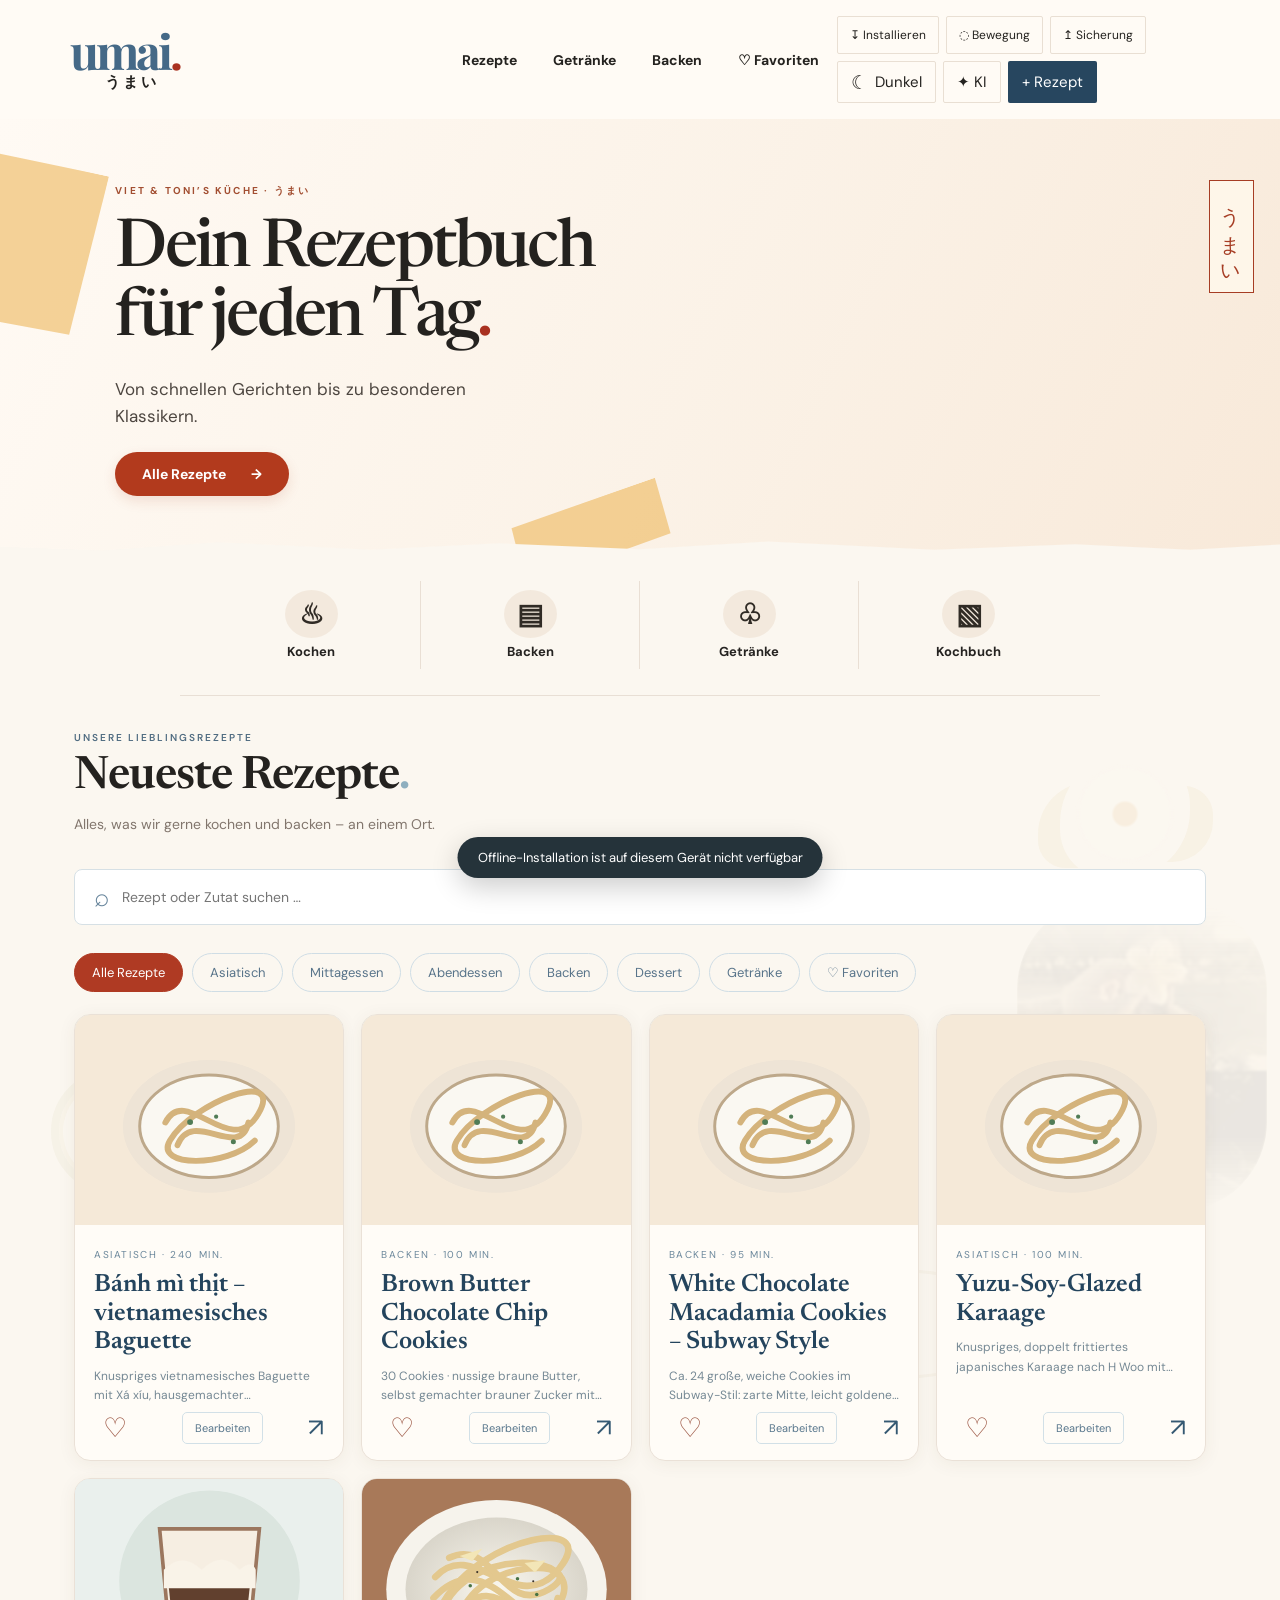
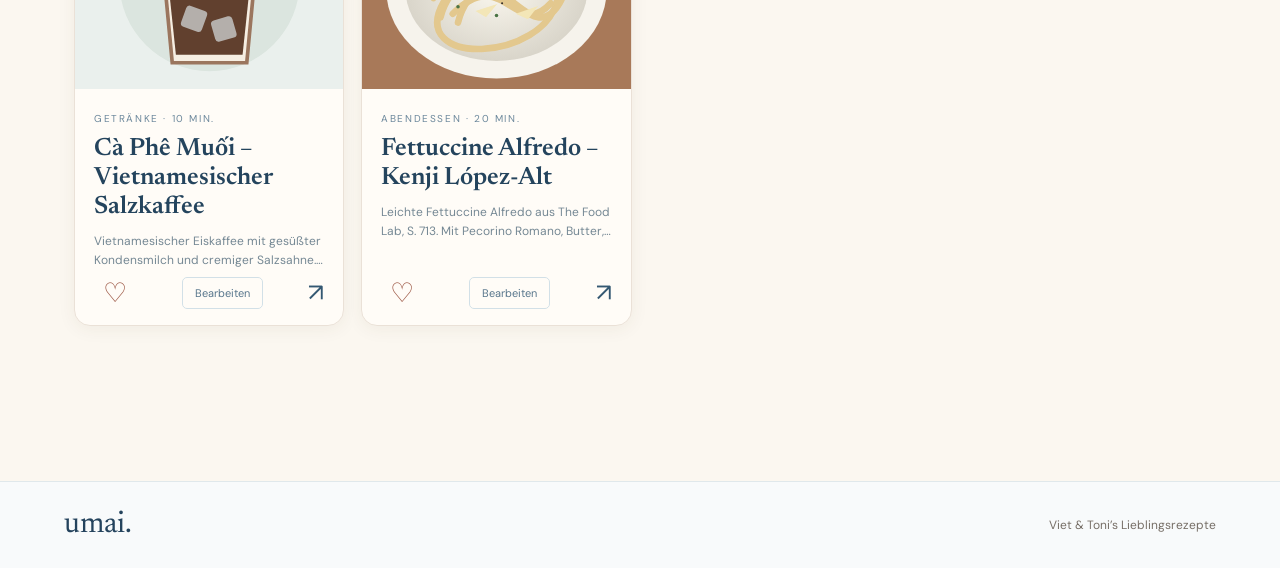
==== index.html @ c225475a "Preserve recipe variants, servings, and step photos when editing; use offline-safe image fallback" ====
<!doctype html><html lang="de"><head><meta charset="utf-8"><meta name="viewport" content="width=device-width,initial-scale=1"><meta name="theme-color" content="#f7f9f9" id="browserThemeColor"><title>umai. - Viet &amp; Toni's Rezepte</title><link rel="icon" type="image/svg+xml" href="assets/umai-icon.svg?v=2"><link rel="apple-touch-icon" sizes="192x192" href="assets/icon-192.png"><link rel="preconnect" href="https://fonts.googleapis.com"><link href="https://fonts.googleapis.com/css2?family=DM+Sans:wght@400;500;600;700&family=Newsreader:opsz,wght@6..72,400;6..72,500&family=Playfair+Display:ital,wght@0,400;0,500;1,400&display=swap" rel="stylesheet"><style>:root{--bg:#f7f3ed;--ink:#34251d;--muted:#89776b;--accent:#93664a;--line:#e6dcd0}*{box-sizing:border-box}body{margin:0;background:var(--bg);color:var(--ink);font:15px 'DM Sans',sans-serif}button,input,textarea,select{font:inherit}button{cursor:pointer}header{display:flex;justify-content:space-between;align-items:center;padding:23px max(5vw,20px);border-bottom:1px solid var(--line);background:#fffcf8}.logo{font:italic 40px 'Playfair Display',serif;letter-spacing:-2px}.logo span{color:var(--accent)}.logo{color:inherit;text-decoration:none;cursor:pointer}.logo:hover{opacity:.78}nav{color:var(--muted);font-size:13px}.primary{background:var(--ink);color:white;border:0;padding:13px 19px;border-radius:30px}.ghost{background:transparent;border:1px solid var(--line);padding:11px 17px;border-radius:30px;color:var(--ink)}main{max-width:1220px;margin:auto;padding:55px 22px 100px}.eyebrow{letter-spacing:3px;text-transform:uppercase;color:var(--accent);font-size:11px;font-weight:700}h1,h2,h3{font-family:'Playfair Display',serif;font-weight:400}h1{font-size:clamp(44px,6vw,77px);line-height:1.12;margin:12px 0 20px;letter-spacing:-2px}.lead{color:var(--muted);line-height:1.8;max-width:580px}.hero{display:grid;grid-template-columns:1fr 1fr;gap:35px;align-items:center;margin-bottom:65px}.hero img{width:100%;height:380px;object-fit:cover;border-radius:180px 180px 12px 12px}.bar{display:flex;flex-wrap:wrap;align-items:center;gap:10px;margin:20px 0 30px}.bar input{background:#fffcf8;border:1px solid var(--line);border-radius:30px;padding:13px 18px;min-width:240px;flex:1;outline-color:var(--accent)}.chip{border:1px solid var(--line);border-radius:25px;padding:10px 15px;background:transparent;color:var(--muted)}.chip.active{background:var(--ink);color:white}#grid{display:grid;grid-template-columns:repeat(3,minmax(0,1fr));gap:26px}.recipe{background:#fffcf8;border:1px solid var(--line);border-radius:9px;overflow:hidden;transition:transform .2s}.recipe:hover{transform:translateY(-4px)}.recipe img{width:100%;height:230px;object-fit:cover;background:#eaded0}.recipe .content{padding:22px}.recipe h3{font-size:27px;margin:10px 0}.meta{font-size:12px;color:var(--accent);letter-spacing:1px;text-transform:uppercase}.recipe p{color:var(--muted);line-height:1.6;font-size:13px}.actions{display:flex;gap:8px;flex-wrap:wrap;margin-top:20px}dialog{border:0;border-radius:14px;background:#fffcf8;color:var(--ink);padding:30px;width:min(640px,calc(100% - 24px));max-height:90vh;overflow:auto;box-shadow:0 30px 90px #2b1e1840}dialog::backdrop{background:#211913a8}dialog h2{font-size:38px;margin:0 0 18px}label{display:block;font-size:12px;font-weight:700;color:var(--muted);margin:15px 0 6px}dialog input,dialog textarea,dialog select{width:100%;padding:12px;border:1px solid var(--line);border-radius:7px;background:white;color:var(--ink)}dialog textarea{min-height:110px;resize:vertical}.close{float:right;border:0;background:transparent;font-size:25px;color:var(--muted)}.detail-img{width:100%;height:250px;object-fit:cover;border-radius:8px}.detail-list{line-height:1.9;padding-left:22px}footer{text-align:center;border-top:1px solid var(--line);padding:30px;color:var(--muted);font-size:12px}@media(max-width:850px){.hero{grid-template-columns:1fr}.hero img{height:290px}#grid{grid-template-columns:repeat(2,minmax(0,1fr))}nav{display:none}}@media(max-width:550px){header{padding:15px 20px}.logo{font-size:34px}main{padding:35px 18px 70px}#grid{grid-template-columns:1fr}.hero img{height:250px}.recipe img{height:240px}h1{font-size:48px}}
/* UMAI detail experience */
:root{--ease:cubic-bezier(.22,1,.36,1)}
html{scroll-behavior:smooth}body{background:#f8f5ef}
button{transition:transform .25s var(--ease),background .25s,color .25s,box-shadow .25s}
button:active{transform:scale(.97)}button:focus-visible,summary:focus-visible{outline:3px solid #ad8064;outline-offset:3px}
.primary:hover{background:#674938;box-shadow:0 8px 24px #34251d22;transform:translateY(-2px)}
.ghost:hover,.chip:hover{background:#eee6dc;transform:translateY(-2px)}
.recipe{border-radius:16px;box-shadow:0 8px 28px #4a30210a;transition:transform .4s var(--ease),box-shadow .4s var(--ease)}
.recipe:hover{transform:translateY(-7px);box-shadow:0 20px 40px #4a302119}
.recipe img{transition:transform .7s var(--ease)}.recipe:hover img{transform:scale(1.035)}
#detail{padding:0;width:min(920px,calc(100% - 22px));max-height:min(94dvh,980px);border-radius:22px;overscroll-behavior:contain;box-shadow:0 40px 120px #21191360}
#detail[open]{animation:detailIn .4s var(--ease)}#detail::backdrop{backdrop-filter:blur(8px);background:#21191388}
@keyframes detailIn{from{opacity:0;transform:translateY(24px) scale(.985)}to{opacity:1;transform:none}}
.detail-shell{position:relative}.detail-hero{height:270px;position:relative;overflow:hidden;background:#e4d9cd}
.detail-hero img{width:100%;height:100%;object-fit:cover}.detail-hero:after{content:"";position:absolute;inset:30% 0 0;background:linear-gradient(transparent,#25170e8c)}
.detail-close{position:absolute;right:20px;top:20px;z-index:2;border:0;background:#fffcf8e8;border-radius:50%;height:43px;width:43px;font-size:24px;display:grid;place-items:center}
.detail-heading{padding:30px 42px 22px}.detail-heading h2{font-size:clamp(37px,5vw,58px);line-height:1.1;margin:10px 0 14px;letter-spacing:-1.5px}.detail-heading .lead{max-width:750px}
.detail-tabs{display:flex;gap:8px;position:sticky;top:0;z-index:3;background:#fffcf8ee;backdrop-filter:blur(12px);padding:12px 42px;border-top:1px solid var(--line);border-bottom:1px solid var(--line)}
.detail-tab{flex:1;border:0;background:transparent;border-radius:10px;padding:13px 8px;color:var(--muted);font-weight:600}.detail-tab[aria-selected=true]{background:var(--ink);color:white}
.detail-body{padding:28px 42px 42px;min-height:300px}.detail-pane[hidden]{display:none!important}.section-intro{color:var(--muted);font-size:13px;margin:0 0 20px}
.group{border:1px solid var(--line);border-radius:14px;background:#fff;margin-bottom:12px;overflow:hidden;transition:border-color .25s,box-shadow .25s}.group[open]{border-color:#d5c1ae;box-shadow:0 8px 25px #422d1810}
.group summary{list-style:none;display:flex;align-items:center;gap:14px;padding:18px 20px;cursor:pointer;user-select:none}.group summary::-webkit-details-marker{display:none}
.group-icon{width:36px;height:36px;display:grid;place-items:center;background:#f3ece3;border-radius:11px;color:#89664d;font-size:17px}
.group-title{font-weight:700;flex:1}.group-count{font-size:12px;color:var(--muted)}.group-chevron{font-size:22px;transition:transform .25s var(--ease);color:var(--accent)}.group[open] .group-chevron{transform:rotate(180deg)}
.group-items{padding:0 20px 14px 70px}.ingredient{display:flex;align-items:start;gap:12px;padding:10px 0;border-top:1px solid #f0e9e1;cursor:pointer;line-height:1.55}
.ingredient input{accent-color:#84654e;width:17px;height:17px;margin-top:3px;flex-shrink:0}.ingredient span{transition:opacity .2s}.ingredient:has(input:checked) span{text-decoration:line-through;opacity:.45}
.step-progress{display:flex;align-items:center;justify-content:space-between;gap:12px;margin-bottom:22px}.progress-track{height:5px;background:#eee5dc;border-radius:5px;overflow:hidden;flex:1}.progress-fill{height:100%;background:#9a7458;transition:width .35s var(--ease)}
.step-card{border:1px solid var(--line);border-radius:16px;background:white;padding:26px;min-height:220px;touch-action:pan-y;transition:transform .2s}
.step-kicker{font-size:12px;letter-spacing:2px;text-transform:uppercase;color:var(--accent);font-weight:700}.step-text{font-family:'Playfair Display',serif;font-size:clamp(23px,3.5vw,31px);line-height:1.5;margin:18px 0}
.step-controls{display:flex;justify-content:space-between;gap:12px;margin-top:18px}.step-controls button{min-width:120px}.detail-footer{display:flex;gap:10px;flex-wrap:wrap;margin-top:24px}
@media(max-width:600px){#detail{max-height:96dvh;border-radius:20px 20px 0 0;margin:auto auto 0}.detail-hero{height:200px}.detail-heading{padding:23px 22px 18px}.detail-tabs{padding:10px 16px}.detail-body{padding:22px 18px 32px}.group summary{padding:15px 13px;gap:10px}.group-items{padding:0 15px 12px 56px}.step-card{padding:21px}.detail-footer .ghost{flex:1}}
@media(prefers-reduced-motion:reduce){*,*:before,*:after{animation-duration:.01ms!important;transition-duration:.01ms!important;scroll-behavior:auto!important}}
#aiDialog{width:min(670px,calc(100% - 24px));border-radius:20px;padding:34px}#aiDialog textarea{min-height:180px}#aiDialog .lead{margin-bottom:20px}#aiStatus{font-size:13px;color:var(--accent);line-height:1.5}#aiGenerate:disabled{opacity:.55;cursor:wait}@media(max-width:550px){header>div:last-child{gap:5px!important}header .ghost,header .primary{padding:10px 12px;font-size:12px}#aiDialog{padding:23px}}.discover{margin:0 0 75px}.discover h2{font-size:clamp(36px,4.5vw,55px);letter-spacing:-1.5px;margin:10px 0}.discover>.lead{margin-bottom:26px}.category-showcase{display:grid;grid-template-columns:1fr 1fr;gap:22px}.category-slide{border:0;padding:0;position:relative;overflow:hidden;border-radius:18px;height:360px;text-align:left;color:#fff;isolation:isolate;background:#6b4c39;box-shadow:0 12px 35px #3b26141a;transition:transform .4s var(--ease),box-shadow .4s var(--ease)}.category-slide img{position:absolute;inset:0;width:100%;height:100%;object-fit:cover;transition:transform .8s var(--ease),filter .5s}.category-slide:hover img,.category-slide:focus-visible img{transform:scale(1.08);filter:saturate(1.12)}.category-slide:hover{transform:translateY(-5px);box-shadow:0 24px 45px #3b26142c}.slide-shade{position:absolute;inset:0;background:linear-gradient(180deg,#22160d05 20%,#22160dd9 100%)}.slide-content{position:absolute;bottom:0;left:0;right:0;padding:32px;display:flex;flex-direction:column;gap:10px}.slide-eyebrow{font-size:11px;letter-spacing:2.5px;text-transform:uppercase;color:#f1d7c2}.slide-content strong{font-family:'Playfair Display',serif;font-weight:400;font-size:clamp(45px,5vw,70px);line-height:1}.slide-sub{font-size:13px;display:flex;justify-content:space-between;gap:10px;align-items:center}.slide-sub span{font-size:24px;transition:transform .3s}.category-slide:hover .slide-sub span{transform:translate(4px,-4px)}.collection-top{display:flex;align-items:center;justify-content:space-between;gap:15px}.kitchen-indicator{font-size:12px;color:var(--accent);font-weight:700}.kitchen-clear{border:1px solid var(--line);border-radius:24px;padding:9px 14px;background:#fff;color:var(--ink)}@media(max-width:650px){.category-showcase{grid-template-columns:1fr;gap:15px}.category-slide{height:270px}.slide-content{padding:25px}.discover{margin-bottom:55px}}.servings-bar{display:flex;align-items:center;justify-content:space-between;gap:12px;padding:15px 24px;border-top:1px solid var(--line);border-bottom:1px solid var(--line);background:#faf6f0;font-size:13px;color:var(--muted)}.servings-actions{display:flex;align-items:center;gap:15px;color:var(--ink)}.servings-actions button{height:35px;width:35px;border-radius:50%;border:1px solid var(--line);background:white;color:var(--ink);font-size:22px}.servings-actions strong{min-width:24px;text-align:center;font-size:17px}/* Sunday Journal editorial redesign */
:root{--bg:#f4ede3;--ink:#30231d;--muted:#79685d;--accent:#94563e;--line:#dacbbd}
body{background:#f4ede3;color:var(--ink)}
header{background:#f6f0e9;border-bottom:1px solid #d7c6b6;padding:14px 4vw;gap:18px}
.logo{font-size:43px;letter-spacing:-2px}
.journal-nav{display:flex;gap:30px;font-size:12px;color:var(--ink)}
.journal-nav a{color:inherit;text-decoration:none;padding:10px 0;border-bottom:1px solid transparent}
.journal-nav a:hover{border-color:var(--accent)}
main{max-width:1440px;padding:0 3.5vw 70px}
h1,h2,h3{font-family:'Playfair Display',Georgia,serif}
.hero{min-height:530px;margin:0 -3.5vw 40px;padding:65px 5vw;gap:35px;background:#f1e7db;grid-template-columns:46% 54%;overflow:hidden}
.hero h1{font-size:clamp(55px,6.6vw,96px);line-height:1.04;letter-spacing:-3px;margin:22px 0 25px}
.hero .lead{max-width:380px;font-size:15px;color:#58483e}
.hero img{height:460px;border-radius:0;object-fit:cover;box-shadow:18px 18px 0 #e3d4c3}
.hero .ghost{background:#94563e;color:#fff;border:0;border-radius:25px;padding:15px 25px;margin-top:14px}
.eyebrow{font-size:10px;letter-spacing:2.7px;color:#76513f}
.discover{margin:0 0 72px}
.discover h2{font-size:clamp(42px,4.8vw,65px);letter-spacing:-2px}
.category-showcase{gap:18px}
.category-slide{height:305px;border-radius:3px;box-shadow:0 4px 20px #30231d12}
.category-slide:hover{transform:translateY(-3px)}
.category-slide .slide-content{padding:33px}
.category-slide strong{font-size:clamp(50px,5.3vw,74px)}
#collection{padding-bottom:65px}
#collection .collection-top h2{font-size:clamp(40px,4.5vw,65px)!important}
#grid{grid-template-columns:repeat(4,minmax(0,1fr));gap:16px}
.recipe{border-radius:3px;background:#fbf7f0;box-shadow:0 3px 14px #30231d0c}
.recipe:hover{transform:translateY(-3px)}
.recipe img{height:205px}
.recipe .content{padding:16px}
.recipe h3{font-size:24px;line-height:1.17}
.recipe .meta{font-size:10px}
.recipe p{font-size:12px}
.chip,.bar input{border-radius:3px}
#detail{border-radius:5px;background:#faf5ed}
.group,.step-card{border-radius:5px}
@media(max-width:1000px){#grid{grid-template-columns:repeat(3,minmax(0,1fr))}}
@media(max-width:750px){header{flex-wrap:wrap}.journal-nav{order:3;width:100%;justify-content:center}.hero{grid-template-columns:1fr;padding:45px 6vw;min-height:0}.hero h1{font-size:clamp(52px,10vw,75px)}.hero img{height:300px;box-shadow:10px 10px 0 #e3d4c3}.category-showcase{grid-template-columns:1fr}.category-slide{height:270px}#grid{grid-template-columns:repeat(2,minmax(0,1fr))}}
@media(max-width:460px){#grid{grid-template-columns:1fr}.recipe img{height:245px}.journal-nav{font-size:11px;gap:18px}.hero{padding:36px 7vw}.hero img{height:260px}.hero h1{letter-spacing:-2px}}
.journal-hand{font:italic 24px 'Playfair Display',serif;color:#7b5b48;transform:rotate(-4deg);margin-top:30px}.journal-ending{display:grid;grid-template-columns:1fr 1fr;background:#efe3d4;min-height:300px;margin:0 -3.5vw -70px}.journal-ending-photo{background:url('https://commons.wikimedia.org/wiki/Special:FilePath/Free-photo-of-a-bowl-of-ramen-with-eggs-and-meat.jpg?width=1400') center/cover}.journal-ending-copy{padding:65px 7vw;display:flex;flex-direction:column;justify-content:center}.journal-ending-copy p{font:400 clamp(24px,3vw,39px)/1.35 'Playfair Display',serif}.journal-ending-copy span{font:italic 25px 'Playfair Display',serif;text-align:right}@media(max-width:750px){.journal-ending{grid-template-columns:1fr}.journal-ending-photo{height:220px}.journal-ending-copy{padding:35px 25px}}/* UMAI — quiet Japanese editorial, blue & white */
:root{--bg:#f7f9f9;--ink:#233e56;--muted:#71818d;--accent:#284d6a;--line:#dce4e7}
body{background:#f7f9f9;color:var(--ink);font-family:'DM Sans',sans-serif}
header{position:relative;z-index:5;background:#f9fbfb;border-bottom:1px solid #e3e9eb;padding:12px clamp(20px,4vw,70px);gap:22px}
.logo{font:400 41px 'Newsreader',Georgia,serif;letter-spacing:-1px}.logo span{color:#456987}
.journal-nav{display:flex;gap:24px;color:#29445a;font-size:12px}.journal-nav a{color:inherit;text-decoration:none;padding:10px 0;border-bottom:1px solid transparent}.journal-nav a:hover{border-color:#284d6a}
header .primary{background:#27465f;border-radius:2px;padding:11px 14px}header .ghost{border-radius:2px;padding:10px 13px}
main{max-width:1600px;margin:auto;padding:0 0 0}
h1,h2,h3{font-family:'Newsreader',Georgia,serif;font-weight:400}
.issue-label{font-size:10px;letter-spacing:2px;font-weight:600;color:#506c81}.tiny-rule{display:inline-block;width:45px;border-top:1px solid #a6b6c1;vertical-align:middle;margin-left:12px}
.editorial-hero{display:grid;grid-template-columns:43% 57%;min-height:580px;background:#f3f6f7}
.hero-writing{padding:clamp(55px,7vw,115px) 5vw 38px clamp(35px,5vw,85px);display:flex;flex-direction:column;align-items:flex-start;position:relative}
.hero-writing h1{font-size:clamp(61px,6.8vw,112px);line-height:.98;letter-spacing:-3px;margin:34px 0 25px;color:#24435d}.hero-writing h1 em{font-style:normal}
.hero-writing>p{max-width:350px;color:#536979;font-size:14px;line-height:1.85;margin:0 0 24px}
.editorial-link{border:1px solid #9bb0bf;background:transparent;color:#27465f;border-radius:0;padding:13px 20px;font-size:12px;display:flex;gap:32px;align-items:center}.editorial-link:hover{background:#27465f;color:white}
.issue-index{margin-top:auto;padding-top:45px;font-size:10px;letter-spacing:2px}.issue-index span{display:inline-block;width:34px;border-top:1px solid #bdcbd3;vertical-align:middle;margin:0 10px}
.hero-art{position:relative;overflow:hidden;min-height:580px}.hero-art img{width:100%;height:100%;object-fit:cover;display:block}.hero-art:before{content:'';position:absolute;inset:0 auto 0 0;width:17%;background:linear-gradient(90deg,#f3f6f7,transparent);z-index:1}
.vertical-type{writing-mode:vertical-rl;font-family:serif;font-size:26px;letter-spacing:8px;color:#27465f}
.hero-art>.vertical-type{position:absolute;top:42px;right:28px;z-index:2;background:#f9fbfbe6;padding:14px 7px}
.hero-stamp{position:absolute;bottom:23px;right:24px;color:#27465f;background:#f8faf9d9;font-size:9px;letter-spacing:2px;line-height:2;padding:12px}
.editorial-chapters{display:grid;grid-template-columns:1fr 1fr;gap:0;background:#eef3f5}
.chapter{min-height:420px;position:relative;display:flex;align-items:center;padding:32px 45px;overflow:hidden}
.chapter-cook{background:#e8f0f3}.chapter-bake{background:#f1f5f6}
.chapter-image{position:absolute;right:12%;top:10%;width:63%;height:80%;overflow:hidden}.chapter-image img{width:100%;height:100%;object-fit:cover;transition:transform .7s}.chapter:hover .chapter-image img{transform:scale(1.035)}
.chapter-paper{position:relative;z-index:1;background:#fafbf9f2;padding:30px 27px;width:45%;min-width:220px;box-shadow:0 10px 25px #24435d0b}
.chapter-paper h2{font-size:clamp(36px,3.4vw,57px);line-height:1.05;margin:22px 0 18px}.chapter-paper p{font-size:12px;line-height:1.8;color:#60717e}
.text-arrow{background:none;border:0;color:#294c68;font-size:12px;padding:12px 0;margin-top:13px;border-bottom:1px solid #b5c6cf}.text-arrow:hover{transform:translateX(4px)}
.chapter-kanji{writing-mode:vertical-rl;position:absolute;right:25px;top:35px;color:#294a64;font:30px serif;letter-spacing:8px}
.editorial-note{display:grid;grid-template-columns:35% 30% 35%;align-items:center;padding:35px 5vw 55px;gap:25px;background:#fafbf9}
.editorial-note img{width:100%;height:280px;object-fit:cover}.editorial-note img:last-child{height:220px;width:75%;justify-self:end}
.editorial-note>div{display:flex;gap:22px;align-items:center;justify-content:center}.editorial-note .vertical-type{font-size:20px;letter-spacing:4px;flex-shrink:0}
.editorial-note p{font-size:12px;line-height:1.85;color:#677986;max-width:190px}.hand-sign{font:italic 24px 'Newsreader',serif;color:#355674}
.editorial-note .hand-sign{display:none}
.editorial-collection{padding:58px clamp(25px,5vw,85px) 75px;background:#f9fbfb}
.editorial-collection .collection-top h2{font:400 clamp(47px,5vw,75px) 'Newsreader',serif!important;margin:14px 0 10px!important;letter-spacing:-1.8px;color:#254660}
.bar{margin:20px 0 25px}.bar input{background:#fff;border:1px solid #d8e2e7;border-radius:2px}.chip{border-radius:2px;color:#4f697b}.chip.active{background:#2c4e69;color:#fff}
#grid{grid-template-columns:repeat(4,minmax(0,1fr));gap:17px}
.recipe{border:1px solid #e0e7e9;background:#fff;border-radius:1px;box-shadow:none;transition:transform .3s,box-shadow .3s}
.recipe:hover{transform:translateY(-3px);box-shadow:0 12px 28px #24435d12}.recipe img{height:210px;object-fit:cover}.recipe .content{padding:15px}.recipe h3{font:400 25px/1.12 'Newsreader',serif;margin:9px 0}.recipe .meta{font-size:10px;letter-spacing:1.3px;color:#54718a}.recipe p{font-size:12px;line-height:1.55;color:#6b7d89}.recipe .actions button{border-radius:2px;padding:9px 11px;font-size:11px}.recipe .primary{background:#284c69}
.editorial-quote{display:grid;grid-template-columns:50% 50%;min-height:350px;background:#edf2f3}.quote-photo{background:url('https://unsplash.com/photos/L39Q2rM9kdo/download?force=true&w=1200') center/cover}.quote-copy{padding:60px clamp(35px,6vw,100px)}.quote-copy h2{font-size:clamp(35px,4vw,57px);line-height:1.1;margin:22px 0}.quote-copy p{font-size:13px;line-height:1.9;max-width:420px;color:#667a88}
footer{background:#f8fafb;border-top:1px solid #e0e8eb;display:flex;justify-content:space-between;gap:20px;align-items:center;text-align:left;padding:28px 5vw}footer strong{font:30px 'Newsreader',serif;color:#24435d}
#detail{background:#fafcfb;border-radius:4px}.detail-heading h2,.step-text{font-family:'Newsreader',serif}.group,.step-card{border-radius:4px}.servings-bar{background:#eff4f6}.detail-tab[aria-selected=true]{background:#284c69}
@media(max-width:1100px){#grid{grid-template-columns:repeat(3,minmax(0,1fr))}.chapter{padding:25px}.chapter-paper{min-width:195px}.editorial-note{grid-template-columns:1fr 1fr}.editorial-note img:last-child{display:none}}
@media(max-width:760px){header{flex-wrap:wrap}.journal-nav{order:3;width:100%;justify-content:center}.editorial-hero{grid-template-columns:1fr}.hero-writing{padding:55px 7vw 30px}.hero-writing h1{font-size:clamp(59px,11vw,88px)}.hero-art{min-height:350px;height:350px}.editorial-chapters{grid-template-columns:1fr}.chapter{min-height:340px}.chapter-paper{width:48%}.editorial-note{padding:25px;gap:15px}.editorial-note img{height:230px}.editorial-collection{padding:50px 22px}#grid{grid-template-columns:repeat(2,minmax(0,1fr))}.editorial-quote{grid-template-columns:1fr}.quote-photo{height:250px}.quote-copy{padding:40px 28px}}
@media(max-width:470px){.journal-nav{gap:12px;font-size:11px}.hero-writing h1{font-size:60px}.chapter{padding:18px;min-height:310px}.chapter-paper{min-width:180px;padding:22px 18px}.chapter-paper h2{font-size:39px}.chapter-kanji{right:8px}.editorial-note{grid-template-columns:1fr}.editorial-note>img{display:none}.editorial-note>div{min-height:130px}#grid{grid-template-columns:1fr}.recipe img{height:245px}footer{flex-direction:column;text-align:center}}

.chapter[role="button"]{cursor:pointer;isolation:isolate;transition:background-color .28s,box-shadow .28s,transform .28s}
.chapter[role="button"]:hover{box-shadow:inset 0 0 0 2px #7c9aaa;z-index:2}
.chapter[role="button"]:active{transform:scale(.992)}
.chapter[role="button"]:focus-visible{outline:3px solid #456d8a;outline-offset:-4px}
.chapter[role="button"] .chapter-image{pointer-events:none}
.chapter[role="button"]:hover .chapter-image img{transform:scale(1.075);filter:saturate(1.04)}
.chapter[role="button"] .chapter-paper{pointer-events:none;transition:transform .3s,box-shadow .3s}
.chapter[role="button"]:hover .chapter-paper{transform:translateY(-4px);box-shadow:0 18px 36px #24435d22}
.chapter[role="button"] .chapter-paper button{pointer-events:auto;cursor:pointer}
@media(prefers-reduced-motion:reduce){.chapter[role="button"],.chapter[role="button"] .chapter-image img,.chapter[role="button"] .chapter-paper{transition:none!important}}
.image-credits{padding:8px 5vw 22px;background:#f8fafb;color:#71818d;font-size:10px}.image-credits a{color:inherit}.chapter-image img{display:block;background:#dce8ed}.chapter-bake .chapter-image img{object-position:center 45%}
/* Magazine-style chapter layout: edge-to-edge photography, translucent paper panels */
.editorial-chapters{gap:12px;padding:12px;background:#f8fafb}
.chapter{min-height:480px;padding:28px;border-radius:4px;overflow:hidden;align-items:center}
.chapter-cook,.chapter-bake{background:#dfe9ec}
.chapter-image{inset:0!important;width:100%!important;height:100%!important;right:auto!important;top:auto!important}
.chapter-image:after{content:"";position:absolute;inset:0;background:linear-gradient(90deg,rgba(242,247,249,.52),transparent 72%)}
.chapter-image img{width:100%;height:100%;object-fit:cover;object-position:center}
.chapter-paper{width:45%;min-width:250px;max-width:345px;min-height:335px;padding:32px 25px;background:rgba(255,255,255,.91);backdrop-filter:blur(7px);box-shadow:none;display:flex;flex-direction:column;justify-content:center}
.chapter-paper h2{font-size:clamp(44px,4vw,69px);line-height:1.02;letter-spacing:-1.4px}
.chapter-paper p{font-size:12px;line-height:1.8}
.chapter-paper .text-arrow{align-self:flex-start;margin-top:auto}
.chapter-kanji{color:#f7fafb;right:22px;top:40px;text-shadow:0 1px 9px #223f56a8;z-index:2}
.chapter[role="button"]:hover .chapter-paper{background:rgba(255,255,255,.97)}
@media(max-width:900px){.chapter{min-height:410px;padding:18px}.chapter-paper{min-width:190px;min-height:300px;padding:23px 19px}.chapter-paper h2{font-size:42px}}
@media(max-width:760px){.editorial-chapters{gap:10px;padding:10px}.chapter{min-height:390px}.chapter-paper{width:54%;min-width:205px}.chapter-paper h2{font-size:46px}}
@media(max-width:420px){.chapter{min-height:350px}.chapter-paper{min-width:185px;min-height:290px}.chapter-paper h2{font-size:40px}}

/* UMAI brand and interactive dual-theme system */
.logo{display:inline-flex;align-items:center;min-width:130px;transition:transform .25s ease,opacity .25s ease}
.logo img{width:150px;height:58px;object-fit:contain;object-position:left center;transition:transform .3s ease}
.logo:hover img{transform:translateY(-2px)}
.header-actions{align-items:center}
.theme-toggle{display:inline-flex;gap:7px;align-items:center;justify-content:center;min-height:40px;white-space:nowrap}
.theme-toggle #themeIcon{font-size:19px;line-height:1}
button,.recipe,.chip,.chapter,.editorial-link,.journal-nav a,.chapter-paper,.chapter-image img{transition-duration:.24s}
button:active{transform:scale(.97)}
button:focus-visible,a:focus-visible,input:focus-visible{outline:2px solid #789ab2;outline-offset:3px}
.recipe:hover{transform:translateY(-5px);box-shadow:0 18px 34px #15354d19}
.recipe img{transition:transform .5s ease,filter .3s ease}
.recipe{overflow:hidden}
.recipe:hover img{filter:saturate(1.08)}
.chip:hover:not(.active),.ghost:hover{background:#e7eef1;border-color:#9eb3c1}
.editorial-link:hover,.text-arrow:hover{letter-spacing:.3px}
html{scroll-behavior:smooth}
html[data-theme="dark"]{color-scheme:dark;--bg:#101d29;--ink:#edf3f6;--muted:#b0c0ca;--accent:#acc8dc;--line:#30475a}
html[data-theme="dark"] body{background:#101d29;color:#edf3f6}
html[data-theme="dark"] header,html[data-theme="dark"] footer,html[data-theme="dark"] .image-credits{background:#132433;border-color:#30475a;color:#dce8ee}
html[data-theme="dark"] .logo img{filter:brightness(0) invert(.9)}
html[data-theme="dark"] .journal-nav,html[data-theme="dark"] .journal-nav a{color:#d8e7f0}
html[data-theme="dark"] .ghost,html[data-theme="dark"] .chip,html[data-theme="dark"] .editorial-link{background:#192e40;border:1px solid #405b6e;color:#e5f0f6}
html[data-theme="dark"] .ghost:hover,html[data-theme="dark"] .chip:hover{background:#29445a}
html[data-theme="dark"] .primary,html[data-theme="dark"] .chip.active{background:#85abc5;color:#0e2333}
html[data-theme="dark"] .editorial-hero,html[data-theme="dark"] .editorial-chapters,html[data-theme="dark"] .chapter-cook,html[data-theme="dark"] .chapter-bake,html[data-theme="dark"] .editorial-quote{background:#192d3d}
html[data-theme="dark"] .hero-writing h1,html[data-theme="dark"] .editorial-collection h2,html[data-theme="dark"] .quote-copy h2{color:#e8f2f6}
html[data-theme="dark"] .hero-writing p,html[data-theme="dark"] .quote-copy p,html[data-theme="dark"] .editorial-note p{color:#bdcbd4}
html[data-theme="dark"] .issue-label{color:#a7c5d8}
html[data-theme="dark"] .hero-art:before{background:linear-gradient(90deg,#192d3d,transparent)}
html[data-theme="dark"] .hero-art>.vertical-type,html[data-theme="dark"] .hero-stamp{background:#172a39d9;color:#edf3f6}
html[data-theme="dark"] .chapter-paper{background:#192d3de8;color:#edf3f6}
html[data-theme="dark"] .chapter-paper p{color:#c1cdd4}
html[data-theme="dark"] .chapter[role="button"]:hover .chapter-paper{background:#233c50f2}
html[data-theme="dark"] .chapter-kanji{color:#f4f6f8}
html[data-theme="dark"] .text-arrow{color:#b8d6e9;border-color:#607e92}
html[data-theme="dark"] .editorial-note,html[data-theme="dark"] .editorial-collection{background:#122231}
html[data-theme="dark"] .recipe,html[data-theme="dark"] .recipe .content{background:#1b3040;color:#f1f5f7;border-color:#344b5b}
html[data-theme="dark"] .recipe h3{color:#f0f5f7}
html[data-theme="dark"] .recipe p,html[data-theme="dark"] .recipe .meta{color:#b7c8d3}
html[data-theme="dark"] .bar input,html[data-theme="dark"] input,html[data-theme="dark"] textarea,html[data-theme="dark"] select{background:#1c3142!important;color:#eef5f9!important;border-color:#405b6e!important}
html[data-theme="dark"] input::placeholder,html[data-theme="dark"] textarea::placeholder{color:#9aafbd}
html[data-theme="dark"] dialog,html[data-theme="dark"] .modal,html[data-theme="dark"] .detail-card,html[data-theme="dark"] .group,html[data-theme="dark"] .step-card,html[data-theme="dark"] .servings-bar{background:#1a2e3e!important;color:#ecf4f8!important;border-color:#3a5366!important}
html[data-theme="dark"] dialog p,html[data-theme="dark"] dialog label,html[data-theme="dark"] dialog h2,html[data-theme="dark"] dialog h3{color:#e1edf4}
html[data-theme="dark"] .hand-sign{color:#b9d5e7}
@media(max-width:650px){.logo img{width:120px;height:48px}.theme-toggle #themeLabel{display:none}.theme-toggle{width:42px;padding:8px!important}}
@media(prefers-reduced-motion:reduce){html{scroll-behavior:auto}*,*:before,*:after{transition:none!important;animation:none!important}}

/* UMAI simple text-first recipe library */
body{background:#f8fafb}
header{position:sticky;top:0;z-index:20;background:#f8fafbf2;backdrop-filter:blur(16px);padding:10px clamp(18px,4vw,65px)}
.journal-nav{margin-left:auto}.journal-nav a{font-size:13px}
.simple-home{max-width:1080px;margin:0 auto;padding:0 22px 110px}
.simple-collection{padding:70px 0 0}
.simple-heading{margin-bottom:32px}.simple-heading h1{font:400 clamp(55px,8vw,94px)/1.06 'Newsreader',Georgia,serif;letter-spacing:-3px;margin:16px 0 10px;color:#203d55}.title-period{color:#8eafbf}
.simple-heading p{color:#738591;font-size:14px;margin:0;line-height:1.7}
.simple-search{display:flex;align-items:center;gap:12px;border:1px solid #d6e0e5;background:#fff;border-radius:8px;padding:0 19px;margin-bottom:28px;transition:border-color .2s,box-shadow .2s}
.simple-search:focus-within{border-color:#7196af;box-shadow:0 0 0 3px #7196af1f}
.simple-search span{font-size:26px;color:#66849b}
.simple-search input{background:transparent!important;border:0!important;outline:0!important;width:100%;padding:18px 0;color:#203d55;font-size:14px}
.simple-recipe-list{display:block!important}
.simple-recipe{display:flex;align-items:center;justify-content:space-between;gap:22px;padding:27px 20px;border-bottom:1px solid #dce5e9;cursor:pointer;transition:background .2s,transform .2s,border-color .2s;border-radius:5px}
.simple-recipe:first-child{border-top:1px solid #dce5e9}
.simple-recipe:hover{background:#edf3f6;transform:translateX(3px);border-color:#bed1dc}
.simple-recipe:active{transform:translateX(3px) scale(.995)}
.simple-recipe:focus-visible{outline:2px solid #789ab2;outline-offset:2px}
.simple-recipe-main{min-width:0}.simple-recipe-category{font-size:10px;letter-spacing:1.6px;text-transform:uppercase;color:#6b879b}
.simple-recipe h2{font:400 clamp(24px,3vw,35px)/1.1 'Newsreader',Georgia,serif;margin:8px 0 6px;color:#24445d}
.simple-recipe p{font-size:12px;color:#758894;line-height:1.6;margin:0;max-width:680px;display:-webkit-box;-webkit-line-clamp:2;-webkit-box-orient:vertical;overflow:hidden}
.simple-recipe-actions{display:flex;align-items:center;gap:20px;flex-shrink:0}
.simple-edit{border:1px solid #d2e0e7;background:transparent;color:#58768c;border-radius:5px;padding:8px 12px;font-size:11px}
.simple-edit:hover{background:#dfeaf0}
.simple-arrow{font-size:25px;color:#345872;transition:transform .2s}
.simple-recipe:hover .simple-arrow{transform:translate(3px,-3px)}
.simple-empty{padding:40px 20px;text-align:center}
.simple-empty h2{font:35px 'Newsreader',serif}
.simple-empty p{color:#758894}
footer{max-width:none}
html[data-theme="dark"] body,html[data-theme="dark"] .simple-home{background:#101d29}
html[data-theme="dark"] header{background:#132433f2}
html[data-theme="dark"] .simple-heading h1,html[data-theme="dark"] .simple-recipe h2{color:#ecf3f7}
html[data-theme="dark"] .simple-heading p,html[data-theme="dark"] .simple-recipe p{color:#b2c1ca}
html[data-theme="dark"] .simple-search{background:#1a3041;border-color:#365064}
html[data-theme="dark"] .simple-search input{color:#edf3f6!important;background:transparent!important}
html[data-theme="dark"] .simple-recipe{border-color:#2d4355}
html[data-theme="dark"] .simple-recipe:hover{background:#1b3243}
html[data-theme="dark"] .simple-recipe-category{color:#9fbdd0}
html[data-theme="dark"] .simple-edit{color:#c5dce9;border-color:#426073}
html[data-theme="dark"] .simple-edit:hover{background:#2b475c}
html[data-theme="dark"] .simple-arrow{color:#b1d1e5}
@media(max-width:680px){header{gap:8px}.journal-nav{display:none}.simple-collection{padding-top:45px}.simple-heading h1{font-size:61px}.simple-recipe{padding:23px 8px}.simple-recipe-actions{gap:9px}.simple-edit{font-size:10px;padding:8px}.simple-recipe p{-webkit-line-clamp:2}.header-actions{gap:5px!important}.header-actions>.ghost:not(.theme-toggle){display:none}}

.simple-recipe{justify-content:flex-start;gap:20px}
.simple-recipe-thumb{width:112px;height:92px;object-fit:cover;border-radius:7px;flex-shrink:0;background:#e1e8eb;transition:transform .25s,filter .25s}
.simple-recipe:hover .simple-recipe-thumb{transform:scale(1.035);filter:saturate(1.07)}
.simple-recipe-main{flex:1}
@media(max-width:680px){.simple-recipe{gap:13px}.simple-recipe-thumb{width:82px;height:82px}.simple-recipe h2{font-size:24px}.simple-recipe-actions{align-self:center}}
@media(max-width:410px){.simple-recipe-thumb{width:68px;height:75px}.simple-recipe{gap:10px}.simple-edit{padding:6px}}
.simple-categories{display:flex;gap:9px;margin:0 0 22px}.simple-category{background:transparent;color:#58748a;border:1px solid #cfdde5;padding:10px 17px;border-radius:30px;font-size:13px;cursor:pointer}.simple-category.active{background:#24445d;color:#fff;border-color:#24445d}.simple-category:hover:not(.active){background:#e9f1f5}.step-photo{display:block;width:100%;max-height:220px;object-fit:cover;border-radius:12px;margin-bottom:18px}.step-photo[hidden]{display:none!important}html[data-theme="dark"] .simple-category{color:#d3e4ee;border-color:#486175}html[data-theme="dark"] .simple-category.active{background:#9abbd0;color:#112434}.variant-panel{padding:20px 25px;border-top:1px solid var(--line);border-bottom:1px solid var(--line)}.variant-heading{font-weight:600;font-size:14px;margin-bottom:13px}.variant-options{display:flex;flex-wrap:wrap;gap:8px}.variant-option{border:1px solid #cad7df;border-radius:25px;background:transparent;color:#4b6c81;padding:9px 14px;font-size:12px}.variant-option.selected{background:#24445d;color:#fff;border-color:#24445d}.variant-description{font-size:12px;color:var(--muted);margin:12px 0 0}html[data-theme="dark"] .variant-option{border-color:#4b667a;color:#e2edf4}html[data-theme="dark"] .variant-option.selected{background:#9abbd0;color:#112434}/* Warm Washi homepage – reference-led, recipe-first */
:root{--bg:#fbf7f0;--ink:#24221f;--muted:#766e66;--accent:#ad351b;--line:#e9e0d5}
body{background:var(--bg);color:var(--ink)}
.washi-header{position:relative;z-index:10;display:grid;grid-template-columns:1fr auto 1fr;align-items:center;gap:18px;padding:16px max(5.5vw,20px);background:#fffbf5;border-bottom:0}
.washi-brand{display:flex;flex-direction:column;align-items:flex-start;gap:0;width:max-content;text-decoration:none!important}
.washi-wordmark{font:700 48px/0.96 'Playfair Display',Georgia,serif;letter-spacing:-3px;color:#171717}
.washi-wordmark span,.washi-period{color:#a93120}
.washi-brand small{font:600 15px/1.3 'DM Sans',sans-serif;letter-spacing:3px;margin-left:35px;color:#24221f}
.washi-nav{display:flex;align-items:center;gap:36px;font-size:14px;font-weight:700;color:#24221f}
.washi-nav a{color:inherit;text-decoration:none;white-space:nowrap}
.washi-nav a:hover{color:#ad351b}
.washi-actions{justify-self:end;align-items:center}
.washi-actions .ghost{border-color:#e9dfd3}
.washi-add{background:#ae351d}
.washi-main{max-width:none!important;margin:0!important;padding:0 0 90px!important}
.washi-hero{position:relative;overflow:hidden;display:grid;grid-template-columns:49% 51%;align-items:center;min-height:420px;background:linear-gradient(115deg,#fffaf4 0%,#fbf2e7 55%,#f8e9d9 100%);isolation:isolate}
.washi-hero:after{content:"";position:absolute;z-index:3;bottom:-2px;left:0;width:100%;height:30px;background:var(--bg);clip-path:polygon(0 45%,8% 58%,17% 30%,29% 55%,39% 34%,50% 54%,60% 28%,73% 55%,84% 37%,93% 55%,100% 38%,100% 100%,0 100%)}
.washi-hero-copy{z-index:4;position:relative;padding:65px 12px 65px max(9vw,32px)}
.washi-kicker{display:block;font-size:10px;font-weight:700;letter-spacing:2.2px;color:#a24e31;margin-bottom:18px}
.washi-hero h1{font:500 clamp(42px,5.2vw,78px)/1.04 'Newsreader','Playfair Display',Georgia,serif;letter-spacing:-2.6px;margin:0 0 22px;max-width:690px}
.washi-hero p{font-size:17px;line-height:1.55;max-width:370px;margin:0 0 23px;color:#4d4640}
.washi-cta{display:inline-flex;gap:25px;align-items:center;padding:13px 27px;border-radius:30px;background:#b23a1d;color:white!important;text-decoration:none;font-weight:700;font-size:14px;box-shadow:0 5px 13px #a33e1c22;transition:transform .2s,box-shadow .2s}
.washi-cta:hover{transform:translateY(-2px);box-shadow:0 8px 20px #a33e1c33}
.washi-hero-photo{height:420px;position:relative;overflow:hidden;clip-path:ellipse(80% 74% at 69% 52%)}
.washi-hero-photo img{width:100%;height:100%;object-fit:cover;object-position:center 54%;filter:saturate(.88) sepia(.08)}
.washi-vertical{position:absolute;right:4%;top:12%;writing-mode:vertical-rl;background:#fff8ecdb;color:#a63d24;border:1px solid #a63d24;padding:12px 8px;font-size:20px;letter-spacing:6px}
.washi-paper{position:absolute;z-index:1;background:#efbc66;opacity:.65;filter:blur(.25px);clip-path:polygon(3% 2%,98% 0,96% 96%,0 100%);transform:rotate(13deg)}
.washi-paper-one{left:-65px;top:38px;width:160px;height:170px}.washi-paper-two{left:40%;bottom:0;width:160px;height:60px;transform:rotate(-19deg)}
.washi-shortcuts{max-width:920px;margin:0 auto;padding:20px 22px 26px;display:grid;grid-template-columns:repeat(4,1fr);border-bottom:1px solid #e8dfd5}
.washi-shortcuts button{border:0;border-right:1px solid #e9dfd4;background:transparent;color:#252321;display:flex;flex-direction:column;align-items:center;gap:5px;font-weight:700;font-size:13px;padding:9px;transition:transform .18s}
.washi-shortcuts button:last-child{border-right:0}.washi-shortcuts button:hover{transform:translateY(-3px)}
.washi-shortcut-icon{display:grid;place-items:center;width:53px;height:48px;background:#f3e9dd;border-radius:50%;font-size:28px;color:#302b25}
.washi-collection{max-width:1180px;margin:0 auto;padding:30px 24px 30px;scroll-margin-top:20px}
.washi-collection .simple-heading h2{font:600 clamp(32px,4vw,46px)/1.15 'Newsreader',Georgia,serif;letter-spacing:-1px;margin:5px 0 9px}
.washi-collection .simple-heading p{margin:0;color:#82766d}
.washi-collection .simple-search{margin-top:24px}
.washi-collection .simple-recipe-list{display:grid!important;grid-template-columns:repeat(3,minmax(0,1fr));gap:24px}
.washi-collection .simple-recipe{display:flex;flex-direction:column;align-items:stretch!important;gap:0!important;padding:0!important;overflow:hidden;background:#fffcf7;border:1px solid #eae1d7;border-radius:16px;box-shadow:0 3px 18px #513e2710;transition:transform .2s,box-shadow .2s}
.washi-collection .simple-recipe:hover{transform:translateY(-4px);box-shadow:0 10px 24px #513e2720}
.washi-collection .simple-recipe-thumb{width:100%!important;height:210px!important;border-radius:0!important;object-fit:cover}
.washi-collection .simple-recipe-main{padding:18px 19px 5px;flex:1}
.washi-collection .simple-recipe h2{font:600 25px/1.15 'Newsreader',Georgia,serif;margin:9px 0}
.washi-collection .simple-recipe-main p{font-size:12px;line-height:1.6}
.washi-collection .simple-recipe-actions{padding:0 19px 15px;align-self:stretch;display:flex;justify-content:space-between;align-items:center}
.washi-collection .simple-category.active{background:#af3a23;border-color:#af3a23;color:white}
html[data-theme=dark] .washi-header,html[data-theme=dark] .washi-hero{background:#192a34}html[data-theme=dark] .washi-wordmark,html[data-theme=dark] .washi-brand small,html[data-theme=dark] .washi-nav,html[data-theme=dark] .washi-hero p,html[data-theme=dark] .washi-shortcuts button{color:#f5e9dc}html[data-theme=dark] .washi-collection .simple-recipe{background:#1d303b;border-color:#3c5260}html[data-theme=dark] .washi-shortcut-icon{background:#354b58;color:#fff}
@media(max-width:900px){.washi-nav{gap:16px}.washi-header{grid-template-columns:auto 1fr}.washi-nav{grid-column:1/-1;grid-row:2;justify-content:center}.washi-hero-copy{padding-left:5vw}.washi-collection .simple-recipe-list{grid-template-columns:repeat(2,minmax(0,1fr))}}
@media(max-width:620px){.washi-header{padding:13px 17px}.washi-wordmark{font-size:39px}.washi-brand small{font-size:12px}.washi-actions{gap:5px!important}.washi-actions .ghost,.washi-actions .primary{font-size:12px;padding:9px 10px}.washi-actions #themeLabel{display:none}.washi-nav{display:flex!important;font-size:12px;gap:22px}.washi-hero{grid-template-columns:1fr;min-height:0}.washi-hero-copy{padding:40px 24px 28px;order:1}.washi-hero h1{font-size:clamp(41px,9vw,57px)}.washi-hero p{font-size:14px}.washi-hero-photo{order:2;height:220px;clip-path:ellipse(75% 100% at 58% 50%)}.washi-vertical{right:9%;font-size:15px}.washi-paper-one{width:100px;height:120px}.washi-shortcuts{padding:16px 8px}.washi-shortcuts button{font-size:11px}.washi-shortcut-icon{width:44px;height:43px;font-size:23px}.washi-collection{padding:25px 17px}.washi-collection .simple-recipe-list{grid-template-columns:repeat(2,minmax(0,1fr));gap:12px}.washi-collection .simple-recipe-thumb{height:132px!important}.washi-collection .simple-recipe-main{padding:12px 11px 2px}.washi-collection .simple-recipe h2{font-size:20px}.washi-collection .simple-recipe-main p{display:none}.washi-collection .simple-recipe-actions{padding:5px 11px 12px}.washi-collection .simple-edit{font-size:11px}}
@media(max-width:370px){.washi-collection .simple-recipe-list{grid-template-columns:1fr}.washi-collection .simple-recipe-thumb{height:190px!important}}
@media(prefers-reduced-motion:reduce){.washi-cta,.washi-shortcuts button,.washi-collection .simple-recipe{transition:none!important}}
</style><link rel="manifest" href="manifest.webmanifest"><link rel="stylesheet" href="assets/umai-enhancements.css"><meta name="apple-mobile-web-app-capable" content="yes"><meta name="apple-mobile-web-app-status-bar-style" content="default"><meta name="mobile-web-app-capable" content="yes"></head><body><header class="washi-header"><a class="logo washi-brand" href="#home" onclick="goHome(event)" aria-label="Zur UMAI Startseite"><span class="washi-wordmark">umai<span>.</span></span><small>うまい</small></a><nav class="washi-nav" aria-label="Hauptnavigation"><a href="#collection" onclick="selectSection('Alle')">Rezepte</a><a href="#collection" onclick="selectSection('Getränke')">Getränke</a><a href="#collection" onclick="selectSection('Backen')">Backen</a></nav><div class="header-actions washi-actions"><button class="theme-toggle ghost" id="themeToggle" type="button" onclick="toggleTheme()" aria-label="Dunkelmodus aktivieren"><span id="themeIcon">☾</span><span id="themeLabel">Dunkel</span></button><button class="ghost washi-ai" onclick="openAi()">✦ KI</button><button class="primary washi-add" onclick="edit()">+ Rezept</button></div></header><main id="home" class="simple-home washi-main"><section class="washi-hero" aria-label="Willkommen bei Umai"><div class="washi-paper washi-paper-one" aria-hidden="true"></div><div class="washi-hero-copy"><span class="washi-kicker">VIET &amp; TONI’S KÜCHE · うまい</span><h1>Dein Rezeptbuch<br>für jeden Tag<span class="washi-period">.</span></h1><p>Von schnellen Gerichten bis zu besonderen Klassikern.</p><a class="washi-cta" href="#collection">Alle Rezepte <span aria-hidden="true">→</span></a></div><div class="washi-hero-photo" aria-hidden="true"><img src="https://images.unsplash.com/photo-1473093295043-cdd812d0e601?w=1200&q=85" alt="" onerror="this.style.opacity=0"><span class="washi-vertical">うまい</span></div><div class="washi-paper washi-paper-two" aria-hidden="true"></div></section><div class="washi-shortcuts" aria-label="Rezeptbereiche"><button type="button" onclick="selectSection('Alle');document.getElementById('collection').scrollIntoView({behavior:'smooth'})"><span class="washi-shortcut-icon">♨</span><span>Kochen</span></button><button type="button" onclick="selectSection('Backen');document.getElementById('collection').scrollIntoView({behavior:'smooth'})"><span class="washi-shortcut-icon">▤</span><span>Backen</span></button><button type="button" onclick="selectSection('Getränke');document.getElementById('collection').scrollIntoView({behavior:'smooth'})"><span class="washi-shortcut-icon">♧</span><span>Getränke</span></button><button type="button" onclick="selectSection('Alle');document.getElementById('collection').scrollIntoView({behavior:'smooth'})"><span class="washi-shortcut-icon">▧</span><span>Kochbuch</span></button></div><section id="collection" class="simple-collection washi-collection"><div class="simple-heading"><div><span class="issue-label">UNSERE LIEBLINGSREZEPTE</span><h2>Neueste Rezepte<span class="title-period">.</span></h2><p>Alles, was wir gerne kochen und backen – an einem Ort.</p></div></div><div class="simple-search"><span aria-hidden="true">⌕</span><input id="search" type="search" placeholder="Rezept oder Zutat suchen …" aria-label="Rezepte durchsuchen" oninput="render()"></div><div class="simple-categories"><button class="simple-category active" data-section="Alle" onclick="selectSection('Alle')">Alle Rezepte</button><button class="simple-category" data-section="Asiatisch" onclick="selectSection('Asiatisch')">Asiatisch</button><button class="simple-category" data-section="Mittagessen" onclick="selectSection('Mittagessen')">Mittagessen</button><button class="simple-category" data-section="Abendessen" onclick="selectSection('Abendessen')">Abendessen</button><button class="simple-category" data-section="Backen" onclick="selectSection('Backen')">Backen</button><button class="simple-category" data-section="Dessert" onclick="selectSection('Dessert')">Dessert</button><button class="simple-category" data-section="Getränke" onclick="selectSection('Getränke')">Getränke</button></div><div id="kitchenState" hidden></div><div id="filters" hidden></div><div id="grid" class="simple-recipe-list"></div></section></main><footer><strong>umai.</strong><span>Viet &amp; Toni’s Lieblingsrezepte</span></footer><dialog id="aiDialog"><button class="close" onclick="aiDialog.close()">×</button><div class="eyebrow">UMAI · Küchenassistent</div><h2>Aus Notizen wird ein Rezept.</h2><p class="lead">Schreib einfach auf, was du gekocht hast. Die KI ergänzt fehlende Angaben und markiert Schätzungen.</p><label for="aiNotes">Deine Zutaten & Schritte</label><textarea id="aiNotes" rows="7" placeholder="Ich habe Hähnchen mit Sojasauce und Honig mariniert, angebraten und mit Reis serviert …"></textarea><label for="aiEndpoint">KI-Serveradresse (einmalig einrichten)</label><input id="aiEndpoint" type="url" placeholder="https://dein-worker.deine-subdomain.workers.dev"><p class="section-intro">Hier nur die öffentliche Worker-URL eintragen, niemals einen API-Schlüssel. Die Adresse bleibt auf diesem Gerät gespeichert.</p><p id="aiStatus" role="status" aria-live="polite"></p><div class="actions"><button class="primary" id="aiGenerate" onclick="generateAiRecipe()">✦ Rezept ausarbeiten</button><button class="ghost" onclick="aiDialog.close()">Abbrechen</button></div></dialog><dialog id="editor"><button class="close" onclick="editor.close()">×</button><h2 id="editorTitle">Neues Rezept</h2><form id="form"><input type="hidden" name="id"><label>Rezeptname</label><input name="title" required placeholder="Zum Beispiel: Bánh mì"><label>Beschreibung</label><textarea name="description" placeholder="Was macht dieses Rezept besonders?"></textarea><label>Kategorie</label><select name="category"><option>Asiatisch</option><option>Frühstück</option><option>Mittagessen</option><option>Abendessen</option><option>Backen</option><option>Dessert</option><option>Sonstiges</option><option>Getränke</option></select><label>Zubereitungszeit (Minuten)</label><input type="number" min="1" name="time" value="30"><label>Bild-URL (optional)</label><input name="image" placeholder="https://…"><label>Zutaten (eine pro Zeile)</label><textarea name="ingredients" required placeholder="2 Karotten&#10;1 Baguette"></textarea><label>Zubereitung (ein Schritt pro Zeile)</label><textarea name="steps" required placeholder="Gemüse vorbereiten&#10;Baguette belegen"></textarea><div class="actions"><button class="primary" type="submit">Rezept speichern</button><button class="ghost" type="button" onclick="editor.close()">Abbrechen</button></div></form></dialog><dialog id="detail"><div id="detailContent"></div></dialog><script>const starter=[{"id":"banh-mi","title":"Bánh mì thịt – vietnamesisches Baguette","description":"Knuspriges vietnamesisches Baguette mit Xá xíu, hausgemachter Leberpastete, Butter, Mayonnaise, süß-sauer eingelegtem Gemüse und frischen Kräutern. Ein ausführliches Grundrezept für 4 Sandwiches.","category":"Asiatisch","time":240,"image":"https://images.unsplash.com/photo-1600454309261-3dc9b7597637?w=1000&q=85","ingredients":["FÜR 4 BÁNH MÌ · BAGUETTE","350 g Weizenmehl (Type 550)","220 ml lauwarmes Wasser","5 g Trockenhefe","8 g Zucker","7 g Salz","15 ml neutrales Öl","LEBERPASTETE","200 g Hähnchenleber, sorgfältig geputzt","1 kleine Zwiebel, fein gehackt","2 Knoblauchzehen","60 g Butter","50 ml Milch oder Sahne","1 TL Fischsauce, Pfeffer","HAUSGEMACHTE BUTTER","100 g weiche Butter","1 kleine Prise Salz","XÁ XÍU (GEWÜRZTES SCHWEINEFLEISCH)","500 g Schweinenacken oder Schweineschulter","2 EL Hoisin-Sauce","1 EL Sojasauce","1 EL Honig","1 EL Fischsauce","1 TL Fünf-Gewürze-Pulver","2 Knoblauchzehen, gepresst","1 TL Sesamöl","MAYONNAISE","1 Eigelb (sehr frisch oder pasteurisiert)","1 TL Senf","150 ml neutrales Öl","1 TL Zitronensaft oder Reisessig","Salz und eine Prise Zucker","ĐỒ CHUA (EINGELEGTES GEMÜSE)","150 g Karotten","150 g weißer Rettich","100 ml Reisessig","100 ml Wasser","50 g Zucker","1 TL Salz","ZUM BELEGEN & SAUCE","½ Salatgurke, in Stiften","1 Bund Koriander","1 frische Chili, nach Geschmack","2 EL Sojasauce","1 TL Honig","1 TL Limettensaft"],"steps":["1 · BAGUETTE – Teig ansetzen: Hefe und Zucker im lauwarmen Wasser verrühren, 5–10 Minuten stehen lassen. Mit Mehl, Salz und Öl zu einem glatten, elastischen Teig kneten (8–10 Minuten).","2 · BAGUETTE – Gehen lassen: Abgedeckt an einem warmen Ort etwa 60–90 Minuten gehen lassen, bis sich das Volumen deutlich vergrößert hat.","3 · BAGUETTE – Formen: Teig in vier Portionen teilen, länglich formen und auf Backpapier legen. Weitere 30–45 Minuten abgedeckt gehen lassen. Backofen auf 230 °C Ober-/Unterhitze vorheizen.","4 · BAGUETTE – Backen: Baguettes schräg einschneiden. Eine hitzefeste Schale mit heißem Wasser für Dampf in den Ofen stellen. Etwa 18–23 Minuten goldbraun backen und auf einem Gitter abkühlen lassen.","5 · ĐỒ CHUA – Gemüse einlegen: Karotten und Rettich in feine Stifte schneiden. Reisessig, Wasser, Zucker und Salz verrühren, bis sich alles löst. Gemüse einlegen und mindestens 30 Minuten, besser 1–2 Stunden ziehen lassen.","6 · XÁ XÍU – Marinieren: Hoisin-Sauce, Sojasauce, Honig, Fischsauce, Fünf-Gewürze-Pulver, Knoblauch und Sesamöl vermischen. Schweinefleisch damit einreiben und mindestens 1 Stunde, besser über Nacht, im Kühlschrank marinieren.","7 · XÁ XÍU – Garen: Fleisch bei 190 °C Ober-/Unterhitze etwa 35–50 Minuten braten, je nach Dicke. Zwischendurch mit Marinade bestreichen. Schweinefleisch vollständig durchgaren (Kerntemperatur mindestens 70 °C) und 10 Minuten ruhen lassen; anschließend dünn aufschneiden.","8 · LEBERPASTETE – Vorbereiten: Leber gründlich putzen. Zwiebel und Knoblauch in 20 g Butter glasig dünsten. Leber dazugeben und vollständig durchgaren, sodass sie innen nicht mehr roh ist.","9 · LEBERPASTETE – Mixen: Gegarte Leber mit restlicher Butter, Milch oder Sahne und Fischsauce fein pürieren. Mit Pfeffer abschmecken, in eine Schale füllen und bis zur Verwendung kalt stellen.","10 · BUTTER – Aufschlagen: Weiche Butter mit einer Prise Salz 2–3 Minuten luftig aufschlagen. Bis zum Belegen kühl aufbewahren.","11 · MAYONNAISE – Emulgieren: Eigelb mit Senf verrühren. Öl zunächst tropfenweise, dann in dünnem Strahl unter ständigem Rühren einarbeiten. Mit Zitronensaft, Salz und Zucker abschmecken. Durchgehend gekühlt halten und zeitnah verzehren.","12 · SAUCE – Verrühren: Sojasauce, Honig und Limettensaft mischen. Nach Geschmack mit etwas Wasser verdünnen.","13 · VORBEREITEN – Frische Zutaten: Gurke in Stifte schneiden, Koriander waschen und trocken tupfen. Chili in dünne Ringe schneiden. Eingelegtes Gemüse abtropfen lassen.","14 · BÁNH MÌ – Zusammenbauen: Baguettes längs aufschneiden und bei Bedarf kurz aufbacken. Innen mit aufgeschlagener Butter, Leberpastete und Mayonnaise bestreichen. Mit Xá xíu, Đồ chua, Gurke, Koriander und Chili belegen.","15 · SERVIEREN – Fertigstellen: Etwas Sauce darüberträufeln, Sandwich leicht zusammendrücken und sofort servieren. Tipp: Marinade und Pastete kannst du am Vortag vorbereiten."]}];const featuredPasta=[{"id":"kenji-lighter-fettuccine-alfredo","title":"Fettuccine Alfredo – Kenji López-Alt","description":"Leichte Fettuccine Alfredo aus The Food Lab, S. 713. Mit Pecorino Romano, Butter, Sahne und etwas Speisestärke. 4 Portionen. Zwei optionale Varianten auswählbar.","category":"Abendessen","servings":4,"time":20,"image":"assets/fettuccine-alfredo.svg","ingredients":["GRUNDREZEPT · 4 PORTIONEN","57 g Pecorino Romano, frisch gerieben (plus etwas zum Servieren)","1,3 g Maisstärke (½ TL)","57 g ungesalzene Butter, in Stücke geschnitten","½ TL frisch gemahlener schwarzer Pfeffer, zusätzlich nach Geschmack","120 ml Sahne (½ Cup Heavy Cream)","454 g frische Fettuccine","6 g Schnittlauch oder ca. 8 g Petersilie, frisch gehackt","Salz nach Geschmack","ca. 475 ml aufgefangenes Pastawasser (zunächst 240 ml verwenden)"],"steps":["1 · VORBEREITEN – Pecorino und Maisstärke in einer kleinen Schüssel gründlich vermengen. Butter, ½ TL Pfeffer und Sahne hinzufügen. Einen großen Topf Salzwasser aufkochen.","2 · PASTA KOCHEN – Frische Fettuccine im kochenden Wasser etwa 1½ Minuten bis al dente garen. Vor dem Abgießen etwa 475 ml Kochwasser auffangen.","3 · SAUCE BINDEN – Pasta zurück in den Topf geben. Käsemischung und zunächst 240 ml Pastawasser hinzufügen. Bei mittlerer Hitze unter ständigem Rühren ca. 2 Minuten erhitzen, bis die Sauce eindickt und die Nudeln überzieht. Mit weiterem Pastawasser nach Bedarf verdünnen.","4 · SERVIEREN – Schnittlauch oder Petersilie einrühren, mit Salz und schwarzem Pfeffer abschmecken und sofort mit zusätzlichem Pecorino servieren."],"variants":[{"id":"original","name":"Original","description":"Die leichte Alfredo-Sauce aus dem Kochbuch.","ingredients":[],"stepNote":""},{"id":"prosciutto","name":"Prosciutto, Erbsen & Rucola","description":"Cremige Pasta mit Erbsen, Schinken und Rucola.","ingredients":["ca. 150–160 g aufgetaute TK-Erbsen (1 Cup)","85 g Prosciutto, in feinen Streifen","ca. 60 g Rucola, locker eingefüllt (3 Cups)"],"removeIngredients":["6 g Schnittlauch oder ca. 8 g Petersilie, frisch gehackt"],"stepNote":"VARIANTE – Schnittlauch bzw. Petersilie weglassen. Nach der Zugabe der ersten 240 ml Pastawasser Erbsen, Prosciutto und Rucola einrühren und anschließend wie beschrieben fertigstellen."},{"id":"lemon","name":"Zitrone & Rosmarin","description":"Frische Zitronenschale und aromatischer Rosmarin.","ingredients":["ca. 2 g fein abgeriebene Zitronenschale (1 TL)","ca. 2–3 g frisch gehackter Rosmarin (1 EL)"],"removeIngredients":["6 g Schnittlauch oder ca. 8 g Petersilie, frisch gehackt"],"stepNote":"VARIANTE – Schnittlauch bzw. Petersilie weglassen. Zitronenschale und Rosmarin zusammen mit Butter und Sahne zur Käsemischung geben; anschließend wie im Grundrezept fortfahren."}]}];const featuredDrinks=[{"id":"ca-phe-muoi","title":"Cà Phê Muối – Vietnamesischer Salzkaffee","description":"Vietnamesischer Eiskaffee mit gesüßter Kondensmilch und cremiger Salzsahne. Für 1 Glas. Salzempfehlung: 0,3 g.","category":"Getränke","servings":1,"time":10,"image":"assets/coffee-finish.svg","stepImages":["assets/coffee-mix.svg","assets/coffee-cream.svg","assets/coffee-finish.svg"],"ingredients":["KAFFEE","20 ml gesüßte Kondensmilch","60 ml schwarzer, purer Kaffee","Eiswürfel nach Bedarf","SALZCREME","30 ml Rich's Non-Dairy Cream (pflanzliche Schlagcreme)","30 ml Whipping Cream (Schlagsahne)","0,3 g feines Salz (Empfehlung; Original: eine kleine Prise)"],"steps":["1 · KAFFEE MISCHEN – Kondensmilch und schwarzen Kaffee in einem Glas gründlich verrühren.","2 · SALZCREME AUFSCHLAGEN – Non-Dairy Cream, Schlagsahne und etwa 0,3 g Salz mit einem Handmixer cremig aufschlagen. Die Creme soll leicht dickflüssig und gießfähig sein.","3 · SERVIEREN – Eiswürfel zum Kaffee geben, Salzcreme vorsichtig darüber gießen und sofort genießen."]}];const featuredCooking=[{"id":"yuzu-soy-glazed-karaage","title":"Yuzu-Soy-Glazed Karaage","description":"Knuspriges, doppelt frittiertes japanisches Karaage nach H Woo mit Yuzu-Soy-Glaze. Marinade und Panade nach der geteilten Vorlage; Glaze-Mengen sind geschätzt. 2–3 Portionen.","category":"Asiatisch","servings":3,"time":100,"image":"https://unsplash.com/photos/ydH1nhQks4Q/download?force=true&w=1200","ingredients":["HÄHNCHEN & MARINADE","680 g ausgelöste Hähnchenoberkeulen","Salz und weißer Pfeffer nach Geschmack","2,5 cm Ingwer, gerieben","2 Knoblauchzehen, fein gehackt","1 EL Yondū","1 EL Sesamöl","1 EL Sojasauce","1 EL Austernsauce","1 EL Sake","1 EL Mirin","PANADE","160 g Kartoffelstärke, aufgeteilt","1 Eigelb","1 EL Rapsöl","800 ml Erdnussöl zum Frittieren (je nach Topf; Verbrauch nicht proportional)","YUZU-SOY-GLAZE (GESCHÄTZTE MENGEN)","80 ml Wasser","55 g Zucker","60 ml weiße Sojasauce (Shiro Shoyu)","30 ml Mirin","Yuzu Kosho (Menge in der Vorlage nicht gesichert)","OPTIONAL & GARNITUR","1 TL Speisestärke (bei Bedarf zum Andicken)","1 Frühlingszwiebel, fein geschnitten","1 TL gerösteter Sesam"],"steps":["1 · MARINIEREN – Oberkeulen in gleich große Stücke schneiden (ca. 4 Stücke je Keule), leicht salzen und pfeffern. Ingwer, Knoblauch, Yondū, Sesamöl, Sojasauce, Austernsauce, Sake und Mirin zugeben. Mindestens 30 Minuten, am besten über Nacht, abgedeckt im Kühlschrank marinieren.","2 · PANADE – Fleisch mit Eigelb, ca. der Hälfte der Kartoffelstärke und Rapsöl vermischen. Anschließend jedes Stück in der restlichen Kartoffelstärke wälzen, sodass eine unregelmäßige knusprige Kruste entsteht.","3 · ERSTES FRITTIEREN – Öl auf 163 °C erhitzen. In kleinen Portionen ca. 90 Sekunden frittieren und auf einem Gitter mindestens 10 Minuten ruhen lassen. Zeiten aus H Woos Vorlage sind Richtwerte.","4 · ZWEITES FRITTIEREN – Öl auf 191 °C erhitzen und die Stücke ca. 45 Sekunden erneut frittieren, bis sie knusprig und goldbraun sind. Die Kerntemperatur des Hähnchens muss mindestens 74 °C erreichen; bei Bedarf Garzeit verlängern.","5 · GLAZE KOCHEN – Wasser und Zucker erhitzen, bis der Zucker gelöst ist. Weiße Sojasauce und Mirin zugeben und 3–5 Minuten sanft köcheln lassen. Yuzu Kosho einrühren. Falls nötig, mit in etwas kaltem Wasser angerührter Speisestärke leicht andicken. Nur dünn sirupartig einkochen, nicht dick wie BBQ-Sauce.","6 · LEICHT GLASIEREN – Das frisch frittierte Karaage in einer großen Schüssel mit zunächst 2–3 EL Glaze ganz kurz schwenken. Nicht darin einweichen: Die Kruste soll möglichst knusprig bleiben. Restliche Glaze separat reichen.","7 · SERVIEREN – Mit fein geschnittener Frühlingszwiebel und geröstetem Sesam bestreuen. Sofort servieren. Hinweis: Die Glaze-Zutaten sind aus den geteilten Videobildern erkennbar, die Mengen jedoch eine eigene Schätzung; es wird echter Yuzu Kosho statt einer Ersatzmischung verwendet."]}];const featuredBakes=[{"id":"brown-butter-chocolate-chip-cookies","title":"Brown Butter Chocolate Chip Cookies","description":"30 Cookies · nussige braune Butter, selbst gemachter brauner Zucker mit Melasse und echte Vanille. Originalrezept aus Viet & Tonis PDF. Ca. 44 g Teig pro Cookie; 12–14 Min. Backzeit pro Blech.","category":"Backen","time":100,"image":"https://unsplash.com/photos/4Mh3AjljekQ/download?force=true&w=1200","ingredients":["TEIG","366 g Mehl (Type 405/550)","187,5 g weißer Zucker (für selbst gemachten braunen Zucker)","37,5 g Melasse","125 g weißer Zucker (zusätzlich)","283 g gesalzene Butter","74 g verquirltes Ei (aus 2 Eiern + 1 Eigelb; Rest nicht verwenden)","19 g Milch","1 Vanilleschote (Mark)","7,5 g Salz","1,3 g Backpulver","5,6 g Natron","213 g Schokolade (Chips oder grob gehackt)"],"steps":["1 · BUTTER BRÄUNEN – Gesalzene Butter im hellen Topf bei mittlerer Hitze ca. 5–8 Min. bräunen, bis sie nussig duftet und braune Flöckchen sichtbar sind. Durch ein feines Sieb gießen. Leere Vanilleschote 5–10 Min. in der warmen Butter ziehen lassen, entfernen und Butter vollständig auf Raumtemperatur abkühlen lassen.","2 · BRAUNEN ZUCKER HERSTELLEN – 187,5 g weißen Zucker mit 37,5 g Melasse in der Rührschüssel mit Schneebesen-Aufsatz zu ca. 225 g leicht feuchtem braunem Zucker verrühren.","3 · ZUCKER & BUTTER – Abgekühlte braune Butter, selbst gemachten braunen Zucker und weitere 125 g weißen Zucker mit dem Paddel-/K-Aufsatz vermengen.","4 · VANILLE – Mark der Vanilleschote kurz unterrühren.","5 · EIER – 2 Eier und 1 Eigelb verquirlen, davon exakt 74 g abwiegen und in den Teig rühren, bis er homogen ist.","6 · MILCH – 19 g Milch unterrühren.","7 · TROCKENE ZUTATEN – Mehl, Backpulver, Salz und Natron mischen. Auf niedriger Stufe nur einrühren, bis kein Mehl mehr sichtbar ist; nicht überrühren.","8 · SCHOKOLADE – Schokolade grob hacken und von Hand unterheben.","9 · KÜHLEN – Teig abdecken und ca. 30 Min. kaltstellen, damit die Cookies beim Backen nicht zu stark zerlaufen.","10 · PORTIONIEREN – 30 Teigkugeln zu je ca. 44 g formen. Mit viel Abstand auf Bleche setzen (ca. 6 pro Standardblech).","11 · BACKEN – Ofen auf 175 °C Ober-/Unterhitze oder 155–160 °C Umluft vorheizen. Jeweils ein Blech mittig 12–14 Min. backen, bis die Ränder goldbraun und die Mitten noch weich/glänzend sind.","12 · RUHEN – 5–10 Min. auf dem heißen Blech ruhen lassen, dann auf ein Kuchengitter setzen."]},{"id":"white-chocolate-macadamia-subway-style","title":"White Chocolate Macadamia Cookies – Subway Style","description":"Ca. 24 große, weiche Cookies im Subway-Stil: zarte Mitte, leicht goldene Ränder, weiße Schokoladenstücke und Macadamianüsse. Eigenständige, an Subway angelehnte Rezeptvariante – kein offizielles Subway-Rezept.","category":"Backen","time":95,"image":"https://commons.wikimedia.org/wiki/Special:FilePath/White_chocolate_and_macadamia_cookies.jpg?width=1200","ingredients":["TEIG","280 g Weizenmehl (Type 405)","170 g weiche Butter (ungesalzen)","150 g brauner Zucker","90 g weißer Zucker","1 Ei (Größe L)","1 Eigelb","2 TL Vanilleextrakt","1 TL Speisestärke","1/2 TL Natron","1/2 TL Backpulver","1/2 TL feines Salz","EINLAGE","200 g weiße Schokolade, grob gehackt","140 g Macadamianüsse, grob gehackt"],"steps":["1 · VORBEREITEN – Weiße Schokolade und Macadamianüsse grob hacken. Butter rechtzeitig auf Raumtemperatur bringen.","2 · BUTTER & ZUCKER – Weiche Butter mit braunem und weißem Zucker 2–3 Min. cremig rühren, aber nicht übermäßig luftig aufschlagen.","3 · EIER & VANILLE – Ei, Eigelb und Vanilleextrakt einrühren, bis die Masse glatt ist.","4 · TROCKENE ZUTATEN – Mehl, Speisestärke, Natron, Backpulver und Salz mischen. Kurz unter die Buttermasse rühren, bis gerade ein Teig entsteht.","5 · EINLAGE – Weiße Schokolade und Macadamianüsse unterheben. Ein paar Stücke für die Oberfläche aufbewahren.","6 · KÜHLEN – Teig mindestens 45 Min. im Kühlschrank ruhen lassen. So bleiben die Cookies dick und weich.","7 · FORMEN – Ca. 24 Kugeln zu je ungefähr 45 g formen, leicht flachdrücken und übrige Schokolade/Nüsse obenauf setzen.","8 · BACKEN – Ofen auf 175 °C Ober-/Unterhitze vorheizen. Mit reichlich Abstand auf Backpapier setzen und ca. 10–12 Min. backen. Die Ränder sollen gerade goldfarben, die Mitten noch hell und weich sein.","9 · AUSKÜHLEN – Cookies 8–10 Min. auf dem Blech fest werden lassen. Erst dann umsetzen. Für besonders weiche Cookies nicht zu lange backen."]}];let recipes;try{recipes=JSON.parse(localStorage.getItem('umai-recipes'))||starter}catch(e){recipes=starter}// Upgrade only the original short demo recipe, preserving user-edited versions.
const original=recipes.find(x=>x.id==='banh-mi');
if(original && Array.isArray(original.steps) && original.steps.length===6 && original.ingredients?.length===7 && original.title==='Bánh mì thịt'){
  recipes=recipes.map(x=>x.id==='banh-mi'?starter[0]:x);
  persist();
}
// Migrate only the earlier Yuzu-Kosho substitution, including saved browser recipes.
for(const recipe of recipes){if(recipe.id!=='yuzu-soy-glazed-karaage')continue;
 if(/Yuzu-Kosho-Ersatz|Zitrus-Sambal/i.test(recipe.description||''))recipe.description=featuredCooking[0].description;
 if(Array.isArray(recipe.ingredients)&&recipe.ingredients.includes('YUZU-KOSHO-ERSATZ'))recipe.ingredients=featuredCooking[0].ingredients.slice();
 if(Array.isArray(recipe.steps)&&recipe.steps.some(s=>/YUZU-KOSHO-ERSATZ|Zitrus-Sambal/.test(s)))recipe.steps=featuredCooking[0].steps.slice();
}
// Add new curated recipes without replacing recipes already saved on this device.
for(const recipe of [...featuredBakes,...featuredCooking,...featuredDrinks,...featuredPasta]){if(!recipes.some(r=>r.id===recipe.id))recipes.push(recipe)}
// Update old locally stored photo, not just the default recipe.
const macadamia=recipes.find(r=>r.id==='white-chocolate-macadamia-subway-style'||/white chocolate macadamia/i.test(r.title||''));
if(macadamia && (!macadamia.image || /commons.wikimedia.org|photo-1499636136210/.test(macadamia.image)))macadamia.image='https://unsplash.com/photos/4Mh3AjljekQ/download?force=true&w=1200';
const karaage=recipes.find(r=>r.id==='yuzu-soy-glazed-karaage');if(karaage){karaage.title='Yuzu-Soy-Glazed Karaage';if(!karaage.image || /commons.wikimedia.org|photo-1547592180/.test(karaage.image))karaage.image='https://unsplash.com/photos/ydH1nhQks4Q/download?force=true&w=1200';}
// Replace older generic placeholder images only; retain custom recipe photography.
const imageUpdates={
 'yuzu-soy-glazed-karaage':{old:/commons.wikimedia.org|photo-1547592180/,url:'https://unsplash.com/photos/ydH1nhQks4Q/download?force=true&w=1200'},
 'white-chocolate-macadamia-subway-style':{old:/commons.wikimedia.org|photo-1499636136210/,url:'https://unsplash.com/photos/4Mh3AjljekQ/download?force=true&w=1200'},
 'brown-butter-chocolate-chip-cookies':{old:/commons.wikimedia.org|photo-1499636136210/,url:'https://unsplash.com/photos/OfdDiqx8Cz8/download?force=true&w=1200'}
};
for(const recipe of recipes){const update=imageUpdates[recipe.id];if(update&&update.old.test(recipe.image||''))recipe.image=update.url}
localStorage.setItem('umai-recipes',JSON.stringify(recipes));
let category='Alle', kitchen='Alle';const persist=()=>localStorage.setItem('umai-recipes',JSON.stringify(recipes));const esc=s=>String(s||'').replace(/[&<>"']/g,c=>({'&':'&amp;','<':'&lt;','>':'&gt;','"':'&quot;',"'":'&#39;'}[c]));const fallback='assets/recipe-placeholder.svg';function isBaking(r){const cat=String(r.category||'').toLocaleLowerCase();return /backen|dessert|kuchen|gebäck|brot|torte|keks|muffin/.test(cat)}function selectKitchen(value){kitchen=value;category='Alle';render();document.getElementById('collection').scrollIntoView({behavior:'smooth',block:'start'})}let activeSection='Alle';function selectSection(section){activeSection=section;render()}function render(){document.querySelectorAll('.simple-category').forEach(b=>{const active=b.dataset.section===activeSection;b.classList.toggle('active',active);b.setAttribute('aria-pressed',String(active))});const q=document.getElementById('search').value.trim().toLocaleLowerCase();const filtered=recipes.filter(r=>(activeSection==='Alle'||activeSection==='Favoriten'||r.category===activeSection)&&[r.title,r.description,r.category,...(r.ingredients||[])].join(' ').toLocaleLowerCase().includes(q));document.getElementById('grid').innerHTML=filtered.length?filtered.map(r=>'<article class="simple-recipe" role="button" tabindex="0" onclick="showRecipe('+JSON.stringify(r.id).replace(/"/g,'&quot;')+')" onkeydown="if(event.key===\'Enter\'||event.key===\' \'){event.preventDefault();showRecipe('+JSON.stringify(r.id).replace(/"/g,'&quot;')+')}"><img class="simple-recipe-thumb" loading="lazy" src="'+esc(r.image||fallback)+'" alt="'+esc(r.title)+'" onerror="this.onerror=null;this.src=\''+fallback+'\'"><div class="simple-recipe-main"><span class="simple-recipe-category">'+esc(r.category)+' · '+esc(r.time)+' Min.</span><h2>'+esc(r.title)+'</h2><p>'+esc(r.description)+'</p></div><div class="simple-recipe-actions"><button class="simple-edit" type="button" onclick="event.stopPropagation();edit('+JSON.stringify(r.id).replace(/"/g,'&quot;')+')" aria-label="'+esc(r.title)+' bearbeiten">Bearbeiten</button><span class="simple-arrow" aria-hidden="true">↗</span></div></article>').join(''):'<div class="simple-empty"><h2>Keine Rezepte gefunden.</h2><p>Versuche einen anderen Suchbegriff oder füge ein Rezept hinzu.</p><button class="primary" onclick="edit()">+ Rezept hinzufügen</button></div>'}
function edit(id){const r=recipes.find(x=>x.id===id);document.getElementById('editorTitle').textContent=r?'Rezept bearbeiten':'Neues Rezept';form.reset();for(const k of ['id','title','description','category','time','image'])form.elements[k].value=r?.[k]??(k==='time'?30:'');form.elements.ingredients.value=r?.ingredients.join('\n')||'';form.elements.steps.value=r?.steps.join('\n')||'';editor.showModal()}form.addEventListener('submit',e=>{e.preventDefault();const f=new FormData(form);const id=f.get('id')||String(Date.now());const prior=recipes.find(x=>x.id===id);const r={...(prior||{}),id,title:f.get('title').trim(),description:f.get('description').trim(),category:f.get('category'),time:Number(f.get('time')),image:f.get('image').trim(),ingredients:f.get('ingredients').split('\n').map(x=>x.trim()).filter(Boolean),steps:f.get('steps').split('\n').map(x=>x.trim()).filter(Boolean)};recipes=recipes.filter(x=>x.id!==id);recipes.unshift(r);persist();editor.close();category='Alle';activeSection='Alle';render()});
let activeRecipe=null,stepIndex=0,detailTab='ingredients',currentServings=1;
const ingredientHeadings=/^(HÄHNCHEN|PANADE|YUZU-SOY-GLAZE|YUZU-KOSHO-ERSATZ|OPTIONAL|FÜR \d+ BÁNH MÌ|BAGUETTE|LEBERPASTETE|HAUSGEMACHTE BUTTER|XÁ XÍU|MAYONNAISE|ĐỒ CHUA|ZUM BELEGEN|SAUCE|TEIG|FÜLLUNG|MARINADE|DRESSING|TOPPING|GARNITUR)/i;
function ingredientGroups(items){
  const groups=[];let current=null;
  for(const raw of items||[]){
    const value=String(raw).trim();if(!value)continue;
    const heading=ingredientHeadings.test(value)&&value===value.toUpperCase();
    if(heading){current={title:value.replace(/^FÜR \d+ BÁNH MÌ · /i,''),items:[]};groups.push(current);continue}
    if(current){current.items.push(value);continue}
    let title='Weitere Zutaten';
    if(/karotte|rettich|gurke|zwiebel|knoblauch|tomate|paprika|salat|koriander|petersilie|basilikum|chili|gemüse/i.test(value))title='Gemüse & Kräuter';
    else if(/salz|pfeffer|gewürz|paprika|zimt|kümmel|zucker|honig|sauce|essig|senf|öl|limette|zitrone/i.test(value))title='Gewürze, Saucen & Würze';
    else if(/butter|milch|sahne|käse|joghurt|quark|ei(gelb)?/i.test(value))title='Milchprodukte & Eier';
    else if(/mehl|hefe|reis|nudel|brot|baguette|stärke/i.test(value))title='Backen & Trockenware';
    else if(/fleisch|schwein|hähnchen|rind|leber|fisch|garnelen/i.test(value))title='Fleisch & Fisch';
    let g=groups.find(x=>x.title===title);if(!g){g={title,items:[]};groups.push(g)}g.items.push(value);
  }
  return groups.filter(g=>g.items.length);
}
function groupIcon(title){return /gemüse|kräuter/i.test(title)?'❀':/gewürz|sauce|würze|marinade/i.test(title)?'✦':/back|trocken|baguette|teig/i.test(title)?'◈':/fleisch|fisch|xá xíu/i.test(title)?'◇':'◌'}
function baseServings(r){if(Number(r.servings)>0)return Number(r.servings);const m=String(r.description||'').match(/(?:für\s+)?(\d+)\s*(?:Portionen|Personen|Cookies|Stück|Sandwiches)/i);return m?Number(m[1]):1}
function formatAmount(n){if(!Number.isFinite(n))return '';const rounded=Math.round(n*100)/100;return Number.isInteger(rounded)?String(rounded):rounded.toLocaleString('de-DE',{maximumFractionDigits:2})}
function scaleIngredient(line,factor){if(factor===1)return line;const m=line.match(/^(\s*)(\d+(?:[.,]\d+)?|[¼½¾⅓⅔⅛⅜⅝⅞]|\d+\s*[¼½¾⅓⅔⅛⅜⅝⅞]|\d+\s*\/\s*\d+)(\s*(?:[–-]\s*(?:\d+(?:[.,]\d+)?|[¼½¾⅓⅔⅛⅜⅝⅞]))?)(.*)$/u);if(!m)return line;const fractions={'¼':.25,'½':.5,'¾':.75,'⅓':1/3,'⅔':2/3,'⅛':.125,'⅜':.375,'⅝':.625,'⅞':.875};const parse=s=>{s=s.trim();if(fractions[s]!=null)return fractions[s];const mixed=s.match(/^(\d+)\s*([¼½¾⅓⅔⅛⅜⅝⅞])$/);if(mixed)return Number(mixed[1])+fractions[mixed[2]];if(s.includes('/')){const p=s.split('/');return Number(p[0])/Number(p[1])}return Number(s.replace(',','.'))};const low=parse(m[2]);const range=m[3].match(/[–-]\s*(\d+(?:[.,]\d+)?|[¼½¾⅓⅔⅛⅜⅝⅞])/u);const scaled=formatAmount(low*factor)+(range?'–'+formatAmount(parse(range[1])*factor):'');return m[1]+scaled+m[4]}
function changeServings(delta){if(!activeRecipe)return;currentServings=Math.max(1,Math.min(30,currentServings+delta));document.getElementById('servingCount').textContent=currentServings;const pane=document.getElementById('pane-ingredients');const checked=[...pane.querySelectorAll('input[data-ingredient]:checked')].map(x=>x.dataset.ingredient);const open=[...pane.querySelectorAll('details.group')].map(x=>x.open);pane.innerHTML=ingredientMarkup(activeRecipe);pane.querySelectorAll('input[data-ingredient]').forEach(x=>{x.checked=checked.includes(x.dataset.ingredient)});pane.querySelectorAll('details.group').forEach((x,i)=>{if(open[i]!==undefined)x.open=open[i]})}
function ingredientMarkup(r){
  return '<p class="section-intro">Tippe auf eine Gruppe, um sie auf- oder zuzuklappen. Erledigte Zutaten kannst du abhaken.</p>'+ingredientGroups(r.ingredients).map((g,i)=>
  '<details class="group" '+(i===0?'open':'')+'><summary><span class="group-icon">'+groupIcon(g.title)+'</span><span class="group-title">'+esc(g.title)+'</span><span class="group-count">'+g.items.length+' Zutaten</span><span class="group-chevron">⌄</span></summary><div class="group-items">'+g.items.map((x,j)=>'<label class="ingredient"><input type="checkbox" data-ingredient="'+i+'-'+j+'"><span>'+esc(x)+'</span></label>').join('')+'</div></details>').join('');
}
function goHome(e){if(e)e.preventDefault();for(const id of ['detail','editor','aiDialog']){const el=document.getElementById(id);if(el&&el.open)el.close()}window.scrollTo({top:0,behavior:'smooth'});}
function showRecipe(id){
 const r=recipes.find(x=>x.id===id);if(!r)return;
 activeRecipe=r;activeVariant='original';stepIndex=0;detailTab='ingredients';currentServings=baseServings(r);
 document.getElementById('detailContent').innerHTML='<div class="detail-shell"><button class="detail-close" aria-label="Schließen" onclick="detail.close()">×</button><div class="detail-hero"><img src="'+esc(r.image||fallback)+'" alt="'+esc(r.title)+'" onerror="this.src=\''+fallback+'\'"></div><div class="detail-heading"><div class="meta">'+esc(r.category)+' · '+esc(r.time)+' Minuten</div><h2>'+esc(r.title)+'</h2><p class="lead">'+esc(r.description)+'</p></div><div id="variantChooser"></div><div class="detail-tabs" role="tablist" aria-label="Rezeptansicht"><button class="detail-tab" role="tab" id="tab-ingredients" aria-selected="true" onclick="setDetailTab(\'ingredients\')">Zutaten</button><button class="detail-tab" role="tab" id="tab-steps" aria-selected="false" onclick="setDetailTab(\'steps\')">Zubereitung · '+(r.steps||[]).length+'</button></div><div class="detail-body"><section class="detail-pane" id="pane-ingredients" role="tabpanel">'+ingredientMarkup(r)+'</section><section class="detail-pane" id="pane-steps" role="tabpanel" hidden><div class="step-progress"><span id="stepCounter"></span><div class="progress-track"><div class="progress-fill" id="stepProgress"></div></div></div><div class="step-card" id="stepCard"><img id="stepPhoto" class="step-photo" alt="Zubereitungsschritt" hidden><div class="step-kicker" id="stepKicker"></div><p class="step-text" id="stepText"></p></div><div class="step-controls"><button class="ghost" id="prevStep" onclick="changeStep(-1)">← Zurück</button><button class="primary" id="nextStep" onclick="changeStep(1)">Weiter →</button></div><p class="section-intro" style="margin-top:15px">Auf dem Smartphone nach links oder rechts wischen, um die Schritte zu wechseln.</p></section><div class="detail-footer"><button class="ghost" onclick="detail.close();edit(activeRecipe.id)">Rezept bearbeiten</button><button class="ghost" onclick="removeRecipe(activeRecipe.id)">Rezept löschen</button></div></div></div>';
 detail.showModal();renderVariantChooser();renderStep();
 const card=document.getElementById('stepCard');let x=0,y=0;
 card.addEventListener('touchstart',e=>{x=e.changedTouches[0].screenX;y=e.changedTouches[0].screenY},{passive:true});
 card.addEventListener('touchend',e=>{const dx=e.changedTouches[0].screenX-x,dy=e.changedTouches[0].screenY-y;if(Math.abs(dx)>55&&Math.abs(dx)>Math.abs(dy)*1.3)changeStep(dx<0?1:-1)},{passive:true});
}

let activeVariant='original';
function selectedVariant(){return activeRecipe?.variants?.find(v=>v.id===activeVariant)||activeRecipe?.variants?.[0]}
function variantRecipe(){if(!activeRecipe)return null;const v=selectedVariant();if(!v||v.id==='original')return activeRecipe;return {...activeRecipe,ingredients:[...activeRecipe.ingredients.filter(x=>!(v.removeIngredients||[]).includes(x)),...v.ingredients],steps:v.stepNote?[...activeRecipe.steps,v.stepNote]:activeRecipe.steps}}
function renderVariantChooser(){const el=document.getElementById('variantChooser');if(!el)return;const vars=activeRecipe?.variants;if(!vars?.length){el.innerHTML='';return}el.innerHTML='<div class="variant-panel"><div class="variant-heading">Welche Variante möchtest du kochen?</div><div class="variant-options">'+vars.map(v=>'<button type="button" class="variant-option '+(activeVariant===v.id?'selected':'')+'" aria-pressed="'+(activeVariant===v.id)+'" onclick="chooseVariant('+JSON.stringify(v.id).replace(/"/g,'&quot;')+')">'+esc(v.name)+'</button>').join('')+'</div><p class="variant-description">'+esc(selectedVariant().description)+'</p></div>'}
function chooseVariant(id){activeVariant=id;stepIndex=0;renderVariantChooser();document.getElementById('pane-ingredients').innerHTML=ingredientMarkup(variantRecipe());document.getElementById('tab-steps').textContent='Zubereitung · '+variantRecipe().steps.length;renderStep()}
function setDetailTab(tab){detailTab=tab;for(const name of ['ingredients','steps']){document.getElementById('pane-'+name).hidden=name!==tab;document.getElementById('tab-'+name).setAttribute('aria-selected',String(name===tab))}}
function changeStep(d){if(!activeRecipe)return;stepIndex=Math.max(0,Math.min((variantRecipe().steps||[]).length-1,stepIndex+d));renderStep()}
function renderStep(){if(!activeRecipe)return;const steps=variantRecipe().steps||[],n=steps.length;document.getElementById('stepCounter').textContent=n?'Schritt '+(stepIndex+1)+' von '+n:'Keine Schritte';document.getElementById('stepProgress').style.width=(n?(stepIndex+1)/n*100:0)+'%';const photo=document.getElementById('stepPhoto'),src=activeRecipe.stepImages?.[stepIndex];photo.hidden=!src;if(src){photo.src=src;photo.alt='Illustration für Schritt '+(stepIndex+1)}document.getElementById('stepKicker').textContent='Zubereitung';document.getElementById('stepText').textContent=steps[stepIndex]||'Noch keine Schritte hinterlegt.';document.getElementById('prevStep').disabled=stepIndex===0;document.getElementById('nextStep').disabled=stepIndex>=n-1;document.getElementById('nextStep').textContent=stepIndex===n-1?'Fertig ✓':'Weiter →'}
function removeRecipe(id){if(!confirm('Dieses Rezept wirklich löschen?'))return;recipes=recipes.filter(r=>r.id!==id);persist();detail.close();render()}function openAi(){document.getElementById('aiEndpoint').value=localStorage.getItem('umai-ai-endpoint')||'';document.getElementById('aiStatus').textContent='';aiDialog.showModal()}
async function generateAiRecipe(){
 const notes=document.getElementById('aiNotes').value.trim(),endpoint=document.getElementById('aiEndpoint').value.trim(),status=document.getElementById('aiStatus'),button=document.getElementById('aiGenerate');
 if(notes.length<15){status.textContent='Bitte beschreibe dein Rezept mit mindestens 15 Zeichen.';return}
 if(!/^https:\/\//i.test(endpoint)){status.textContent='Bitte zuerst die HTTPS-Adresse deines KI-Workers eintragen.';return}
 localStorage.setItem('umai-ai-endpoint',endpoint);
 button.disabled=true;button.textContent='Rezept wird ausgearbeitet …';status.textContent='Die KI ordnet Zutaten, schätzt Mengen und ergänzt die Zubereitung.';
 try{
  const response=await fetch(endpoint,{method:'POST',headers:{'Content-Type':'application/json'},body:JSON.stringify({notes})});
  const data=await response.json();if(!response.ok)throw Error(data.error||'KI-Anfrage fehlgeschlagen');
  const r=data.recipe;if(!r||!Array.isArray(r.ingredients)||!Array.isArray(r.steps))throw Error('Ungültige Rezeptdaten');
  aiDialog.close();edit();
  form.elements.title.value=String(r.title||'Neues Rezept');
  form.elements.description.value=[r.description,r.servings?'Portionen: '+r.servings:'',r.activeTime?'Aktive Zeit: '+r.activeTime+' Min.':'',r.difficulty?'Schwierigkeit: '+r.difficulty:'',...(r.notes||[])].filter(Boolean).join(' · ');
  form.elements.time.value=Number(r.time)||30;
  form.elements.ingredients.value=r.ingredients.map(String).join('\n');
  form.elements.steps.value=r.steps.map(String).join('\n');
  const options=Array.from(form.elements.category.options);if(options.some(o=>o.value===r.category))form.elements.category.value=r.category;
 }catch(e){status.textContent='Fehler: '+e.message+'. Bitte prüfe die Worker-Adresse und versuche es erneut.'}
 finally{button.disabled=false;button.textContent='✦ Rezept ausarbeiten'}
}

(function initTheme(){let saved;try{saved=localStorage.getItem('umai-theme')}catch(e){}const theme=saved==='dark'||saved==='light'?saved:(window.matchMedia&&window.matchMedia('(prefers-color-scheme: dark)').matches?'dark':'light');applyTheme(theme,false)})();
function applyTheme(theme,save=true){const dark=theme==='dark';document.documentElement.dataset.theme=theme;const toggle=document.getElementById('themeToggle');if(toggle){toggle.setAttribute('aria-label',dark?'Hellmodus aktivieren':'Dunkelmodus aktivieren');toggle.setAttribute('aria-pressed',String(dark));document.getElementById('themeIcon').textContent=dark?'☀':'☾';document.getElementById('themeLabel').textContent=dark?'Hell':'Dunkel'}const meta=document.getElementById('browserThemeColor');if(meta)meta.content=dark?'#132433':'#f7f9f9';if(save)try{localStorage.setItem('umai-theme',theme)}catch(e){}}
function toggleTheme(){applyTheme(document.documentElement.dataset.theme==='dark'?'light':'dark')}
render();</script><script src="assets/umai-enhancements.js" defer></script></body></html>
---- assets/umai-enhancements.css ----
/* UMAI PWA and quiet interactive story */
.washi-actions{display:flex!important;flex-wrap:wrap;gap:7px;align-items:center}.washi-utility{font-size:12px!important;padding:10px 12px!important}.washi-data-actions{background:#fff8eb;border:1px solid #e8d9c6;border-radius:14px;padding:16px 19px;margin:0 0 20px}.washi-data-actions p{font-size:13px;line-height:1.55;margin:0 0 10px}.washi-data-actions button{border-radius:23px;border:1px solid #a83420;background:transparent;color:#a83420;padding:9px 13px;margin:4px;cursor:pointer}.washi-data-actions[hidden]{display:none!important}
.umai-favorite{border:0;background:transparent;font-size:27px;color:#9c5744;line-height:1;padding:4px 9px;border-radius:30px}.umai-favorite.selected{color:#b23828}.umai-servings{display:flex;align-items:center;gap:10px;margin:20px 0 12px;font-size:14px}.umai-servings button{border-radius:50%;width:33px;height:33px;background:var(--bg);border:1px solid var(--line);font-size:21px;color:var(--ink)}.umai-servings output{min-width:25px;text-align:center;font-weight:700}
.washi-main{isolation:isolate;position:relative}.washi-main>.washi-hero,.washi-main>.washi-shortcuts,.washi-main>.washi-collection{position:relative;z-index:2}
#umai-story{pointer-events:none;z-index:1;position:absolute;inset:0 0 auto;height:1400px;overflow:hidden;will-change:transform;transition:opacity .4s ease}
.story-element{position:absolute;filter:blur(.25px);opacity:.15;transform:translate3d(var(--x,0),var(--y,0),0);transition:opacity .7s}
.story-flower{right:7%;top:630px;width:130px;height:130px;border-radius:60% 45% 55% 40%;background:radial-gradient(circle at center,#e9be7e 0 12%,#fffaf2 15% 48%,transparent 55%);box-shadow:50px 10px 0 -27px #ead3a5,-44px 11px 0 -22px #e9d5a7}
.story-lime{left:4%;top:950px;width:125px;height:125px;border:8px solid #d9d4b0;border-radius:50%;opacity:.14;box-shadow:0 0 0 4px #eee2bd inset}
.story-plate{right:20%;top:1150px;width:260px;height:110px;border:3px solid #decdb2;border-radius:50%;opacity:.12}
.story-authors{position:absolute;right:1%;top:780px;width:min(24vw,250px);border-radius:90px;opacity:.065;filter:sepia(.8) blur(1px);-webkit-mask-image:linear-gradient(to bottom,transparent,black 25%,black 75%,transparent);mask-image:linear-gradient(to bottom,transparent,black 25%,black 75%,transparent)}
#umai-toast{position:fixed;z-index:2000;bottom:22px;left:50%;transform:translate(-50%,30px);background:#25333a;color:white;border-radius:24px;padding:12px 20px;box-shadow:0 9px 28px #0003;opacity:0;pointer-events:none;transition:opacity .2s,transform .2s;font-size:13px;text-align:center}#umai-toast.shown{opacity:1;transform:translate(-50%,0)}
#umai-network{position:fixed;z-index:2000;bottom:0;right:0;background:#a94420;color:#fff;padding:7px 15px;font-size:12px;border-radius:10px 0 0 0}#umai-network[hidden]{display:none!important}.washi-empty{padding:24px;font-size:15px;color:var(--muted)}
button:active,.washi-cta:active,.simple-recipe:active{transform:scale(.985)!important}button:focus-visible,a:focus-visible,.simple-recipe:focus-visible{outline:3px solid #b34b2a;outline-offset:3px}
html[data-low-motion=true] #umai-story,html[data-low-motion=true] .washi-hero-photo,html[data-low-motion=true] .simple-recipe{transform:none!important;transition:none!important}
@media(prefers-reduced-motion:reduce){#umai-story,.story-element,.simple-recipe{transition:none!important;transform:none!important}}
@media(max-width:1100px){.washi-utility{font-size:11px!important;padding:8px!important}.washi-actions{gap:4px!important}}
@media(max-width:660px){.washi-utility{font-size:0!important;min-width:30px}.washi-utility.install-app{font-size:0!important}.washi-utility.install-app:before{content:'↧';font-size:17px}.washi-actions .washi-utility:nth-child(2):before{content:'◌';font-size:18px}.washi-actions .washi-utility:nth-child(3):before{content:'↥';font-size:18px}.washi-ai{display:none}.washi-actions{gap:3px!important}.washi-hero{overflow:hidden}#umai-story{opacity:.65}.story-authors{width:110px;top:760px}.story-flower{right:0;top:590px}}
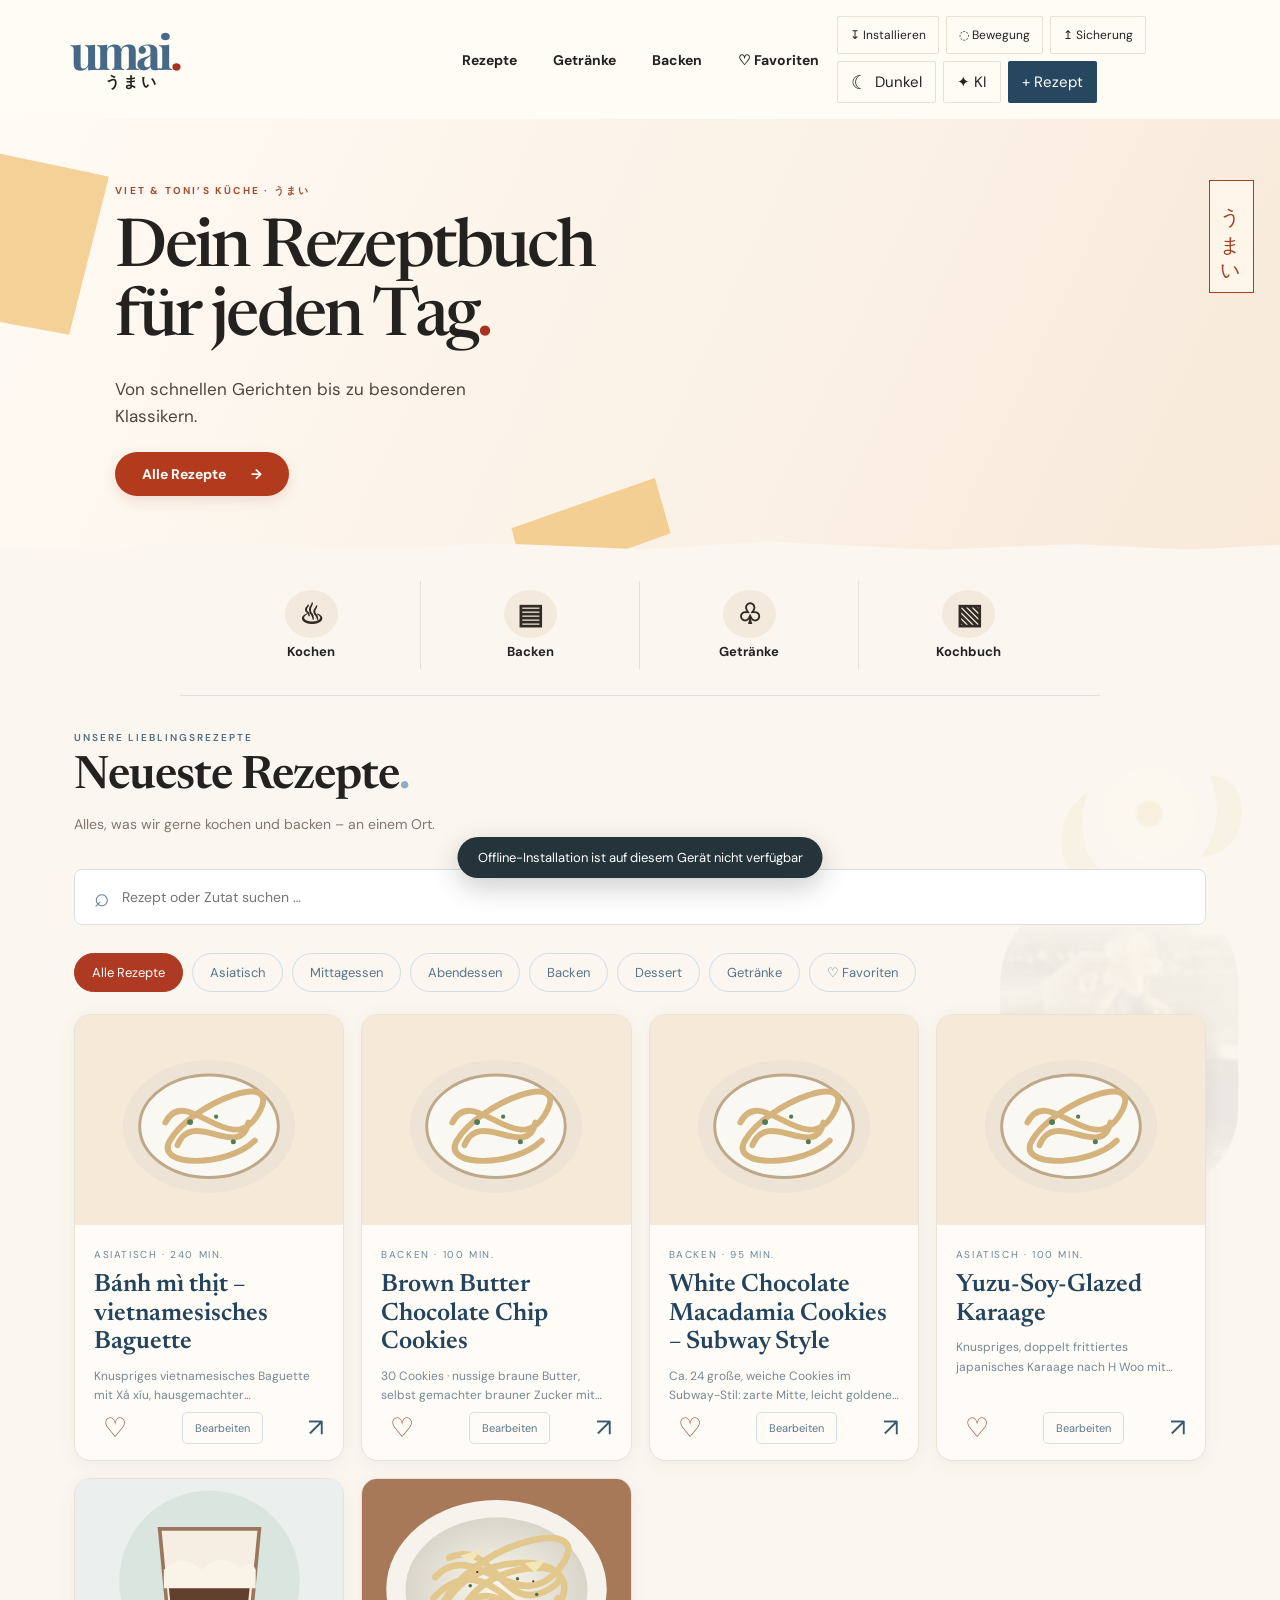
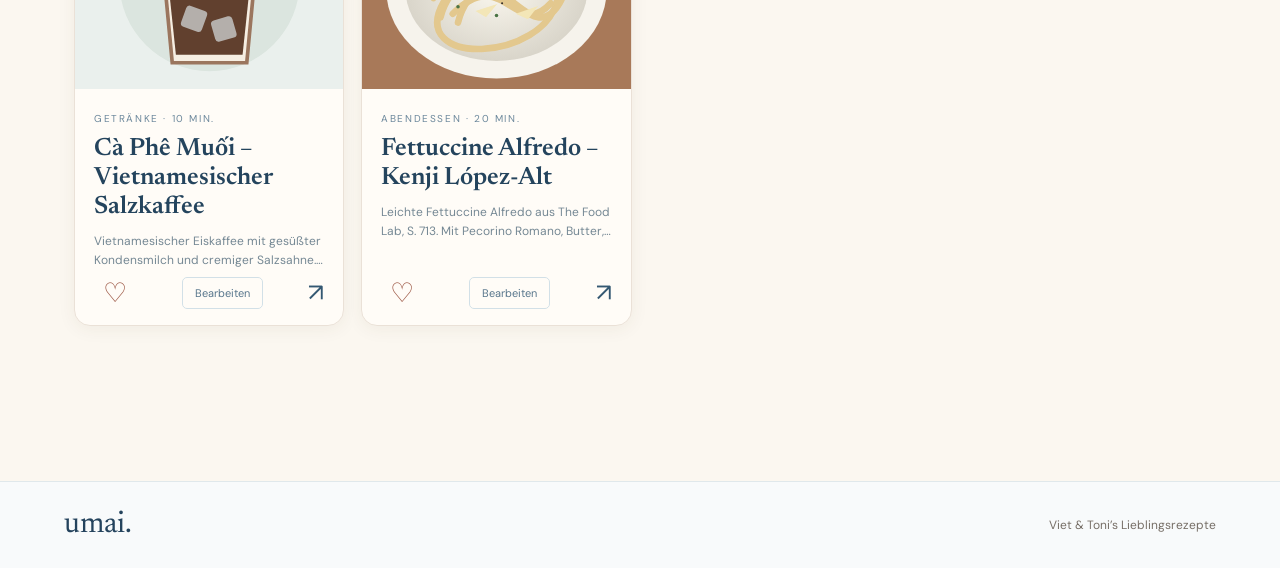
==== commit 7e977489: "Add direct recipe image upload, preview, replace and remove in editor" ====
--- a/index.html
+++ b/index.html
@@ -292,7 +292,10 @@
 @media(max-width:620px){.washi-header{padding:13px 17px}.washi-wordmark{font-size:39px}.washi-brand small{font-size:12px}.washi-actions{gap:5px!important}.washi-actions .ghost,.washi-actions .primary{font-size:12px;padding:9px 10px}.washi-actions #themeLabel{display:none}.washi-nav{display:flex!important;font-size:12px;gap:22px}.washi-hero{grid-template-columns:1fr;min-height:0}.washi-hero-copy{padding:40px 24px 28px;order:1}.washi-hero h1{font-size:clamp(41px,9vw,57px)}.washi-hero p{font-size:14px}.washi-hero-photo{order:2;height:220px;clip-path:ellipse(75% 100% at 58% 50%)}.washi-vertical{right:9%;font-size:15px}.washi-paper-one{width:100px;height:120px}.washi-shortcuts{padding:16px 8px}.washi-shortcuts button{font-size:11px}.washi-shortcut-icon{width:44px;height:43px;font-size:23px}.washi-collection{padding:25px 17px}.washi-collection .simple-recipe-list{grid-template-columns:repeat(2,minmax(0,1fr));gap:12px}.washi-collection .simple-recipe-thumb{height:132px!important}.washi-collection .simple-recipe-main{padding:12px 11px 2px}.washi-collection .simple-recipe h2{font-size:20px}.washi-collection .simple-recipe-main p{display:none}.washi-collection .simple-recipe-actions{padding:5px 11px 12px}.washi-collection .simple-edit{font-size:11px}}
 @media(max-width:370px){.washi-collection .simple-recipe-list{grid-template-columns:1fr}.washi-collection .simple-recipe-thumb{height:190px!important}}
 @media(prefers-reduced-motion:reduce){.washi-cta,.washi-shortcuts button,.washi-collection .simple-recipe{transition:none!important}}
-</style><link rel="manifest" href="manifest.webmanifest"><link rel="stylesheet" href="assets/umai-enhancements.css"><meta name="apple-mobile-web-app-capable" content="yes"><meta name="apple-mobile-web-app-status-bar-style" content="default"><meta name="mobile-web-app-capable" content="yes"></head><body><header class="washi-header"><a class="logo washi-brand" href="#home" onclick="goHome(event)" aria-label="Zur UMAI Startseite"><span class="washi-wordmark">umai<span>.</span></span><small>うまい</small></a><nav class="washi-nav" aria-label="Hauptnavigation"><a href="#collection" onclick="selectSection('Alle')">Rezepte</a><a href="#collection" onclick="selectSection('Getränke')">Getränke</a><a href="#collection" onclick="selectSection('Backen')">Backen</a></nav><div class="header-actions washi-actions"><button class="theme-toggle ghost" id="themeToggle" type="button" onclick="toggleTheme()" aria-label="Dunkelmodus aktivieren"><span id="themeIcon">☾</span><span id="themeLabel">Dunkel</span></button><button class="ghost washi-ai" onclick="openAi()">✦ KI</button><button class="primary washi-add" onclick="edit()">+ Rezept</button></div></header><main id="home" class="simple-home washi-main"><section class="washi-hero" aria-label="Willkommen bei Umai"><div class="washi-paper washi-paper-one" aria-hidden="true"></div><div class="washi-hero-copy"><span class="washi-kicker">VIET &amp; TONI’S KÜCHE · うまい</span><h1>Dein Rezeptbuch<br>für jeden Tag<span class="washi-period">.</span></h1><p>Von schnellen Gerichten bis zu besonderen Klassikern.</p><a class="washi-cta" href="#collection">Alle Rezepte <span aria-hidden="true">→</span></a></div><div class="washi-hero-photo" aria-hidden="true"><img src="https://images.unsplash.com/photo-1473093295043-cdd812d0e601?w=1200&q=85" alt="" onerror="this.style.opacity=0"><span class="washi-vertical">うまい</span></div><div class="washi-paper washi-paper-two" aria-hidden="true"></div></section><div class="washi-shortcuts" aria-label="Rezeptbereiche"><button type="button" onclick="selectSection('Alle');document.getElementById('collection').scrollIntoView({behavior:'smooth'})"><span class="washi-shortcut-icon">♨</span><span>Kochen</span></button><button type="button" onclick="selectSection('Backen');document.getElementById('collection').scrollIntoView({behavior:'smooth'})"><span class="washi-shortcut-icon">▤</span><span>Backen</span></button><button type="button" onclick="selectSection('Getränke');document.getElementById('collection').scrollIntoView({behavior:'smooth'})"><span class="washi-shortcut-icon">♧</span><span>Getränke</span></button><button type="button" onclick="selectSection('Alle');document.getElementById('collection').scrollIntoView({behavior:'smooth'})"><span class="washi-shortcut-icon">▧</span><span>Kochbuch</span></button></div><section id="collection" class="simple-collection washi-collection"><div class="simple-heading"><div><span class="issue-label">UNSERE LIEBLINGSREZEPTE</span><h2>Neueste Rezepte<span class="title-period">.</span></h2><p>Alles, was wir gerne kochen und backen – an einem Ort.</p></div></div><div class="simple-search"><span aria-hidden="true">⌕</span><input id="search" type="search" placeholder="Rezept oder Zutat suchen …" aria-label="Rezepte durchsuchen" oninput="render()"></div><div class="simple-categories"><button class="simple-category active" data-section="Alle" onclick="selectSection('Alle')">Alle Rezepte</button><button class="simple-category" data-section="Asiatisch" onclick="selectSection('Asiatisch')">Asiatisch</button><button class="simple-category" data-section="Mittagessen" onclick="selectSection('Mittagessen')">Mittagessen</button><button class="simple-category" data-section="Abendessen" onclick="selectSection('Abendessen')">Abendessen</button><button class="simple-category" data-section="Backen" onclick="selectSection('Backen')">Backen</button><button class="simple-category" data-section="Dessert" onclick="selectSection('Dessert')">Dessert</button><button class="simple-category" data-section="Getränke" onclick="selectSection('Getränke')">Getränke</button></div><div id="kitchenState" hidden></div><div id="filters" hidden></div><div id="grid" class="simple-recipe-list"></div></section></main><footer><strong>umai.</strong><span>Viet &amp; Toni’s Lieblingsrezepte</span></footer><dialog id="aiDialog"><button class="close" onclick="aiDialog.close()">×</button><div class="eyebrow">UMAI · Küchenassistent</div><h2>Aus Notizen wird ein Rezept.</h2><p class="lead">Schreib einfach auf, was du gekocht hast. Die KI ergänzt fehlende Angaben und markiert Schätzungen.</p><label for="aiNotes">Deine Zutaten & Schritte</label><textarea id="aiNotes" rows="7" placeholder="Ich habe Hähnchen mit Sojasauce und Honig mariniert, angebraten und mit Reis serviert …"></textarea><label for="aiEndpoint">KI-Serveradresse (einmalig einrichten)</label><input id="aiEndpoint" type="url" placeholder="https://dein-worker.deine-subdomain.workers.dev"><p class="section-intro">Hier nur die öffentliche Worker-URL eintragen, niemals einen API-Schlüssel. Die Adresse bleibt auf diesem Gerät gespeichert.</p><p id="aiStatus" role="status" aria-live="polite"></p><div class="actions"><button class="primary" id="aiGenerate" onclick="generateAiRecipe()">✦ Rezept ausarbeiten</button><button class="ghost" onclick="aiDialog.close()">Abbrechen</button></div></dialog><dialog id="editor"><button class="close" onclick="editor.close()">×</button><h2 id="editorTitle">Neues Rezept</h2><form id="form"><input type="hidden" name="id"><label>Rezeptname</label><input name="title" required placeholder="Zum Beispiel: Bánh mì"><label>Beschreibung</label><textarea name="description" placeholder="Was macht dieses Rezept besonders?"></textarea><label>Kategorie</label><select name="category"><option>Asiatisch</option><option>Frühstück</option><option>Mittagessen</option><option>Abendessen</option><option>Backen</option><option>Dessert</option><option>Sonstiges</option><option>Getränke</option></select><label>Zubereitungszeit (Minuten)</label><input type="number" min="1" name="time" value="30"><label>Bild-URL (optional)</label><input name="image" placeholder="https://…"><label>Zutaten (eine pro Zeile)</label><textarea name="ingredients" required placeholder="2 Karotten&#10;1 Baguette"></textarea><label>Zubereitung (ein Schritt pro Zeile)</label><textarea name="steps" required placeholder="Gemüse vorbereiten&#10;Baguette belegen"></textarea><div class="actions"><button class="primary" type="submit">Rezept speichern</button><button class="ghost" type="button" onclick="editor.close()">Abbrechen</button></div></form></dialog><dialog id="detail"><div id="detailContent"></div></dialog><script>const starter=[{"id":"banh-mi","title":"Bánh mì thịt – vietnamesisches Baguette","description":"Knuspriges vietnamesisches Baguette mit Xá xíu, hausgemachter Leberpastete, Butter, Mayonnaise, süß-sauer eingelegtem Gemüse und frischen Kräutern. Ein ausführliches Grundrezept für 4 Sandwiches.","category":"Asiatisch","time":240,"image":"https://images.unsplash.com/photo-1600454309261-3dc9b7597637?w=1000&q=85","ingredients":["FÜR 4 BÁNH MÌ · BAGUETTE","350 g Weizenmehl (Type 550)","220 ml lauwarmes Wasser","5 g Trockenhefe","8 g Zucker","7 g Salz","15 ml neutrales Öl","LEBERPASTETE","200 g Hähnchenleber, sorgfältig geputzt","1 kleine Zwiebel, fein gehackt","2 Knoblauchzehen","60 g Butter","50 ml Milch oder Sahne","1 TL Fischsauce, Pfeffer","HAUSGEMACHTE BUTTER","100 g weiche Butter","1 kleine Prise Salz","XÁ XÍU (GEWÜRZTES SCHWEINEFLEISCH)","500 g Schweinenacken oder Schweineschulter","2 EL Hoisin-Sauce","1 EL Sojasauce","1 EL Honig","1 EL Fischsauce","1 TL Fünf-Gewürze-Pulver","2 Knoblauchzehen, gepresst","1 TL Sesamöl","MAYONNAISE","1 Eigelb (sehr frisch oder pasteurisiert)","1 TL Senf","150 ml neutrales Öl","1 TL Zitronensaft oder Reisessig","Salz und eine Prise Zucker","ĐỒ CHUA (EINGELEGTES GEMÜSE)","150 g Karotten","150 g weißer Rettich","100 ml Reisessig","100 ml Wasser","50 g Zucker","1 TL Salz","ZUM BELEGEN & SAUCE","½ Salatgurke, in Stiften","1 Bund Koriander","1 frische Chili, nach Geschmack","2 EL Sojasauce","1 TL Honig","1 TL Limettensaft"],"steps":["1 · BAGUETTE – Teig ansetzen: Hefe und Zucker im lauwarmen Wasser verrühren, 5–10 Minuten stehen lassen. Mit Mehl, Salz und Öl zu einem glatten, elastischen Teig kneten (8–10 Minuten).","2 · BAGUETTE – Gehen lassen: Abgedeckt an einem warmen Ort etwa 60–90 Minuten gehen lassen, bis sich das Volumen deutlich vergrößert hat.","3 · BAGUETTE – Formen: Teig in vier Portionen teilen, länglich formen und auf Backpapier legen. Weitere 30–45 Minuten abgedeckt gehen lassen. Backofen auf 230 °C Ober-/Unterhitze vorheizen.","4 · BAGUETTE – Backen: Baguettes schräg einschneiden. Eine hitzefeste Schale mit heißem Wasser für Dampf in den Ofen stellen. Etwa 18–23 Minuten goldbraun backen und auf einem Gitter abkühlen lassen.","5 · ĐỒ CHUA – Gemüse einlegen: Karotten und Rettich in feine Stifte schneiden. Reisessig, Wasser, Zucker und Salz verrühren, bis sich alles löst. Gemüse einlegen und mindestens 30 Minuten, besser 1–2 Stunden ziehen lassen.","6 · XÁ XÍU – Marinieren: Hoisin-Sauce, Sojasauce, Honig, Fischsauce, Fünf-Gewürze-Pulver, Knoblauch und Sesamöl vermischen. Schweinefleisch damit einreiben und mindestens 1 Stunde, besser über Nacht, im Kühlschrank marinieren.","7 · XÁ XÍU – Garen: Fleisch bei 190 °C Ober-/Unterhitze etwa 35–50 Minuten braten, je nach Dicke. Zwischendurch mit Marinade bestreichen. Schweinefleisch vollständig durchgaren (Kerntemperatur mindestens 70 °C) und 10 Minuten ruhen lassen; anschließend dünn aufschneiden.","8 · LEBERPASTETE – Vorbereiten: Leber gründlich putzen. Zwiebel und Knoblauch in 20 g Butter glasig dünsten. Leber dazugeben und vollständig durchgaren, sodass sie innen nicht mehr roh ist.","9 · LEBERPASTETE – Mixen: Gegarte Leber mit restlicher Butter, Milch oder Sahne und Fischsauce fein pürieren. Mit Pfeffer abschmecken, in eine Schale füllen und bis zur Verwendung kalt stellen.","10 · BUTTER – Aufschlagen: Weiche Butter mit einer Prise Salz 2–3 Minuten luftig aufschlagen. Bis zum Belegen kühl aufbewahren.","11 · MAYONNAISE – Emulgieren: Eigelb mit Senf verrühren. Öl zunächst tropfenweise, dann in dünnem Strahl unter ständigem Rühren einarbeiten. Mit Zitronensaft, Salz und Zucker abschmecken. Durchgehend gekühlt halten und zeitnah verzehren.","12 · SAUCE – Verrühren: Sojasauce, Honig und Limettensaft mischen. Nach Geschmack mit etwas Wasser verdünnen.","13 · VORBEREITEN – Frische Zutaten: Gurke in Stifte schneiden, Koriander waschen und trocken tupfen. Chili in dünne Ringe schneiden. Eingelegtes Gemüse abtropfen lassen.","14 · BÁNH MÌ – Zusammenbauen: Baguettes längs aufschneiden und bei Bedarf kurz aufbacken. Innen mit aufgeschlagener Butter, Leberpastete und Mayonnaise bestreichen. Mit Xá xíu, Đồ chua, Gurke, Koriander und Chili belegen.","15 · SERVIEREN – Fertigstellen: Etwas Sauce darüberträufeln, Sandwich leicht zusammendrücken und sofort servieren. Tipp: Marinade und Pastete kannst du am Vortag vorbereiten."]}];const featuredPasta=[{"id":"kenji-lighter-fettuccine-alfredo","title":"Fettuccine Alfredo – Kenji López-Alt","description":"Leichte Fettuccine Alfredo aus The Food Lab, S. 713. Mit Pecorino Romano, Butter, Sahne und etwas Speisestärke. 4 Portionen. Zwei optionale Varianten auswählbar.","category":"Abendessen","servings":4,"time":20,"image":"assets/fettuccine-alfredo.svg","ingredients":["GRUNDREZEPT · 4 PORTIONEN","57 g Pecorino Romano, frisch gerieben (plus etwas zum Servieren)","1,3 g Maisstärke (½ TL)","57 g ungesalzene Butter, in Stücke geschnitten","½ TL frisch gemahlener schwarzer Pfeffer, zusätzlich nach Geschmack","120 ml Sahne (½ Cup Heavy Cream)","454 g frische Fettuccine","6 g Schnittlauch oder ca. 8 g Petersilie, frisch gehackt","Salz nach Geschmack","ca. 475 ml aufgefangenes Pastawasser (zunächst 240 ml verwenden)"],"steps":["1 · VORBEREITEN – Pecorino und Maisstärke in einer kleinen Schüssel gründlich vermengen. Butter, ½ TL Pfeffer und Sahne hinzufügen. Einen großen Topf Salzwasser aufkochen.","2 · PASTA KOCHEN – Frische Fettuccine im kochenden Wasser etwa 1½ Minuten bis al dente garen. Vor dem Abgießen etwa 475 ml Kochwasser auffangen.","3 · SAUCE BINDEN – Pasta zurück in den Topf geben. Käsemischung und zunächst 240 ml Pastawasser hinzufügen. Bei mittlerer Hitze unter ständigem Rühren ca. 2 Minuten erhitzen, bis die Sauce eindickt und die Nudeln überzieht. Mit weiterem Pastawasser nach Bedarf verdünnen.","4 · SERVIEREN – Schnittlauch oder Petersilie einrühren, mit Salz und schwarzem Pfeffer abschmecken und sofort mit zusätzlichem Pecorino servieren."],"variants":[{"id":"original","name":"Original","description":"Die leichte Alfredo-Sauce aus dem Kochbuch.","ingredients":[],"stepNote":""},{"id":"prosciutto","name":"Prosciutto, Erbsen & Rucola","description":"Cremige Pasta mit Erbsen, Schinken und Rucola.","ingredients":["ca. 150–160 g aufgetaute TK-Erbsen (1 Cup)","85 g Prosciutto, in feinen Streifen","ca. 60 g Rucola, locker eingefüllt (3 Cups)"],"removeIngredients":["6 g Schnittlauch oder ca. 8 g Petersilie, frisch gehackt"],"stepNote":"VARIANTE – Schnittlauch bzw. Petersilie weglassen. Nach der Zugabe der ersten 240 ml Pastawasser Erbsen, Prosciutto und Rucola einrühren und anschließend wie beschrieben fertigstellen."},{"id":"lemon","name":"Zitrone & Rosmarin","description":"Frische Zitronenschale und aromatischer Rosmarin.","ingredients":["ca. 2 g fein abgeriebene Zitronenschale (1 TL)","ca. 2–3 g frisch gehackter Rosmarin (1 EL)"],"removeIngredients":["6 g Schnittlauch oder ca. 8 g Petersilie, frisch gehackt"],"stepNote":"VARIANTE – Schnittlauch bzw. Petersilie weglassen. Zitronenschale und Rosmarin zusammen mit Butter und Sahne zur Käsemischung geben; anschließend wie im Grundrezept fortfahren."}]}];const featuredDrinks=[{"id":"ca-phe-muoi","title":"Cà Phê Muối – Vietnamesischer Salzkaffee","description":"Vietnamesischer Eiskaffee mit gesüßter Kondensmilch und cremiger Salzsahne. Für 1 Glas. Salzempfehlung: 0,3 g.","category":"Getränke","servings":1,"time":10,"image":"assets/coffee-finish.svg","stepImages":["assets/coffee-mix.svg","assets/coffee-cream.svg","assets/coffee-finish.svg"],"ingredients":["KAFFEE","20 ml gesüßte Kondensmilch","60 ml schwarzer, purer Kaffee","Eiswürfel nach Bedarf","SALZCREME","30 ml Rich's Non-Dairy Cream (pflanzliche Schlagcreme)","30 ml Whipping Cream (Schlagsahne)","0,3 g feines Salz (Empfehlung; Original: eine kleine Prise)"],"steps":["1 · KAFFEE MISCHEN – Kondensmilch und schwarzen Kaffee in einem Glas gründlich verrühren.","2 · SALZCREME AUFSCHLAGEN – Non-Dairy Cream, Schlagsahne und etwa 0,3 g Salz mit einem Handmixer cremig aufschlagen. Die Creme soll leicht dickflüssig und gießfähig sein.","3 · SERVIEREN – Eiswürfel zum Kaffee geben, Salzcreme vorsichtig darüber gießen und sofort genießen."]}];const featuredCooking=[{"id":"yuzu-soy-glazed-karaage","title":"Yuzu-Soy-Glazed Karaage","description":"Knuspriges, doppelt frittiertes japanisches Karaage nach H Woo mit Yuzu-Soy-Glaze. Marinade und Panade nach der geteilten Vorlage; Glaze-Mengen sind geschätzt. 2–3 Portionen.","category":"Asiatisch","servings":3,"time":100,"image":"https://unsplash.com/photos/ydH1nhQks4Q/download?force=true&w=1200","ingredients":["HÄHNCHEN & MARINADE","680 g ausgelöste Hähnchenoberkeulen","Salz und weißer Pfeffer nach Geschmack","2,5 cm Ingwer, gerieben","2 Knoblauchzehen, fein gehackt","1 EL Yondū","1 EL Sesamöl","1 EL Sojasauce","1 EL Austernsauce","1 EL Sake","1 EL Mirin","PANADE","160 g Kartoffelstärke, aufgeteilt","1 Eigelb","1 EL Rapsöl","800 ml Erdnussöl zum Frittieren (je nach Topf; Verbrauch nicht proportional)","YUZU-SOY-GLAZE (GESCHÄTZTE MENGEN)","80 ml Wasser","55 g Zucker","60 ml weiße Sojasauce (Shiro Shoyu)","30 ml Mirin","Yuzu Kosho (Menge in der Vorlage nicht gesichert)","OPTIONAL & GARNITUR","1 TL Speisestärke (bei Bedarf zum Andicken)","1 Frühlingszwiebel, fein geschnitten","1 TL gerösteter Sesam"],"steps":["1 · MARINIEREN – Oberkeulen in gleich große Stücke schneiden (ca. 4 Stücke je Keule), leicht salzen und pfeffern. Ingwer, Knoblauch, Yondū, Sesamöl, Sojasauce, Austernsauce, Sake und Mirin zugeben. Mindestens 30 Minuten, am besten über Nacht, abgedeckt im Kühlschrank marinieren.","2 · PANADE – Fleisch mit Eigelb, ca. der Hälfte der Kartoffelstärke und Rapsöl vermischen. Anschließend jedes Stück in der restlichen Kartoffelstärke wälzen, sodass eine unregelmäßige knusprige Kruste entsteht.","3 · ERSTES FRITTIEREN – Öl auf 163 °C erhitzen. In kleinen Portionen ca. 90 Sekunden frittieren und auf einem Gitter mindestens 10 Minuten ruhen lassen. Zeiten aus H Woos Vorlage sind Richtwerte.","4 · ZWEITES FRITTIEREN – Öl auf 191 °C erhitzen und die Stücke ca. 45 Sekunden erneut frittieren, bis sie knusprig und goldbraun sind. Die Kerntemperatur des Hähnchens muss mindestens 74 °C erreichen; bei Bedarf Garzeit verlängern.","5 · GLAZE KOCHEN – Wasser und Zucker erhitzen, bis der Zucker gelöst ist. Weiße Sojasauce und Mirin zugeben und 3–5 Minuten sanft köcheln lassen. Yuzu Kosho einrühren. Falls nötig, mit in etwas kaltem Wasser angerührter Speisestärke leicht andicken. Nur dünn sirupartig einkochen, nicht dick wie BBQ-Sauce.","6 · LEICHT GLASIEREN – Das frisch frittierte Karaage in einer großen Schüssel mit zunächst 2–3 EL Glaze ganz kurz schwenken. Nicht darin einweichen: Die Kruste soll möglichst knusprig bleiben. Restliche Glaze separat reichen.","7 · SERVIEREN – Mit fein geschnittener Frühlingszwiebel und geröstetem Sesam bestreuen. Sofort servieren. Hinweis: Die Glaze-Zutaten sind aus den geteilten Videobildern erkennbar, die Mengen jedoch eine eigene Schätzung; es wird echter Yuzu Kosho statt einer Ersatzmischung verwendet."]}];const featuredBakes=[{"id":"brown-butter-chocolate-chip-cookies","title":"Brown Butter Chocolate Chip Cookies","description":"30 Cookies · nussige braune Butter, selbst gemachter brauner Zucker mit Melasse und echte Vanille. Originalrezept aus Viet & Tonis PDF. Ca. 44 g Teig pro Cookie; 12–14 Min. Backzeit pro Blech.","category":"Backen","time":100,"image":"https://unsplash.com/photos/4Mh3AjljekQ/download?force=true&w=1200","ingredients":["TEIG","366 g Mehl (Type 405/550)","187,5 g weißer Zucker (für selbst gemachten braunen Zucker)","37,5 g Melasse","125 g weißer Zucker (zusätzlich)","283 g gesalzene Butter","74 g verquirltes Ei (aus 2 Eiern + 1 Eigelb; Rest nicht verwenden)","19 g Milch","1 Vanilleschote (Mark)","7,5 g Salz","1,3 g Backpulver","5,6 g Natron","213 g Schokolade (Chips oder grob gehackt)"],"steps":["1 · BUTTER BRÄUNEN – Gesalzene Butter im hellen Topf bei mittlerer Hitze ca. 5–8 Min. bräunen, bis sie nussig duftet und braune Flöckchen sichtbar sind. Durch ein feines Sieb gießen. Leere Vanilleschote 5–10 Min. in der warmen Butter ziehen lassen, entfernen und Butter vollständig auf Raumtemperatur abkühlen lassen.","2 · BRAUNEN ZUCKER HERSTELLEN – 187,5 g weißen Zucker mit 37,5 g Melasse in der Rührschüssel mit Schneebesen-Aufsatz zu ca. 225 g leicht feuchtem braunem Zucker verrühren.","3 · ZUCKER & BUTTER – Abgekühlte braune Butter, selbst gemachten braunen Zucker und weitere 125 g weißen Zucker mit dem Paddel-/K-Aufsatz vermengen.","4 · VANILLE – Mark der Vanilleschote kurz unterrühren.","5 · EIER – 2 Eier und 1 Eigelb verquirlen, davon exakt 74 g abwiegen und in den Teig rühren, bis er homogen ist.","6 · MILCH – 19 g Milch unterrühren.","7 · TROCKENE ZUTATEN – Mehl, Backpulver, Salz und Natron mischen. Auf niedriger Stufe nur einrühren, bis kein Mehl mehr sichtbar ist; nicht überrühren.","8 · SCHOKOLADE – Schokolade grob hacken und von Hand unterheben.","9 · KÜHLEN – Teig abdecken und ca. 30 Min. kaltstellen, damit die Cookies beim Backen nicht zu stark zerlaufen.","10 · PORTIONIEREN – 30 Teigkugeln zu je ca. 44 g formen. Mit viel Abstand auf Bleche setzen (ca. 6 pro Standardblech).","11 · BACKEN – Ofen auf 175 °C Ober-/Unterhitze oder 155–160 °C Umluft vorheizen. Jeweils ein Blech mittig 12–14 Min. backen, bis die Ränder goldbraun und die Mitten noch weich/glänzend sind.","12 · RUHEN – 5–10 Min. auf dem heißen Blech ruhen lassen, dann auf ein Kuchengitter setzen."]},{"id":"white-chocolate-macadamia-subway-style","title":"White Chocolate Macadamia Cookies – Subway Style","description":"Ca. 24 große, weiche Cookies im Subway-Stil: zarte Mitte, leicht goldene Ränder, weiße Schokoladenstücke und Macadamianüsse. Eigenständige, an Subway angelehnte Rezeptvariante – kein offizielles Subway-Rezept.","category":"Backen","time":95,"image":"https://commons.wikimedia.org/wiki/Special:FilePath/White_chocolate_and_macadamia_cookies.jpg?width=1200","ingredients":["TEIG","280 g Weizenmehl (Type 405)","170 g weiche Butter (ungesalzen)","150 g brauner Zucker","90 g weißer Zucker","1 Ei (Größe L)","1 Eigelb","2 TL Vanilleextrakt","1 TL Speisestärke","1/2 TL Natron","1/2 TL Backpulver","1/2 TL feines Salz","EINLAGE","200 g weiße Schokolade, grob gehackt","140 g Macadamianüsse, grob gehackt"],"steps":["1 · VORBEREITEN – Weiße Schokolade und Macadamianüsse grob hacken. Butter rechtzeitig auf Raumtemperatur bringen.","2 · BUTTER & ZUCKER – Weiche Butter mit braunem und weißem Zucker 2–3 Min. cremig rühren, aber nicht übermäßig luftig aufschlagen.","3 · EIER & VANILLE – Ei, Eigelb und Vanilleextrakt einrühren, bis die Masse glatt ist.","4 · TROCKENE ZUTATEN – Mehl, Speisestärke, Natron, Backpulver und Salz mischen. Kurz unter die Buttermasse rühren, bis gerade ein Teig entsteht.","5 · EINLAGE – Weiße Schokolade und Macadamianüsse unterheben. Ein paar Stücke für die Oberfläche aufbewahren.","6 · KÜHLEN – Teig mindestens 45 Min. im Kühlschrank ruhen lassen. So bleiben die Cookies dick und weich.","7 · FORMEN – Ca. 24 Kugeln zu je ungefähr 45 g formen, leicht flachdrücken und übrige Schokolade/Nüsse obenauf setzen.","8 · BACKEN – Ofen auf 175 °C Ober-/Unterhitze vorheizen. Mit reichlich Abstand auf Backpapier setzen und ca. 10–12 Min. backen. Die Ränder sollen gerade goldfarben, die Mitten noch hell und weich sein.","9 · AUSKÜHLEN – Cookies 8–10 Min. auf dem Blech fest werden lassen. Erst dann umsetzen. Für besonders weiche Cookies nicht zu lange backen."]}];let recipes;try{recipes=JSON.parse(localStorage.getItem('umai-recipes'))||starter}catch(e){recipes=starter}// Upgrade only the original short demo recipe, preserving user-edited versions.
+
+/* Direct recipe photo editing */
+.umai-photo-editor{display:flex;align-items:center;gap:18px;padding:15px;border:1px solid var(--line);border-radius:14px;background:rgba(150,120,80,.045);margin:9px 0 13px}.umai-photo-editor>img{width:122px;height:105px;object-fit:cover;border-radius:10px;background:#eee2d5;flex-shrink:0}.umai-photo-controls{display:flex;flex-direction:column;align-items:flex-start;gap:9px;min-width:0}.umai-upload-btn{display:inline-flex!important;align-items:center;justify-content:center;background:#9d3d25;color:white!important;border-radius:999px;padding:10px 15px!important;cursor:pointer;font-weight:700;font-size:13px}.umai-upload-btn:hover{filter:brightness(1.08)}.umai-photo-controls input[type=file]{position:absolute;width:1px;height:1px;opacity:0;pointer-events:none}.umai-photo-controls input[type=file]:focus-visible+.ghost{outline:2px solid currentColor}.umai-photo-controls small{font-size:12px;line-height:1.45;color:var(--muted)}@media(max-width:520px){.umai-photo-editor{align-items:flex-start;gap:11px}.umai-photo-editor>img{width:86px;height:86px}.umai-upload-btn{padding:9px 11px!important}}
+</style><link rel="manifest" href="manifest.webmanifest"><link rel="stylesheet" href="assets/umai-enhancements.css"><meta name="apple-mobile-web-app-capable" content="yes"><meta name="apple-mobile-web-app-status-bar-style" content="default"><meta name="mobile-web-app-capable" content="yes"></head><body><header class="washi-header"><a class="logo washi-brand" href="#home" onclick="goHome(event)" aria-label="Zur UMAI Startseite"><span class="washi-wordmark">umai<span>.</span></span><small>うまい</small></a><nav class="washi-nav" aria-label="Hauptnavigation"><a href="#collection" onclick="selectSection('Alle')">Rezepte</a><a href="#collection" onclick="selectSection('Getränke')">Getränke</a><a href="#collection" onclick="selectSection('Backen')">Backen</a></nav><div class="header-actions washi-actions"><button class="theme-toggle ghost" id="themeToggle" type="button" onclick="toggleTheme()" aria-label="Dunkelmodus aktivieren"><span id="themeIcon">☾</span><span id="themeLabel">Dunkel</span></button><button class="ghost washi-ai" onclick="openAi()">✦ KI</button><button class="primary washi-add" onclick="edit()">+ Rezept</button></div></header><main id="home" class="simple-home washi-main"><section class="washi-hero" aria-label="Willkommen bei Umai"><div class="washi-paper washi-paper-one" aria-hidden="true"></div><div class="washi-hero-copy"><span class="washi-kicker">VIET &amp; TONI’S KÜCHE · うまい</span><h1>Dein Rezeptbuch<br>für jeden Tag<span class="washi-period">.</span></h1><p>Von schnellen Gerichten bis zu besonderen Klassikern.</p><a class="washi-cta" href="#collection">Alle Rezepte <span aria-hidden="true">→</span></a></div><div class="washi-hero-photo" aria-hidden="true"><img src="https://images.unsplash.com/photo-1473093295043-cdd812d0e601?w=1200&q=85" alt="" onerror="this.style.opacity=0"><span class="washi-vertical">うまい</span></div><div class="washi-paper washi-paper-two" aria-hidden="true"></div></section><div class="washi-shortcuts" aria-label="Rezeptbereiche"><button type="button" onclick="selectSection('Alle');document.getElementById('collection').scrollIntoView({behavior:'smooth'})"><span class="washi-shortcut-icon">♨</span><span>Kochen</span></button><button type="button" onclick="selectSection('Backen');document.getElementById('collection').scrollIntoView({behavior:'smooth'})"><span class="washi-shortcut-icon">▤</span><span>Backen</span></button><button type="button" onclick="selectSection('Getränke');document.getElementById('collection').scrollIntoView({behavior:'smooth'})"><span class="washi-shortcut-icon">♧</span><span>Getränke</span></button><button type="button" onclick="selectSection('Alle');document.getElementById('collection').scrollIntoView({behavior:'smooth'})"><span class="washi-shortcut-icon">▧</span><span>Kochbuch</span></button></div><section id="collection" class="simple-collection washi-collection"><div class="simple-heading"><div><span class="issue-label">UNSERE LIEBLINGSREZEPTE</span><h2>Neueste Rezepte<span class="title-period">.</span></h2><p>Alles, was wir gerne kochen und backen – an einem Ort.</p></div></div><div class="simple-search"><span aria-hidden="true">⌕</span><input id="search" type="search" placeholder="Rezept oder Zutat suchen …" aria-label="Rezepte durchsuchen" oninput="render()"></div><div class="simple-categories"><button class="simple-category active" data-section="Alle" onclick="selectSection('Alle')">Alle Rezepte</button><button class="simple-category" data-section="Asiatisch" onclick="selectSection('Asiatisch')">Asiatisch</button><button class="simple-category" data-section="Mittagessen" onclick="selectSection('Mittagessen')">Mittagessen</button><button class="simple-category" data-section="Abendessen" onclick="selectSection('Abendessen')">Abendessen</button><button class="simple-category" data-section="Backen" onclick="selectSection('Backen')">Backen</button><button class="simple-category" data-section="Dessert" onclick="selectSection('Dessert')">Dessert</button><button class="simple-category" data-section="Getränke" onclick="selectSection('Getränke')">Getränke</button></div><div id="kitchenState" hidden></div><div id="filters" hidden></div><div id="grid" class="simple-recipe-list"></div></section></main><footer><strong>umai.</strong><span>Viet &amp; Toni’s Lieblingsrezepte</span></footer><dialog id="aiDialog"><button class="close" onclick="aiDialog.close()">×</button><div class="eyebrow">UMAI · Küchenassistent</div><h2>Aus Notizen wird ein Rezept.</h2><p class="lead">Schreib einfach auf, was du gekocht hast. Die KI ergänzt fehlende Angaben und markiert Schätzungen.</p><label for="aiNotes">Deine Zutaten & Schritte</label><textarea id="aiNotes" rows="7" placeholder="Ich habe Hähnchen mit Sojasauce und Honig mariniert, angebraten und mit Reis serviert …"></textarea><label for="aiEndpoint">KI-Serveradresse (einmalig einrichten)</label><input id="aiEndpoint" type="url" placeholder="https://dein-worker.deine-subdomain.workers.dev"><p class="section-intro">Hier nur die öffentliche Worker-URL eintragen, niemals einen API-Schlüssel. Die Adresse bleibt auf diesem Gerät gespeichert.</p><p id="aiStatus" role="status" aria-live="polite"></p><div class="actions"><button class="primary" id="aiGenerate" onclick="generateAiRecipe()">✦ Rezept ausarbeiten</button><button class="ghost" onclick="aiDialog.close()">Abbrechen</button></div></dialog><dialog id="editor"><button class="close" onclick="editor.close()">×</button><h2 id="editorTitle">Neues Rezept</h2><form id="form"><input type="hidden" name="id"><label>Rezeptname</label><input name="title" required placeholder="Zum Beispiel: Bánh mì"><label>Beschreibung</label><textarea name="description" placeholder="Was macht dieses Rezept besonders?"></textarea><label>Kategorie</label><select name="category"><option>Asiatisch</option><option>Frühstück</option><option>Mittagessen</option><option>Abendessen</option><option>Backen</option><option>Dessert</option><option>Sonstiges</option><option>Getränke</option></select><label>Zubereitungszeit (Minuten)</label><input type="number" min="1" name="time" value="30"><label>Rezeptbild</label><div class="umai-photo-editor"><img id="umaiPhotoPreview" src="assets/recipe-placeholder.svg" alt="Vorschau des Rezeptbildes"><div class="umai-photo-controls"><label class="umai-upload-btn" for="umaiPhotoFile">Foto vom Gerät auswählen</label><input id="umaiPhotoFile" type="file" accept="image/jpeg,image/png,image/webp,image/avif,image/heic,image/heif" aria-label="Rezeptbild hochladen"><button id="umaiPhotoRemove" type="button" class="ghost">Bild entfernen</button><small id="umaiPhotoStatus" aria-live="polite">Bilder werden auf diesem Gerät gespeichert. Für andere Geräte: Datensicherung exportieren und importieren.</small></div></div><label for="umaiPhotoUrl">Oder Bild-URL einfügen</label><input id="umaiPhotoUrl" name="image" placeholder="https://…"><label>Zutaten (eine pro Zeile)</label><textarea name="ingredients" required placeholder="2 Karotten&#10;1 Baguette"></textarea><label>Zubereitung (ein Schritt pro Zeile)</label><textarea name="steps" required placeholder="Gemüse vorbereiten&#10;Baguette belegen"></textarea><div class="actions"><button class="primary" type="submit">Rezept speichern</button><button class="ghost" type="button" onclick="editor.close()">Abbrechen</button></div></form></dialog><dialog id="detail"><div id="detailContent"></div></dialog><script>const starter=[{"id":"banh-mi","title":"Bánh mì thịt – vietnamesisches Baguette","description":"Knuspriges vietnamesisches Baguette mit Xá xíu, hausgemachter Leberpastete, Butter, Mayonnaise, süß-sauer eingelegtem Gemüse und frischen Kräutern. Ein ausführliches Grundrezept für 4 Sandwiches.","category":"Asiatisch","time":240,"image":"https://images.unsplash.com/photo-1600454309261-3dc9b7597637?w=1000&q=85","ingredients":["FÜR 4 BÁNH MÌ · BAGUETTE","350 g Weizenmehl (Type 550)","220 ml lauwarmes Wasser","5 g Trockenhefe","8 g Zucker","7 g Salz","15 ml neutrales Öl","LEBERPASTETE","200 g Hähnchenleber, sorgfältig geputzt","1 kleine Zwiebel, fein gehackt","2 Knoblauchzehen","60 g Butter","50 ml Milch oder Sahne","1 TL Fischsauce, Pfeffer","HAUSGEMACHTE BUTTER","100 g weiche Butter","1 kleine Prise Salz","XÁ XÍU (GEWÜRZTES SCHWEINEFLEISCH)","500 g Schweinenacken oder Schweineschulter","2 EL Hoisin-Sauce","1 EL Sojasauce","1 EL Honig","1 EL Fischsauce","1 TL Fünf-Gewürze-Pulver","2 Knoblauchzehen, gepresst","1 TL Sesamöl","MAYONNAISE","1 Eigelb (sehr frisch oder pasteurisiert)","1 TL Senf","150 ml neutrales Öl","1 TL Zitronensaft oder Reisessig","Salz und eine Prise Zucker","ĐỒ CHUA (EINGELEGTES GEMÜSE)","150 g Karotten","150 g weißer Rettich","100 ml Reisessig","100 ml Wasser","50 g Zucker","1 TL Salz","ZUM BELEGEN & SAUCE","½ Salatgurke, in Stiften","1 Bund Koriander","1 frische Chili, nach Geschmack","2 EL Sojasauce","1 TL Honig","1 TL Limettensaft"],"steps":["1 · BAGUETTE – Teig ansetzen: Hefe und Zucker im lauwarmen Wasser verrühren, 5–10 Minuten stehen lassen. Mit Mehl, Salz und Öl zu einem glatten, elastischen Teig kneten (8–10 Minuten).","2 · BAGUETTE – Gehen lassen: Abgedeckt an einem warmen Ort etwa 60–90 Minuten gehen lassen, bis sich das Volumen deutlich vergrößert hat.","3 · BAGUETTE – Formen: Teig in vier Portionen teilen, länglich formen und auf Backpapier legen. Weitere 30–45 Minuten abgedeckt gehen lassen. Backofen auf 230 °C Ober-/Unterhitze vorheizen.","4 · BAGUETTE – Backen: Baguettes schräg einschneiden. Eine hitzefeste Schale mit heißem Wasser für Dampf in den Ofen stellen. Etwa 18–23 Minuten goldbraun backen und auf einem Gitter abkühlen lassen.","5 · ĐỒ CHUA – Gemüse einlegen: Karotten und Rettich in feine Stifte schneiden. Reisessig, Wasser, Zucker und Salz verrühren, bis sich alles löst. Gemüse einlegen und mindestens 30 Minuten, besser 1–2 Stunden ziehen lassen.","6 · XÁ XÍU – Marinieren: Hoisin-Sauce, Sojasauce, Honig, Fischsauce, Fünf-Gewürze-Pulver, Knoblauch und Sesamöl vermischen. Schweinefleisch damit einreiben und mindestens 1 Stunde, besser über Nacht, im Kühlschrank marinieren.","7 · XÁ XÍU – Garen: Fleisch bei 190 °C Ober-/Unterhitze etwa 35–50 Minuten braten, je nach Dicke. Zwischendurch mit Marinade bestreichen. Schweinefleisch vollständig durchgaren (Kerntemperatur mindestens 70 °C) und 10 Minuten ruhen lassen; anschließend dünn aufschneiden.","8 · LEBERPASTETE – Vorbereiten: Leber gründlich putzen. Zwiebel und Knoblauch in 20 g Butter glasig dünsten. Leber dazugeben und vollständig durchgaren, sodass sie innen nicht mehr roh ist.","9 · LEBERPASTETE – Mixen: Gegarte Leber mit restlicher Butter, Milch oder Sahne und Fischsauce fein pürieren. Mit Pfeffer abschmecken, in eine Schale füllen und bis zur Verwendung kalt stellen.","10 · BUTTER – Aufschlagen: Weiche Butter mit einer Prise Salz 2–3 Minuten luftig aufschlagen. Bis zum Belegen kühl aufbewahren.","11 · MAYONNAISE – Emulgieren: Eigelb mit Senf verrühren. Öl zunächst tropfenweise, dann in dünnem Strahl unter ständigem Rühren einarbeiten. Mit Zitronensaft, Salz und Zucker abschmecken. Durchgehend gekühlt halten und zeitnah verzehren.","12 · SAUCE – Verrühren: Sojasauce, Honig und Limettensaft mischen. Nach Geschmack mit etwas Wasser verdünnen.","13 · VORBEREITEN – Frische Zutaten: Gurke in Stifte schneiden, Koriander waschen und trocken tupfen. Chili in dünne Ringe schneiden. Eingelegtes Gemüse abtropfen lassen.","14 · BÁNH MÌ – Zusammenbauen: Baguettes längs aufschneiden und bei Bedarf kurz aufbacken. Innen mit aufgeschlagener Butter, Leberpastete und Mayonnaise bestreichen. Mit Xá xíu, Đồ chua, Gurke, Koriander und Chili belegen.","15 · SERVIEREN – Fertigstellen: Etwas Sauce darüberträufeln, Sandwich leicht zusammendrücken und sofort servieren. Tipp: Marinade und Pastete kannst du am Vortag vorbereiten."]}];const featuredPasta=[{"id":"kenji-lighter-fettuccine-alfredo","title":"Fettuccine Alfredo – Kenji López-Alt","description":"Leichte Fettuccine Alfredo aus The Food Lab, S. 713. Mit Pecorino Romano, Butter, Sahne und etwas Speisestärke. 4 Portionen. Zwei optionale Varianten auswählbar.","category":"Abendessen","servings":4,"time":20,"image":"assets/fettuccine-alfredo.svg","ingredients":["GRUNDREZEPT · 4 PORTIONEN","57 g Pecorino Romano, frisch gerieben (plus etwas zum Servieren)","1,3 g Maisstärke (½ TL)","57 g ungesalzene Butter, in Stücke geschnitten","½ TL frisch gemahlener schwarzer Pfeffer, zusätzlich nach Geschmack","120 ml Sahne (½ Cup Heavy Cream)","454 g frische Fettuccine","6 g Schnittlauch oder ca. 8 g Petersilie, frisch gehackt","Salz nach Geschmack","ca. 475 ml aufgefangenes Pastawasser (zunächst 240 ml verwenden)"],"steps":["1 · VORBEREITEN – Pecorino und Maisstärke in einer kleinen Schüssel gründlich vermengen. Butter, ½ TL Pfeffer und Sahne hinzufügen. Einen großen Topf Salzwasser aufkochen.","2 · PASTA KOCHEN – Frische Fettuccine im kochenden Wasser etwa 1½ Minuten bis al dente garen. Vor dem Abgießen etwa 475 ml Kochwasser auffangen.","3 · SAUCE BINDEN – Pasta zurück in den Topf geben. Käsemischung und zunächst 240 ml Pastawasser hinzufügen. Bei mittlerer Hitze unter ständigem Rühren ca. 2 Minuten erhitzen, bis die Sauce eindickt und die Nudeln überzieht. Mit weiterem Pastawasser nach Bedarf verdünnen.","4 · SERVIEREN – Schnittlauch oder Petersilie einrühren, mit Salz und schwarzem Pfeffer abschmecken und sofort mit zusätzlichem Pecorino servieren."],"variants":[{"id":"original","name":"Original","description":"Die leichte Alfredo-Sauce aus dem Kochbuch.","ingredients":[],"stepNote":""},{"id":"prosciutto","name":"Prosciutto, Erbsen & Rucola","description":"Cremige Pasta mit Erbsen, Schinken und Rucola.","ingredients":["ca. 150–160 g aufgetaute TK-Erbsen (1 Cup)","85 g Prosciutto, in feinen Streifen","ca. 60 g Rucola, locker eingefüllt (3 Cups)"],"removeIngredients":["6 g Schnittlauch oder ca. 8 g Petersilie, frisch gehackt"],"stepNote":"VARIANTE – Schnittlauch bzw. Petersilie weglassen. Nach der Zugabe der ersten 240 ml Pastawasser Erbsen, Prosciutto und Rucola einrühren und anschließend wie beschrieben fertigstellen."},{"id":"lemon","name":"Zitrone & Rosmarin","description":"Frische Zitronenschale und aromatischer Rosmarin.","ingredients":["ca. 2 g fein abgeriebene Zitronenschale (1 TL)","ca. 2–3 g frisch gehackter Rosmarin (1 EL)"],"removeIngredients":["6 g Schnittlauch oder ca. 8 g Petersilie, frisch gehackt"],"stepNote":"VARIANTE – Schnittlauch bzw. Petersilie weglassen. Zitronenschale und Rosmarin zusammen mit Butter und Sahne zur Käsemischung geben; anschließend wie im Grundrezept fortfahren."}]}];const featuredDrinks=[{"id":"ca-phe-muoi","title":"Cà Phê Muối – Vietnamesischer Salzkaffee","description":"Vietnamesischer Eiskaffee mit gesüßter Kondensmilch und cremiger Salzsahne. Für 1 Glas. Salzempfehlung: 0,3 g.","category":"Getränke","servings":1,"time":10,"image":"assets/coffee-finish.svg","stepImages":["assets/coffee-mix.svg","assets/coffee-cream.svg","assets/coffee-finish.svg"],"ingredients":["KAFFEE","20 ml gesüßte Kondensmilch","60 ml schwarzer, purer Kaffee","Eiswürfel nach Bedarf","SALZCREME","30 ml Rich's Non-Dairy Cream (pflanzliche Schlagcreme)","30 ml Whipping Cream (Schlagsahne)","0,3 g feines Salz (Empfehlung; Original: eine kleine Prise)"],"steps":["1 · KAFFEE MISCHEN – Kondensmilch und schwarzen Kaffee in einem Glas gründlich verrühren.","2 · SALZCREME AUFSCHLAGEN – Non-Dairy Cream, Schlagsahne und etwa 0,3 g Salz mit einem Handmixer cremig aufschlagen. Die Creme soll leicht dickflüssig und gießfähig sein.","3 · SERVIEREN – Eiswürfel zum Kaffee geben, Salzcreme vorsichtig darüber gießen und sofort genießen."]}];const featuredCooking=[{"id":"yuzu-soy-glazed-karaage","title":"Yuzu-Soy-Glazed Karaage","description":"Knuspriges, doppelt frittiertes japanisches Karaage nach H Woo mit Yuzu-Soy-Glaze. Marinade und Panade nach der geteilten Vorlage; Glaze-Mengen sind geschätzt. 2–3 Portionen.","category":"Asiatisch","servings":3,"time":100,"image":"https://unsplash.com/photos/ydH1nhQks4Q/download?force=true&w=1200","ingredients":["HÄHNCHEN & MARINADE","680 g ausgelöste Hähnchenoberkeulen","Salz und weißer Pfeffer nach Geschmack","2,5 cm Ingwer, gerieben","2 Knoblauchzehen, fein gehackt","1 EL Yondū","1 EL Sesamöl","1 EL Sojasauce","1 EL Austernsauce","1 EL Sake","1 EL Mirin","PANADE","160 g Kartoffelstärke, aufgeteilt","1 Eigelb","1 EL Rapsöl","800 ml Erdnussöl zum Frittieren (je nach Topf; Verbrauch nicht proportional)","YUZU-SOY-GLAZE (GESCHÄTZTE MENGEN)","80 ml Wasser","55 g Zucker","60 ml weiße Sojasauce (Shiro Shoyu)","30 ml Mirin","Yuzu Kosho (Menge in der Vorlage nicht gesichert)","OPTIONAL & GARNITUR","1 TL Speisestärke (bei Bedarf zum Andicken)","1 Frühlingszwiebel, fein geschnitten","1 TL gerösteter Sesam"],"steps":["1 · MARINIEREN – Oberkeulen in gleich große Stücke schneiden (ca. 4 Stücke je Keule), leicht salzen und pfeffern. Ingwer, Knoblauch, Yondū, Sesamöl, Sojasauce, Austernsauce, Sake und Mirin zugeben. Mindestens 30 Minuten, am besten über Nacht, abgedeckt im Kühlschrank marinieren.","2 · PANADE – Fleisch mit Eigelb, ca. der Hälfte der Kartoffelstärke und Rapsöl vermischen. Anschließend jedes Stück in der restlichen Kartoffelstärke wälzen, sodass eine unregelmäßige knusprige Kruste entsteht.","3 · ERSTES FRITTIEREN – Öl auf 163 °C erhitzen. In kleinen Portionen ca. 90 Sekunden frittieren und auf einem Gitter mindestens 10 Minuten ruhen lassen. Zeiten aus H Woos Vorlage sind Richtwerte.","4 · ZWEITES FRITTIEREN – Öl auf 191 °C erhitzen und die Stücke ca. 45 Sekunden erneut frittieren, bis sie knusprig und goldbraun sind. Die Kerntemperatur des Hähnchens muss mindestens 74 °C erreichen; bei Bedarf Garzeit verlängern.","5 · GLAZE KOCHEN – Wasser und Zucker erhitzen, bis der Zucker gelöst ist. Weiße Sojasauce und Mirin zugeben und 3–5 Minuten sanft köcheln lassen. Yuzu Kosho einrühren. Falls nötig, mit in etwas kaltem Wasser angerührter Speisestärke leicht andicken. Nur dünn sirupartig einkochen, nicht dick wie BBQ-Sauce.","6 · LEICHT GLASIEREN – Das frisch frittierte Karaage in einer großen Schüssel mit zunächst 2–3 EL Glaze ganz kurz schwenken. Nicht darin einweichen: Die Kruste soll möglichst knusprig bleiben. Restliche Glaze separat reichen.","7 · SERVIEREN – Mit fein geschnittener Frühlingszwiebel und geröstetem Sesam bestreuen. Sofort servieren. Hinweis: Die Glaze-Zutaten sind aus den geteilten Videobildern erkennbar, die Mengen jedoch eine eigene Schätzung; es wird echter Yuzu Kosho statt einer Ersatzmischung verwendet."]}];const featuredBakes=[{"id":"brown-butter-chocolate-chip-cookies","title":"Brown Butter Chocolate Chip Cookies","description":"30 Cookies · nussige braune Butter, selbst gemachter brauner Zucker mit Melasse und echte Vanille. Originalrezept aus Viet & Tonis PDF. Ca. 44 g Teig pro Cookie; 12–14 Min. Backzeit pro Blech.","category":"Backen","time":100,"image":"https://unsplash.com/photos/4Mh3AjljekQ/download?force=true&w=1200","ingredients":["TEIG","366 g Mehl (Type 405/550)","187,5 g weißer Zucker (für selbst gemachten braunen Zucker)","37,5 g Melasse","125 g weißer Zucker (zusätzlich)","283 g gesalzene Butter","74 g verquirltes Ei (aus 2 Eiern + 1 Eigelb; Rest nicht verwenden)","19 g Milch","1 Vanilleschote (Mark)","7,5 g Salz","1,3 g Backpulver","5,6 g Natron","213 g Schokolade (Chips oder grob gehackt)"],"steps":["1 · BUTTER BRÄUNEN – Gesalzene Butter im hellen Topf bei mittlerer Hitze ca. 5–8 Min. bräunen, bis sie nussig duftet und braune Flöckchen sichtbar sind. Durch ein feines Sieb gießen. Leere Vanilleschote 5–10 Min. in der warmen Butter ziehen lassen, entfernen und Butter vollständig auf Raumtemperatur abkühlen lassen.","2 · BRAUNEN ZUCKER HERSTELLEN – 187,5 g weißen Zucker mit 37,5 g Melasse in der Rührschüssel mit Schneebesen-Aufsatz zu ca. 225 g leicht feuchtem braunem Zucker verrühren.","3 · ZUCKER & BUTTER – Abgekühlte braune Butter, selbst gemachten braunen Zucker und weitere 125 g weißen Zucker mit dem Paddel-/K-Aufsatz vermengen.","4 · VANILLE – Mark der Vanilleschote kurz unterrühren.","5 · EIER – 2 Eier und 1 Eigelb verquirlen, davon exakt 74 g abwiegen und in den Teig rühren, bis er homogen ist.","6 · MILCH – 19 g Milch unterrühren.","7 · TROCKENE ZUTATEN – Mehl, Backpulver, Salz und Natron mischen. Auf niedriger Stufe nur einrühren, bis kein Mehl mehr sichtbar ist; nicht überrühren.","8 · SCHOKOLADE – Schokolade grob hacken und von Hand unterheben.","9 · KÜHLEN – Teig abdecken und ca. 30 Min. kaltstellen, damit die Cookies beim Backen nicht zu stark zerlaufen.","10 · PORTIONIEREN – 30 Teigkugeln zu je ca. 44 g formen. Mit viel Abstand auf Bleche setzen (ca. 6 pro Standardblech).","11 · BACKEN – Ofen auf 175 °C Ober-/Unterhitze oder 155–160 °C Umluft vorheizen. Jeweils ein Blech mittig 12–14 Min. backen, bis die Ränder goldbraun und die Mitten noch weich/glänzend sind.","12 · RUHEN – 5–10 Min. auf dem heißen Blech ruhen lassen, dann auf ein Kuchengitter setzen."]},{"id":"white-chocolate-macadamia-subway-style","title":"White Chocolate Macadamia Cookies – Subway Style","description":"Ca. 24 große, weiche Cookies im Subway-Stil: zarte Mitte, leicht goldene Ränder, weiße Schokoladenstücke und Macadamianüsse. Eigenständige, an Subway angelehnte Rezeptvariante – kein offizielles Subway-Rezept.","category":"Backen","time":95,"image":"https://commons.wikimedia.org/wiki/Special:FilePath/White_chocolate_and_macadamia_cookies.jpg?width=1200","ingredients":["TEIG","280 g Weizenmehl (Type 405)","170 g weiche Butter (ungesalzen)","150 g brauner Zucker","90 g weißer Zucker","1 Ei (Größe L)","1 Eigelb","2 TL Vanilleextrakt","1 TL Speisestärke","1/2 TL Natron","1/2 TL Backpulver","1/2 TL feines Salz","EINLAGE","200 g weiße Schokolade, grob gehackt","140 g Macadamianüsse, grob gehackt"],"steps":["1 · VORBEREITEN – Weiße Schokolade und Macadamianüsse grob hacken. Butter rechtzeitig auf Raumtemperatur bringen.","2 · BUTTER & ZUCKER – Weiche Butter mit braunem und weißem Zucker 2–3 Min. cremig rühren, aber nicht übermäßig luftig aufschlagen.","3 · EIER & VANILLE – Ei, Eigelb und Vanilleextrakt einrühren, bis die Masse glatt ist.","4 · TROCKENE ZUTATEN – Mehl, Speisestärke, Natron, Backpulver und Salz mischen. Kurz unter die Buttermasse rühren, bis gerade ein Teig entsteht.","5 · EINLAGE – Weiße Schokolade und Macadamianüsse unterheben. Ein paar Stücke für die Oberfläche aufbewahren.","6 · KÜHLEN – Teig mindestens 45 Min. im Kühlschrank ruhen lassen. So bleiben die Cookies dick und weich.","7 · FORMEN – Ca. 24 Kugeln zu je ungefähr 45 g formen, leicht flachdrücken und übrige Schokolade/Nüsse obenauf setzen.","8 · BACKEN – Ofen auf 175 °C Ober-/Unterhitze vorheizen. Mit reichlich Abstand auf Backpapier setzen und ca. 10–12 Min. backen. Die Ränder sollen gerade goldfarben, die Mitten noch hell und weich sein.","9 · AUSKÜHLEN – Cookies 8–10 Min. auf dem Blech fest werden lassen. Erst dann umsetzen. Für besonders weiche Cookies nicht zu lange backen."]}];let recipes;try{recipes=JSON.parse(localStorage.getItem('umai-recipes'))||starter}catch(e){recipes=starter}// Upgrade only the original short demo recipe, preserving user-edited versions.
 const original=recipes.find(x=>x.id==='banh-mi');
 if(original && Array.isArray(original.steps) && original.steps.length===6 && original.ingredients?.length===7 && original.title==='Bánh mì thịt'){
   recipes=recipes.map(x=>x.id==='banh-mi'?starter[0]:x);
@@ -392,4 +395,47 @@
 (function initTheme(){let saved;try{saved=localStorage.getItem('umai-theme')}catch(e){}const theme=saved==='dark'||saved==='light'?saved:(window.matchMedia&&window.matchMedia('(prefers-color-scheme: dark)').matches?'dark':'light');applyTheme(theme,false)})();
 function applyTheme(theme,save=true){const dark=theme==='dark';document.documentElement.dataset.theme=theme;const toggle=document.getElementById('themeToggle');if(toggle){toggle.setAttribute('aria-label',dark?'Hellmodus aktivieren':'Dunkelmodus aktivieren');toggle.setAttribute('aria-pressed',String(dark));document.getElementById('themeIcon').textContent=dark?'☀':'☾';document.getElementById('themeLabel').textContent=dark?'Hell':'Dunkel'}const meta=document.getElementById('browserThemeColor');if(meta)meta.content=dark?'#132433':'#f7f9f9';if(save)try{localStorage.setItem('umai-theme',theme)}catch(e){}}
 function toggleTheme(){applyTheme(document.documentElement.dataset.theme==='dark'?'light':'dark')}
+
+/* Local, offline-friendly photo replacement for each recipe. */
+(function setupRecipePhotoUpload(){
+ const picker=document.getElementById('umaiPhotoFile'),url=form.elements.image,preview=document.getElementById('umaiPhotoPreview'),status=document.getElementById('umaiPhotoStatus'),remove=document.getElementById('umaiPhotoRemove');
+ const fallbackPhoto='assets/recipe-placeholder.svg';
+ const updatePreview=()=>{preview.onerror=()=>{preview.onerror=null;preview.src=fallbackPhoto};preview.src=url.value.trim()||fallbackPhoto};
+ const originalEdit=edit;
+ edit=function(id){originalEdit(id);picker.value='';status.textContent='Bild auswählen oder eine URL einfügen. Eigene Fotos bleiben auf diesem Gerät gespeichert.';updatePreview()};
+ url.addEventListener('input',updatePreview);
+ remove.addEventListener('click',()=>{picker.value='';url.value='';status.textContent='Bild entfernt. Zum Übernehmen Rezept speichern.';updatePreview()});
+ picker.addEventListener('change',async()=>{
+  const file=picker.files&&picker.files[0];if(!file)return;
+  if(!file.type.startsWith('image/')){status.textContent='Bitte eine Bilddatei auswählen.';return}
+  status.textContent='Bild wird für UMAI verkleinert …';
+  try{
+   const image=await createImageBitmap(file);
+   const scale=Math.min(1,1100/image.width,850/image.height);
+   const canvas=document.createElement('canvas');canvas.width=Math.max(1,Math.round(image.width*scale));canvas.height=Math.max(1,Math.round(image.height*scale));
+   canvas.getContext('2d').drawImage(image,0,0,canvas.width,canvas.height);image.close&&image.close();
+   let data=canvas.toDataURL('image/webp',.72);
+   if(!data.startsWith('data:image/webp'))data=canvas.toDataURL('image/jpeg',.7);
+   if(data.length>190000){const factor=Math.sqrt(190000/data.length);const reduced=document.createElement('canvas');reduced.width=Math.max(1,Math.round(canvas.width*factor));reduced.height=Math.max(1,Math.round(canvas.height*factor));reduced.getContext('2d').drawImage(canvas,0,0,reduced.width,reduced.height);data=reduced.toDataURL('image/jpeg',.62)}
+   if(data.length>250000)throw Error('Das Bild ist zu groß. Bitte ein kleineres Foto verwenden.');
+   url.value=data;updatePreview();
+   status.textContent='Foto bereit ('+Math.round(data.length*0.75/1024)+' KB). Mit „Rezept speichern“ übernehmen. Nur auf diesem Gerät gespeichert.';
+  }catch(err){status.textContent='Das Foto konnte nicht verarbeitet werden. Bitte JPG, PNG oder WebP versuchen.'}
+  picker.value='';
+ });
+ // Show a useful warning if browser storage is exhausted rather than closing the editor.
+ form.addEventListener('submit',function(e){
+  const data=form.elements.image.value;
+  if(!data.startsWith('data:image/'))return;
+  try{
+   const id=form.elements.id.value||'new';
+   const copy=recipes.filter(r=>r.id!==id);
+   copy.unshift({id,image:data,title:form.elements.title.value,description:form.elements.description.value,category:form.elements.category.value,time:Number(form.elements.time.value),ingredients:form.elements.ingredients.value.split('\\n'),steps:form.elements.steps.value.split('\\n')});
+   const serialized=JSON.stringify(copy);
+   const probe='umai-photo-storage-check';
+   localStorage.setItem(probe,serialized);localStorage.removeItem(probe);
+  }catch(err){e.preventDefault();e.stopImmediatePropagation();status.textContent='Nicht genug Speicherplatz auf diesem Gerät. Bitte ein kleineres Foto wählen oder ältere Bilder entfernen.'}
+ },true);
+})();
+
 render();</script><script src="assets/umai-enhancements.js" defer></script></body></html>
--- a/assets/umai-enhancements.css
+++ b/assets/umai-enhancements.css
@@ -15,3 +15,12 @@
 @media(prefers-reduced-motion:reduce){#umai-story,.story-element,.simple-recipe{transition:none!important;transform:none!important}}
 @media(max-width:1100px){.washi-utility{font-size:11px!important;padding:8px!important}.washi-actions{gap:4px!important}}
 @media(max-width:660px){.washi-utility{font-size:0!important;min-width:30px}.washi-utility.install-app{font-size:0!important}.washi-utility.install-app:before{content:'↧';font-size:17px}.washi-actions .washi-utility:nth-child(2):before{content:'◌';font-size:18px}.washi-actions .washi-utility:nth-child(3):before{content:'↥';font-size:18px}.washi-ai{display:none}.washi-actions{gap:3px!important}.washi-hero{overflow:hidden}#umai-story{opacity:.65}.story-authors{width:110px;top:760px}.story-flower{right:0;top:590px}}
+
+/* Layered depth: paper, citrus and author memory drift at distinct speeds. */
+#umai-story{perspective:950px;transform-style:preserve-3d}
+.story-flower{transform:translate3d(var(--near-x,0px),var(--near-y,0px),45px) rotate(-8deg)}
+.story-lime{transform:translate3d(var(--far-x,0px),var(--far-y,0px),-25px)}
+.story-plate{transform:translate3d(var(--x,0px),var(--y,0px),20px)}
+.story-authors{transform:translate3d(var(--far-x,0px),var(--far-y,0px),-45px);transition:transform .15s ease-out}
+html[data-low-motion=true] .story-element,html[data-low-motion=true] .story-authors{transform:none!important}
+@media(prefers-reduced-motion:reduce){.story-element,.story-authors{transform:none!important}}
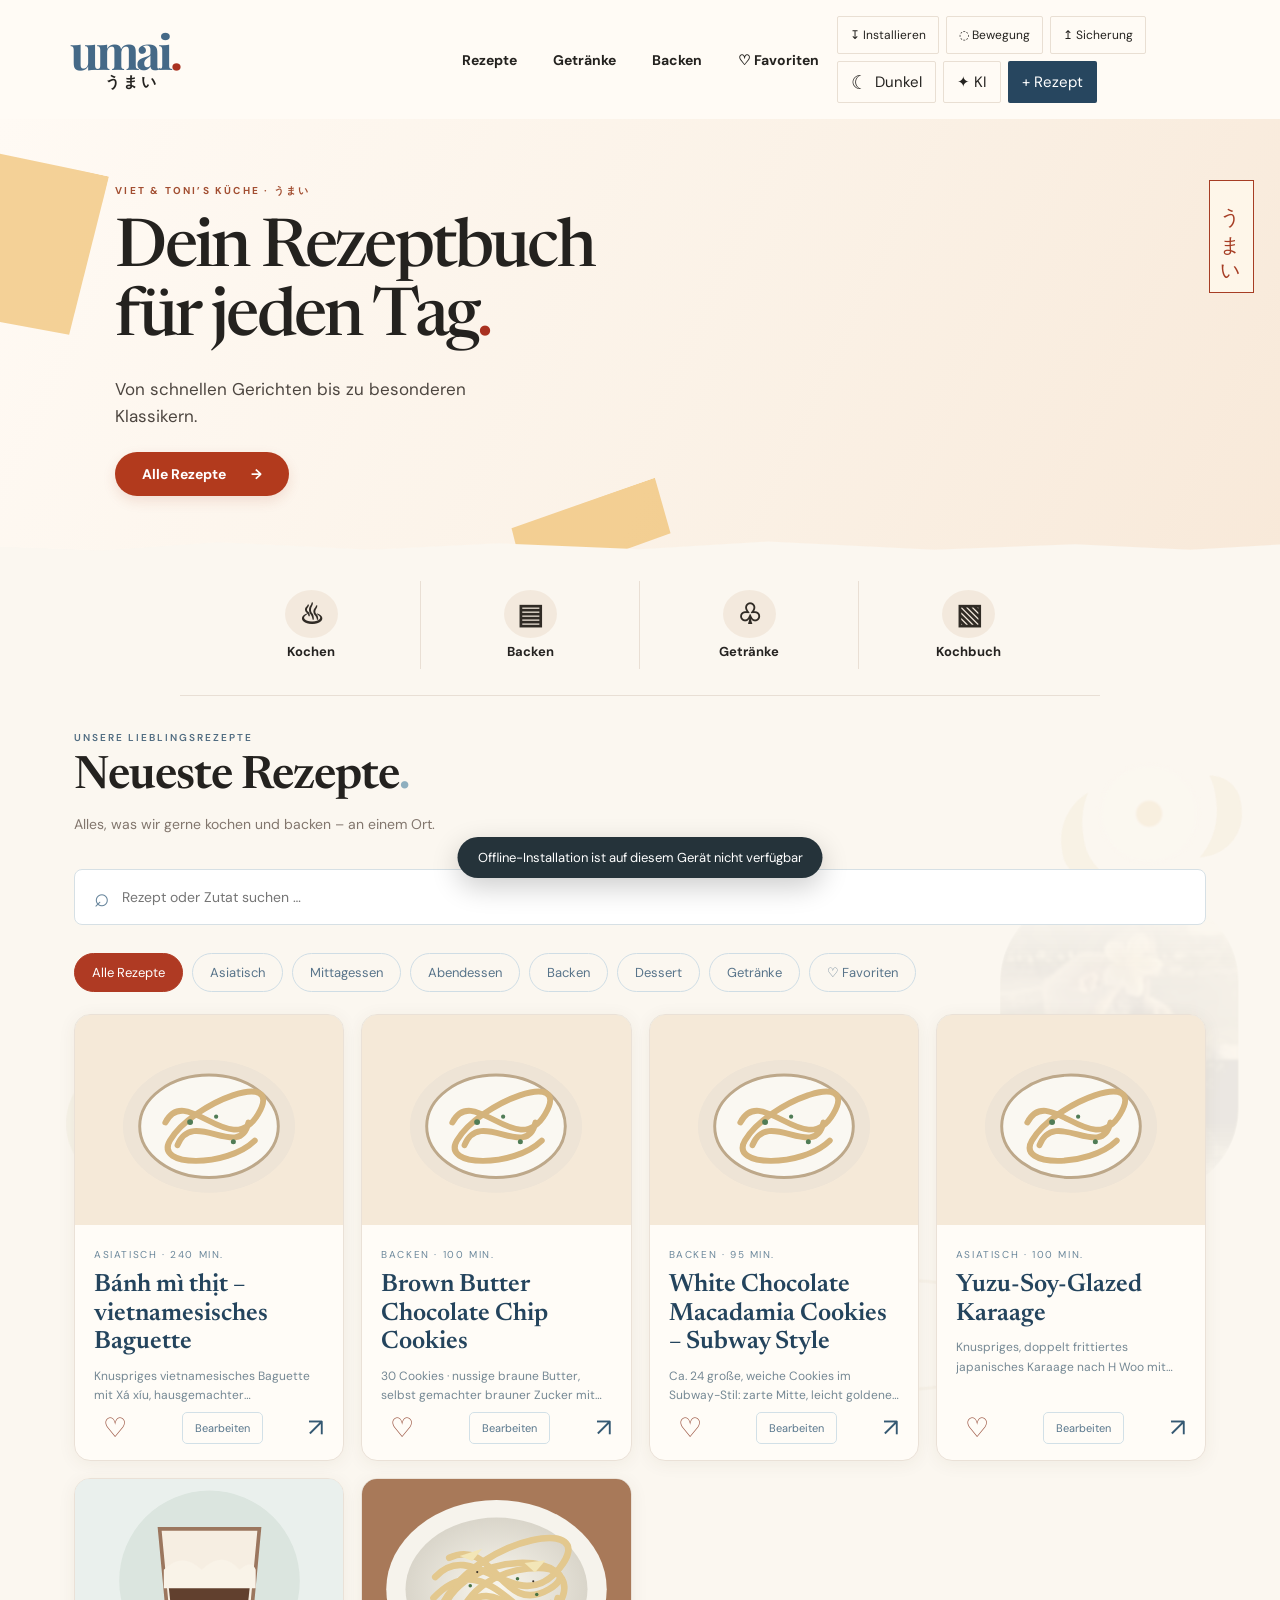
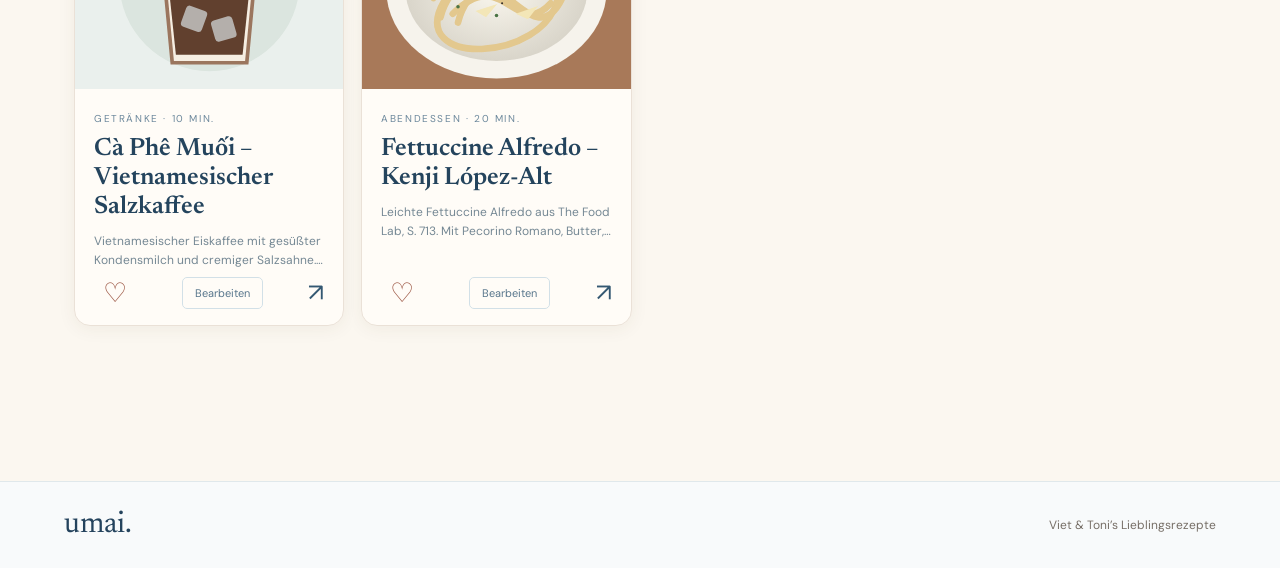
==== commit f19addc3: "Avoid duplicate browser storage when validating uploaded recipe photos" ====
--- a/index.html
+++ b/index.html
@@ -432,8 +432,8 @@
    const copy=recipes.filter(r=>r.id!==id);
    copy.unshift({id,image:data,title:form.elements.title.value,description:form.elements.description.value,category:form.elements.category.value,time:Number(form.elements.time.value),ingredients:form.elements.ingredients.value.split('\\n'),steps:form.elements.steps.value.split('\\n')});
    const serialized=JSON.stringify(copy);
-   const probe='umai-photo-storage-check';
-   localStorage.setItem(probe,serialized);localStorage.removeItem(probe);
+   const previous=localStorage.getItem('umai-recipes')||'';
+   if(serialized.length>3500000 || serialized.length-previous.length>1200000)throw Error('Speicherlimit erreicht');
   }catch(err){e.preventDefault();e.stopImmediatePropagation();status.textContent='Nicht genug Speicherplatz auf diesem Gerät. Bitte ein kleineres Foto wählen oder ältere Bilder entfernen.'}
  },true);
 })();
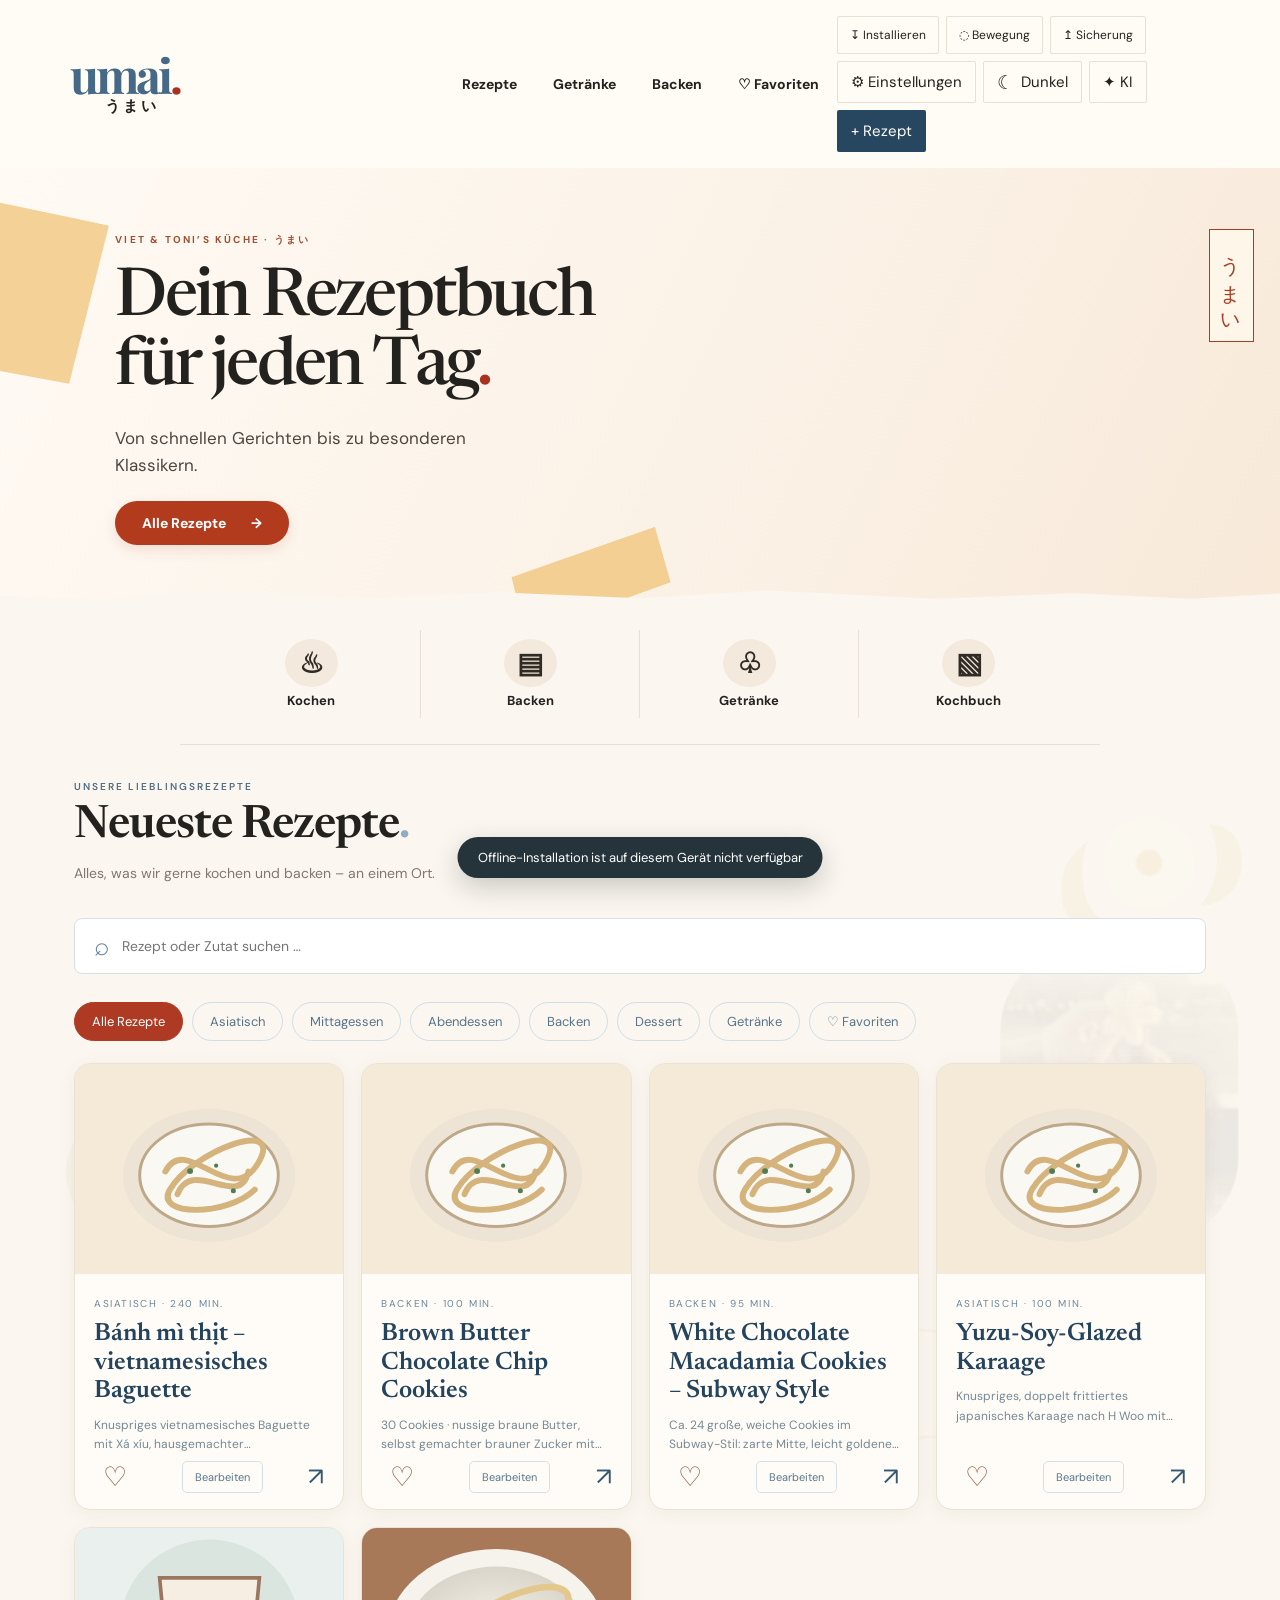
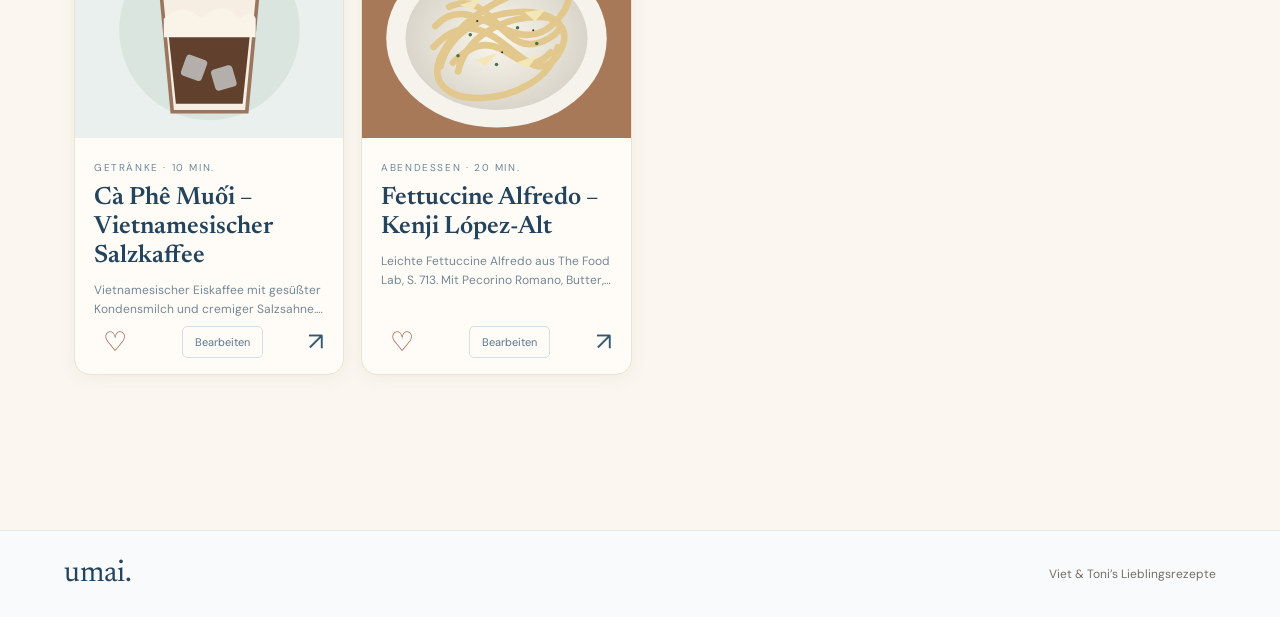
==== commit a3734cc0: "Add homepage background image settings with upload and fade slider" ====
--- a/index.html
+++ b/index.html
@@ -295,7 +295,10 @@
 
 /* Direct recipe photo editing */
 .umai-photo-editor{display:flex;align-items:center;gap:18px;padding:15px;border:1px solid var(--line);border-radius:14px;background:rgba(150,120,80,.045);margin:9px 0 13px}.umai-photo-editor>img{width:122px;height:105px;object-fit:cover;border-radius:10px;background:#eee2d5;flex-shrink:0}.umai-photo-controls{display:flex;flex-direction:column;align-items:flex-start;gap:9px;min-width:0}.umai-upload-btn{display:inline-flex!important;align-items:center;justify-content:center;background:#9d3d25;color:white!important;border-radius:999px;padding:10px 15px!important;cursor:pointer;font-weight:700;font-size:13px}.umai-upload-btn:hover{filter:brightness(1.08)}.umai-photo-controls input[type=file]{position:absolute;width:1px;height:1px;opacity:0;pointer-events:none}.umai-photo-controls input[type=file]:focus-visible+.ghost{outline:2px solid currentColor}.umai-photo-controls small{font-size:12px;line-height:1.45;color:var(--muted)}@media(max-width:520px){.umai-photo-editor{align-items:flex-start;gap:11px}.umai-photo-editor>img{width:86px;height:86px}.umai-upload-btn{padding:9px 11px!important}}
-</style><link rel="manifest" href="manifest.webmanifest"><link rel="stylesheet" href="assets/umai-enhancements.css"><meta name="apple-mobile-web-app-capable" content="yes"><meta name="apple-mobile-web-app-status-bar-style" content="default"><meta name="mobile-web-app-capable" content="yes"></head><body><header class="washi-header"><a class="logo washi-brand" href="#home" onclick="goHome(event)" aria-label="Zur UMAI Startseite"><span class="washi-wordmark">umai<span>.</span></span><small>うまい</small></a><nav class="washi-nav" aria-label="Hauptnavigation"><a href="#collection" onclick="selectSection('Alle')">Rezepte</a><a href="#collection" onclick="selectSection('Getränke')">Getränke</a><a href="#collection" onclick="selectSection('Backen')">Backen</a></nav><div class="header-actions washi-actions"><button class="theme-toggle ghost" id="themeToggle" type="button" onclick="toggleTheme()" aria-label="Dunkelmodus aktivieren"><span id="themeIcon">☾</span><span id="themeLabel">Dunkel</span></button><button class="ghost washi-ai" onclick="openAi()">✦ KI</button><button class="primary washi-add" onclick="edit()">+ Rezept</button></div></header><main id="home" class="simple-home washi-main"><section class="washi-hero" aria-label="Willkommen bei Umai"><div class="washi-paper washi-paper-one" aria-hidden="true"></div><div class="washi-hero-copy"><span class="washi-kicker">VIET &amp; TONI’S KÜCHE · うまい</span><h1>Dein Rezeptbuch<br>für jeden Tag<span class="washi-period">.</span></h1><p>Von schnellen Gerichten bis zu besonderen Klassikern.</p><a class="washi-cta" href="#collection">Alle Rezepte <span aria-hidden="true">→</span></a></div><div class="washi-hero-photo" aria-hidden="true"><img src="https://images.unsplash.com/photo-1473093295043-cdd812d0e601?w=1200&q=85" alt="" onerror="this.style.opacity=0"><span class="washi-vertical">うまい</span></div><div class="washi-paper washi-paper-two" aria-hidden="true"></div></section><div class="washi-shortcuts" aria-label="Rezeptbereiche"><button type="button" onclick="selectSection('Alle');document.getElementById('collection').scrollIntoView({behavior:'smooth'})"><span class="washi-shortcut-icon">♨</span><span>Kochen</span></button><button type="button" onclick="selectSection('Backen');document.getElementById('collection').scrollIntoView({behavior:'smooth'})"><span class="washi-shortcut-icon">▤</span><span>Backen</span></button><button type="button" onclick="selectSection('Getränke');document.getElementById('collection').scrollIntoView({behavior:'smooth'})"><span class="washi-shortcut-icon">♧</span><span>Getränke</span></button><button type="button" onclick="selectSection('Alle');document.getElementById('collection').scrollIntoView({behavior:'smooth'})"><span class="washi-shortcut-icon">▧</span><span>Kochbuch</span></button></div><section id="collection" class="simple-collection washi-collection"><div class="simple-heading"><div><span class="issue-label">UNSERE LIEBLINGSREZEPTE</span><h2>Neueste Rezepte<span class="title-period">.</span></h2><p>Alles, was wir gerne kochen und backen – an einem Ort.</p></div></div><div class="simple-search"><span aria-hidden="true">⌕</span><input id="search" type="search" placeholder="Rezept oder Zutat suchen …" aria-label="Rezepte durchsuchen" oninput="render()"></div><div class="simple-categories"><button class="simple-category active" data-section="Alle" onclick="selectSection('Alle')">Alle Rezepte</button><button class="simple-category" data-section="Asiatisch" onclick="selectSection('Asiatisch')">Asiatisch</button><button class="simple-category" data-section="Mittagessen" onclick="selectSection('Mittagessen')">Mittagessen</button><button class="simple-category" data-section="Abendessen" onclick="selectSection('Abendessen')">Abendessen</button><button class="simple-category" data-section="Backen" onclick="selectSection('Backen')">Backen</button><button class="simple-category" data-section="Dessert" onclick="selectSection('Dessert')">Dessert</button><button class="simple-category" data-section="Getränke" onclick="selectSection('Getränke')">Getränke</button></div><div id="kitchenState" hidden></div><div id="filters" hidden></div><div id="grid" class="simple-recipe-list"></div></section></main><footer><strong>umai.</strong><span>Viet &amp; Toni’s Lieblingsrezepte</span></footer><dialog id="aiDialog"><button class="close" onclick="aiDialog.close()">×</button><div class="eyebrow">UMAI · Küchenassistent</div><h2>Aus Notizen wird ein Rezept.</h2><p class="lead">Schreib einfach auf, was du gekocht hast. Die KI ergänzt fehlende Angaben und markiert Schätzungen.</p><label for="aiNotes">Deine Zutaten & Schritte</label><textarea id="aiNotes" rows="7" placeholder="Ich habe Hähnchen mit Sojasauce und Honig mariniert, angebraten und mit Reis serviert …"></textarea><label for="aiEndpoint">KI-Serveradresse (einmalig einrichten)</label><input id="aiEndpoint" type="url" placeholder="https://dein-worker.deine-subdomain.workers.dev"><p class="section-intro">Hier nur die öffentliche Worker-URL eintragen, niemals einen API-Schlüssel. Die Adresse bleibt auf diesem Gerät gespeichert.</p><p id="aiStatus" role="status" aria-live="polite"></p><div class="actions"><button class="primary" id="aiGenerate" onclick="generateAiRecipe()">✦ Rezept ausarbeiten</button><button class="ghost" onclick="aiDialog.close()">Abbrechen</button></div></dialog><dialog id="editor"><button class="close" onclick="editor.close()">×</button><h2 id="editorTitle">Neues Rezept</h2><form id="form"><input type="hidden" name="id"><label>Rezeptname</label><input name="title" required placeholder="Zum Beispiel: Bánh mì"><label>Beschreibung</label><textarea name="description" placeholder="Was macht dieses Rezept besonders?"></textarea><label>Kategorie</label><select name="category"><option>Asiatisch</option><option>Frühstück</option><option>Mittagessen</option><option>Abendessen</option><option>Backen</option><option>Dessert</option><option>Sonstiges</option><option>Getränke</option></select><label>Zubereitungszeit (Minuten)</label><input type="number" min="1" name="time" value="30"><label>Rezeptbild</label><div class="umai-photo-editor"><img id="umaiPhotoPreview" src="assets/recipe-placeholder.svg" alt="Vorschau des Rezeptbildes"><div class="umai-photo-controls"><label class="umai-upload-btn" for="umaiPhotoFile">Foto vom Gerät auswählen</label><input id="umaiPhotoFile" type="file" accept="image/jpeg,image/png,image/webp,image/avif,image/heic,image/heif" aria-label="Rezeptbild hochladen"><button id="umaiPhotoRemove" type="button" class="ghost">Bild entfernen</button><small id="umaiPhotoStatus" aria-live="polite">Bilder werden auf diesem Gerät gespeichert. Für andere Geräte: Datensicherung exportieren und importieren.</small></div></div><label for="umaiPhotoUrl">Oder Bild-URL einfügen</label><input id="umaiPhotoUrl" name="image" placeholder="https://…"><label>Zutaten (eine pro Zeile)</label><textarea name="ingredients" required placeholder="2 Karotten&#10;1 Baguette"></textarea><label>Zubereitung (ein Schritt pro Zeile)</label><textarea name="steps" required placeholder="Gemüse vorbereiten&#10;Baguette belegen"></textarea><div class="actions"><button class="primary" type="submit">Rezept speichern</button><button class="ghost" type="button" onclick="editor.close()">Abbrechen</button></div></form></dialog><dialog id="detail"><div id="detailContent"></div></dialog><script>const starter=[{"id":"banh-mi","title":"Bánh mì thịt – vietnamesisches Baguette","description":"Knuspriges vietnamesisches Baguette mit Xá xíu, hausgemachter Leberpastete, Butter, Mayonnaise, süß-sauer eingelegtem Gemüse und frischen Kräutern. Ein ausführliches Grundrezept für 4 Sandwiches.","category":"Asiatisch","time":240,"image":"https://images.unsplash.com/photo-1600454309261-3dc9b7597637?w=1000&q=85","ingredients":["FÜR 4 BÁNH MÌ · BAGUETTE","350 g Weizenmehl (Type 550)","220 ml lauwarmes Wasser","5 g Trockenhefe","8 g Zucker","7 g Salz","15 ml neutrales Öl","LEBERPASTETE","200 g Hähnchenleber, sorgfältig geputzt","1 kleine Zwiebel, fein gehackt","2 Knoblauchzehen","60 g Butter","50 ml Milch oder Sahne","1 TL Fischsauce, Pfeffer","HAUSGEMACHTE BUTTER","100 g weiche Butter","1 kleine Prise Salz","XÁ XÍU (GEWÜRZTES SCHWEINEFLEISCH)","500 g Schweinenacken oder Schweineschulter","2 EL Hoisin-Sauce","1 EL Sojasauce","1 EL Honig","1 EL Fischsauce","1 TL Fünf-Gewürze-Pulver","2 Knoblauchzehen, gepresst","1 TL Sesamöl","MAYONNAISE","1 Eigelb (sehr frisch oder pasteurisiert)","1 TL Senf","150 ml neutrales Öl","1 TL Zitronensaft oder Reisessig","Salz und eine Prise Zucker","ĐỒ CHUA (EINGELEGTES GEMÜSE)","150 g Karotten","150 g weißer Rettich","100 ml Reisessig","100 ml Wasser","50 g Zucker","1 TL Salz","ZUM BELEGEN & SAUCE","½ Salatgurke, in Stiften","1 Bund Koriander","1 frische Chili, nach Geschmack","2 EL Sojasauce","1 TL Honig","1 TL Limettensaft"],"steps":["1 · BAGUETTE – Teig ansetzen: Hefe und Zucker im lauwarmen Wasser verrühren, 5–10 Minuten stehen lassen. Mit Mehl, Salz und Öl zu einem glatten, elastischen Teig kneten (8–10 Minuten).","2 · BAGUETTE – Gehen lassen: Abgedeckt an einem warmen Ort etwa 60–90 Minuten gehen lassen, bis sich das Volumen deutlich vergrößert hat.","3 · BAGUETTE – Formen: Teig in vier Portionen teilen, länglich formen und auf Backpapier legen. Weitere 30–45 Minuten abgedeckt gehen lassen. Backofen auf 230 °C Ober-/Unterhitze vorheizen.","4 · BAGUETTE – Backen: Baguettes schräg einschneiden. Eine hitzefeste Schale mit heißem Wasser für Dampf in den Ofen stellen. Etwa 18–23 Minuten goldbraun backen und auf einem Gitter abkühlen lassen.","5 · ĐỒ CHUA – Gemüse einlegen: Karotten und Rettich in feine Stifte schneiden. Reisessig, Wasser, Zucker und Salz verrühren, bis sich alles löst. Gemüse einlegen und mindestens 30 Minuten, besser 1–2 Stunden ziehen lassen.","6 · XÁ XÍU – Marinieren: Hoisin-Sauce, Sojasauce, Honig, Fischsauce, Fünf-Gewürze-Pulver, Knoblauch und Sesamöl vermischen. Schweinefleisch damit einreiben und mindestens 1 Stunde, besser über Nacht, im Kühlschrank marinieren.","7 · XÁ XÍU – Garen: Fleisch bei 190 °C Ober-/Unterhitze etwa 35–50 Minuten braten, je nach Dicke. Zwischendurch mit Marinade bestreichen. Schweinefleisch vollständig durchgaren (Kerntemperatur mindestens 70 °C) und 10 Minuten ruhen lassen; anschließend dünn aufschneiden.","8 · LEBERPASTETE – Vorbereiten: Leber gründlich putzen. Zwiebel und Knoblauch in 20 g Butter glasig dünsten. Leber dazugeben und vollständig durchgaren, sodass sie innen nicht mehr roh ist.","9 · LEBERPASTETE – Mixen: Gegarte Leber mit restlicher Butter, Milch oder Sahne und Fischsauce fein pürieren. Mit Pfeffer abschmecken, in eine Schale füllen und bis zur Verwendung kalt stellen.","10 · BUTTER – Aufschlagen: Weiche Butter mit einer Prise Salz 2–3 Minuten luftig aufschlagen. Bis zum Belegen kühl aufbewahren.","11 · MAYONNAISE – Emulgieren: Eigelb mit Senf verrühren. Öl zunächst tropfenweise, dann in dünnem Strahl unter ständigem Rühren einarbeiten. Mit Zitronensaft, Salz und Zucker abschmecken. Durchgehend gekühlt halten und zeitnah verzehren.","12 · SAUCE – Verrühren: Sojasauce, Honig und Limettensaft mischen. Nach Geschmack mit etwas Wasser verdünnen.","13 · VORBEREITEN – Frische Zutaten: Gurke in Stifte schneiden, Koriander waschen und trocken tupfen. Chili in dünne Ringe schneiden. Eingelegtes Gemüse abtropfen lassen.","14 · BÁNH MÌ – Zusammenbauen: Baguettes längs aufschneiden und bei Bedarf kurz aufbacken. Innen mit aufgeschlagener Butter, Leberpastete und Mayonnaise bestreichen. Mit Xá xíu, Đồ chua, Gurke, Koriander und Chili belegen.","15 · SERVIEREN – Fertigstellen: Etwas Sauce darüberträufeln, Sandwich leicht zusammendrücken und sofort servieren. Tipp: Marinade und Pastete kannst du am Vortag vorbereiten."]}];const featuredPasta=[{"id":"kenji-lighter-fettuccine-alfredo","title":"Fettuccine Alfredo – Kenji López-Alt","description":"Leichte Fettuccine Alfredo aus The Food Lab, S. 713. Mit Pecorino Romano, Butter, Sahne und etwas Speisestärke. 4 Portionen. Zwei optionale Varianten auswählbar.","category":"Abendessen","servings":4,"time":20,"image":"assets/fettuccine-alfredo.svg","ingredients":["GRUNDREZEPT · 4 PORTIONEN","57 g Pecorino Romano, frisch gerieben (plus etwas zum Servieren)","1,3 g Maisstärke (½ TL)","57 g ungesalzene Butter, in Stücke geschnitten","½ TL frisch gemahlener schwarzer Pfeffer, zusätzlich nach Geschmack","120 ml Sahne (½ Cup Heavy Cream)","454 g frische Fettuccine","6 g Schnittlauch oder ca. 8 g Petersilie, frisch gehackt","Salz nach Geschmack","ca. 475 ml aufgefangenes Pastawasser (zunächst 240 ml verwenden)"],"steps":["1 · VORBEREITEN – Pecorino und Maisstärke in einer kleinen Schüssel gründlich vermengen. Butter, ½ TL Pfeffer und Sahne hinzufügen. Einen großen Topf Salzwasser aufkochen.","2 · PASTA KOCHEN – Frische Fettuccine im kochenden Wasser etwa 1½ Minuten bis al dente garen. Vor dem Abgießen etwa 475 ml Kochwasser auffangen.","3 · SAUCE BINDEN – Pasta zurück in den Topf geben. Käsemischung und zunächst 240 ml Pastawasser hinzufügen. Bei mittlerer Hitze unter ständigem Rühren ca. 2 Minuten erhitzen, bis die Sauce eindickt und die Nudeln überzieht. Mit weiterem Pastawasser nach Bedarf verdünnen.","4 · SERVIEREN – Schnittlauch oder Petersilie einrühren, mit Salz und schwarzem Pfeffer abschmecken und sofort mit zusätzlichem Pecorino servieren."],"variants":[{"id":"original","name":"Original","description":"Die leichte Alfredo-Sauce aus dem Kochbuch.","ingredients":[],"stepNote":""},{"id":"prosciutto","name":"Prosciutto, Erbsen & Rucola","description":"Cremige Pasta mit Erbsen, Schinken und Rucola.","ingredients":["ca. 150–160 g aufgetaute TK-Erbsen (1 Cup)","85 g Prosciutto, in feinen Streifen","ca. 60 g Rucola, locker eingefüllt (3 Cups)"],"removeIngredients":["6 g Schnittlauch oder ca. 8 g Petersilie, frisch gehackt"],"stepNote":"VARIANTE – Schnittlauch bzw. Petersilie weglassen. Nach der Zugabe der ersten 240 ml Pastawasser Erbsen, Prosciutto und Rucola einrühren und anschließend wie beschrieben fertigstellen."},{"id":"lemon","name":"Zitrone & Rosmarin","description":"Frische Zitronenschale und aromatischer Rosmarin.","ingredients":["ca. 2 g fein abgeriebene Zitronenschale (1 TL)","ca. 2–3 g frisch gehackter Rosmarin (1 EL)"],"removeIngredients":["6 g Schnittlauch oder ca. 8 g Petersilie, frisch gehackt"],"stepNote":"VARIANTE – Schnittlauch bzw. Petersilie weglassen. Zitronenschale und Rosmarin zusammen mit Butter und Sahne zur Käsemischung geben; anschließend wie im Grundrezept fortfahren."}]}];const featuredDrinks=[{"id":"ca-phe-muoi","title":"Cà Phê Muối – Vietnamesischer Salzkaffee","description":"Vietnamesischer Eiskaffee mit gesüßter Kondensmilch und cremiger Salzsahne. Für 1 Glas. Salzempfehlung: 0,3 g.","category":"Getränke","servings":1,"time":10,"image":"assets/coffee-finish.svg","stepImages":["assets/coffee-mix.svg","assets/coffee-cream.svg","assets/coffee-finish.svg"],"ingredients":["KAFFEE","20 ml gesüßte Kondensmilch","60 ml schwarzer, purer Kaffee","Eiswürfel nach Bedarf","SALZCREME","30 ml Rich's Non-Dairy Cream (pflanzliche Schlagcreme)","30 ml Whipping Cream (Schlagsahne)","0,3 g feines Salz (Empfehlung; Original: eine kleine Prise)"],"steps":["1 · KAFFEE MISCHEN – Kondensmilch und schwarzen Kaffee in einem Glas gründlich verrühren.","2 · SALZCREME AUFSCHLAGEN – Non-Dairy Cream, Schlagsahne und etwa 0,3 g Salz mit einem Handmixer cremig aufschlagen. Die Creme soll leicht dickflüssig und gießfähig sein.","3 · SERVIEREN – Eiswürfel zum Kaffee geben, Salzcreme vorsichtig darüber gießen und sofort genießen."]}];const featuredCooking=[{"id":"yuzu-soy-glazed-karaage","title":"Yuzu-Soy-Glazed Karaage","description":"Knuspriges, doppelt frittiertes japanisches Karaage nach H Woo mit Yuzu-Soy-Glaze. Marinade und Panade nach der geteilten Vorlage; Glaze-Mengen sind geschätzt. 2–3 Portionen.","category":"Asiatisch","servings":3,"time":100,"image":"https://unsplash.com/photos/ydH1nhQks4Q/download?force=true&w=1200","ingredients":["HÄHNCHEN & MARINADE","680 g ausgelöste Hähnchenoberkeulen","Salz und weißer Pfeffer nach Geschmack","2,5 cm Ingwer, gerieben","2 Knoblauchzehen, fein gehackt","1 EL Yondū","1 EL Sesamöl","1 EL Sojasauce","1 EL Austernsauce","1 EL Sake","1 EL Mirin","PANADE","160 g Kartoffelstärke, aufgeteilt","1 Eigelb","1 EL Rapsöl","800 ml Erdnussöl zum Frittieren (je nach Topf; Verbrauch nicht proportional)","YUZU-SOY-GLAZE (GESCHÄTZTE MENGEN)","80 ml Wasser","55 g Zucker","60 ml weiße Sojasauce (Shiro Shoyu)","30 ml Mirin","Yuzu Kosho (Menge in der Vorlage nicht gesichert)","OPTIONAL & GARNITUR","1 TL Speisestärke (bei Bedarf zum Andicken)","1 Frühlingszwiebel, fein geschnitten","1 TL gerösteter Sesam"],"steps":["1 · MARINIEREN – Oberkeulen in gleich große Stücke schneiden (ca. 4 Stücke je Keule), leicht salzen und pfeffern. Ingwer, Knoblauch, Yondū, Sesamöl, Sojasauce, Austernsauce, Sake und Mirin zugeben. Mindestens 30 Minuten, am besten über Nacht, abgedeckt im Kühlschrank marinieren.","2 · PANADE – Fleisch mit Eigelb, ca. der Hälfte der Kartoffelstärke und Rapsöl vermischen. Anschließend jedes Stück in der restlichen Kartoffelstärke wälzen, sodass eine unregelmäßige knusprige Kruste entsteht.","3 · ERSTES FRITTIEREN – Öl auf 163 °C erhitzen. In kleinen Portionen ca. 90 Sekunden frittieren und auf einem Gitter mindestens 10 Minuten ruhen lassen. Zeiten aus H Woos Vorlage sind Richtwerte.","4 · ZWEITES FRITTIEREN – Öl auf 191 °C erhitzen und die Stücke ca. 45 Sekunden erneut frittieren, bis sie knusprig und goldbraun sind. Die Kerntemperatur des Hähnchens muss mindestens 74 °C erreichen; bei Bedarf Garzeit verlängern.","5 · GLAZE KOCHEN – Wasser und Zucker erhitzen, bis der Zucker gelöst ist. Weiße Sojasauce und Mirin zugeben und 3–5 Minuten sanft köcheln lassen. Yuzu Kosho einrühren. Falls nötig, mit in etwas kaltem Wasser angerührter Speisestärke leicht andicken. Nur dünn sirupartig einkochen, nicht dick wie BBQ-Sauce.","6 · LEICHT GLASIEREN – Das frisch frittierte Karaage in einer großen Schüssel mit zunächst 2–3 EL Glaze ganz kurz schwenken. Nicht darin einweichen: Die Kruste soll möglichst knusprig bleiben. Restliche Glaze separat reichen.","7 · SERVIEREN – Mit fein geschnittener Frühlingszwiebel und geröstetem Sesam bestreuen. Sofort servieren. Hinweis: Die Glaze-Zutaten sind aus den geteilten Videobildern erkennbar, die Mengen jedoch eine eigene Schätzung; es wird echter Yuzu Kosho statt einer Ersatzmischung verwendet."]}];const featuredBakes=[{"id":"brown-butter-chocolate-chip-cookies","title":"Brown Butter Chocolate Chip Cookies","description":"30 Cookies · nussige braune Butter, selbst gemachter brauner Zucker mit Melasse und echte Vanille. Originalrezept aus Viet & Tonis PDF. Ca. 44 g Teig pro Cookie; 12–14 Min. Backzeit pro Blech.","category":"Backen","time":100,"image":"https://unsplash.com/photos/4Mh3AjljekQ/download?force=true&w=1200","ingredients":["TEIG","366 g Mehl (Type 405/550)","187,5 g weißer Zucker (für selbst gemachten braunen Zucker)","37,5 g Melasse","125 g weißer Zucker (zusätzlich)","283 g gesalzene Butter","74 g verquirltes Ei (aus 2 Eiern + 1 Eigelb; Rest nicht verwenden)","19 g Milch","1 Vanilleschote (Mark)","7,5 g Salz","1,3 g Backpulver","5,6 g Natron","213 g Schokolade (Chips oder grob gehackt)"],"steps":["1 · BUTTER BRÄUNEN – Gesalzene Butter im hellen Topf bei mittlerer Hitze ca. 5–8 Min. bräunen, bis sie nussig duftet und braune Flöckchen sichtbar sind. Durch ein feines Sieb gießen. Leere Vanilleschote 5–10 Min. in der warmen Butter ziehen lassen, entfernen und Butter vollständig auf Raumtemperatur abkühlen lassen.","2 · BRAUNEN ZUCKER HERSTELLEN – 187,5 g weißen Zucker mit 37,5 g Melasse in der Rührschüssel mit Schneebesen-Aufsatz zu ca. 225 g leicht feuchtem braunem Zucker verrühren.","3 · ZUCKER & BUTTER – Abgekühlte braune Butter, selbst gemachten braunen Zucker und weitere 125 g weißen Zucker mit dem Paddel-/K-Aufsatz vermengen.","4 · VANILLE – Mark der Vanilleschote kurz unterrühren.","5 · EIER – 2 Eier und 1 Eigelb verquirlen, davon exakt 74 g abwiegen und in den Teig rühren, bis er homogen ist.","6 · MILCH – 19 g Milch unterrühren.","7 · TROCKENE ZUTATEN – Mehl, Backpulver, Salz und Natron mischen. Auf niedriger Stufe nur einrühren, bis kein Mehl mehr sichtbar ist; nicht überrühren.","8 · SCHOKOLADE – Schokolade grob hacken und von Hand unterheben.","9 · KÜHLEN – Teig abdecken und ca. 30 Min. kaltstellen, damit die Cookies beim Backen nicht zu stark zerlaufen.","10 · PORTIONIEREN – 30 Teigkugeln zu je ca. 44 g formen. Mit viel Abstand auf Bleche setzen (ca. 6 pro Standardblech).","11 · BACKEN – Ofen auf 175 °C Ober-/Unterhitze oder 155–160 °C Umluft vorheizen. Jeweils ein Blech mittig 12–14 Min. backen, bis die Ränder goldbraun und die Mitten noch weich/glänzend sind.","12 · RUHEN – 5–10 Min. auf dem heißen Blech ruhen lassen, dann auf ein Kuchengitter setzen."]},{"id":"white-chocolate-macadamia-subway-style","title":"White Chocolate Macadamia Cookies – Subway Style","description":"Ca. 24 große, weiche Cookies im Subway-Stil: zarte Mitte, leicht goldene Ränder, weiße Schokoladenstücke und Macadamianüsse. Eigenständige, an Subway angelehnte Rezeptvariante – kein offizielles Subway-Rezept.","category":"Backen","time":95,"image":"https://commons.wikimedia.org/wiki/Special:FilePath/White_chocolate_and_macadamia_cookies.jpg?width=1200","ingredients":["TEIG","280 g Weizenmehl (Type 405)","170 g weiche Butter (ungesalzen)","150 g brauner Zucker","90 g weißer Zucker","1 Ei (Größe L)","1 Eigelb","2 TL Vanilleextrakt","1 TL Speisestärke","1/2 TL Natron","1/2 TL Backpulver","1/2 TL feines Salz","EINLAGE","200 g weiße Schokolade, grob gehackt","140 g Macadamianüsse, grob gehackt"],"steps":["1 · VORBEREITEN – Weiße Schokolade und Macadamianüsse grob hacken. Butter rechtzeitig auf Raumtemperatur bringen.","2 · BUTTER & ZUCKER – Weiche Butter mit braunem und weißem Zucker 2–3 Min. cremig rühren, aber nicht übermäßig luftig aufschlagen.","3 · EIER & VANILLE – Ei, Eigelb und Vanilleextrakt einrühren, bis die Masse glatt ist.","4 · TROCKENE ZUTATEN – Mehl, Speisestärke, Natron, Backpulver und Salz mischen. Kurz unter die Buttermasse rühren, bis gerade ein Teig entsteht.","5 · EINLAGE – Weiße Schokolade und Macadamianüsse unterheben. Ein paar Stücke für die Oberfläche aufbewahren.","6 · KÜHLEN – Teig mindestens 45 Min. im Kühlschrank ruhen lassen. So bleiben die Cookies dick und weich.","7 · FORMEN – Ca. 24 Kugeln zu je ungefähr 45 g formen, leicht flachdrücken und übrige Schokolade/Nüsse obenauf setzen.","8 · BACKEN – Ofen auf 175 °C Ober-/Unterhitze vorheizen. Mit reichlich Abstand auf Backpapier setzen und ca. 10–12 Min. backen. Die Ränder sollen gerade goldfarben, die Mitten noch hell und weich sein.","9 · AUSKÜHLEN – Cookies 8–10 Min. auf dem Blech fest werden lassen. Erst dann umsetzen. Für besonders weiche Cookies nicht zu lange backen."]}];let recipes;try{recipes=JSON.parse(localStorage.getItem('umai-recipes'))||starter}catch(e){recipes=starter}// Upgrade only the original short demo recipe, preserving user-edited versions.
+
+/* Personalizable, understated homepage photograph */
+.washi-hero-photo img#umaiHeroImage{opacity:var(--umai-hero-opacity,.45);transition:opacity .22s ease}.umai-hero-settings{width:min(530px,calc(100vw - 26px));max-height:90dvh;overflow:auto;border:1px solid var(--line);border-radius:18px;padding:26px;background:var(--bg);color:var(--ink);box-shadow:0 20px 80px #0004}.umai-hero-settings::backdrop{background:#1d1b18a8;backdrop-filter:blur(3px)}.umai-hero-settings form{display:flex;flex-direction:column;gap:12px}.umai-settings-top{display:flex;justify-content:space-between;align-items:start;gap:12px}.umai-settings-top small{color:var(--accent);font-size:11px;letter-spacing:.13em;font-weight:700}.umai-settings-top h2{font:500 32px 'Newsreader',serif;margin:8px 0}.umai-settings-top p{color:var(--muted);line-height:1.55;margin:0 0 8px}.umai-settings-preview{width:100%;height:185px;object-fit:cover;border-radius:12px;background:#e8e1d6}.umai-hero-settings label:not(.umai-upload-btn){font-weight:700;font-size:13px}.umai-hero-settings input[type=url]{width:100%;padding:12px;border-radius:9px;border:1px solid var(--line);background:transparent;color:var(--ink)}.umai-hero-settings input[type=file]{position:absolute;width:1px;height:1px;opacity:0}.umai-opacity-line,.umai-opacity-labels,.umai-settings-bottom{display:flex;justify-content:space-between;align-items:center;gap:12px}.umai-hero-settings input[type=range]{width:100%;accent-color:#b33b22;cursor:pointer}.umai-opacity-labels{font-size:12px;color:var(--muted)}.umai-settings-status{font-size:12px;color:var(--muted);line-height:1.45}.umai-settings-bottom{margin-top:5px}.umai-settings-trigger{white-space:nowrap}@media(max-width:750px){.umai-settings-trigger span{display:none}.umai-hero-settings{padding:18px}}@media(prefers-reduced-motion:reduce){.washi-hero-photo img#umaiHeroImage{transition:none}}
+</style><link rel="manifest" href="manifest.webmanifest"><link rel="stylesheet" href="assets/umai-enhancements.css"><meta name="apple-mobile-web-app-capable" content="yes"><meta name="apple-mobile-web-app-status-bar-style" content="default"><meta name="mobile-web-app-capable" content="yes"></head><body><header class="washi-header"><a class="logo washi-brand" href="#home" onclick="goHome(event)" aria-label="Zur UMAI Startseite"><span class="washi-wordmark">umai<span>.</span></span><small>うまい</small></a><nav class="washi-nav" aria-label="Hauptnavigation"><a href="#collection" onclick="selectSection('Alle')">Rezepte</a><a href="#collection" onclick="selectSection('Getränke')">Getränke</a><a href="#collection" onclick="selectSection('Backen')">Backen</a></nav><div class="header-actions washi-actions"><button class="ghost umai-settings-trigger" type="button" onclick="openHeroSettings()" aria-label="Hintergrundbild einstellen" title="Hintergrundbild einstellen">⚙ <span>Einstellungen</span></button><button class="theme-toggle ghost" id="themeToggle" type="button" onclick="toggleTheme()" aria-label="Dunkelmodus aktivieren"><span id="themeIcon">☾</span><span id="themeLabel">Dunkel</span></button><button class="ghost washi-ai" onclick="openAi()">✦ KI</button><button class="primary washi-add" onclick="edit()">+ Rezept</button></div></header><main id="home" class="simple-home washi-main"><section class="washi-hero" aria-label="Willkommen bei Umai"><div class="washi-paper washi-paper-one" aria-hidden="true"></div><div class="washi-hero-copy"><span class="washi-kicker">VIET &amp; TONI’S KÜCHE · うまい</span><h1>Dein Rezeptbuch<br>für jeden Tag<span class="washi-period">.</span></h1><p>Von schnellen Gerichten bis zu besonderen Klassikern.</p><a class="washi-cta" href="#collection">Alle Rezepte <span aria-hidden="true">→</span></a></div><div class="washi-hero-photo" aria-hidden="true"><img id="umaiHeroImage" src="https://images.unsplash.com/photo-1473093295043-cdd812d0e601?w=1200&q=85" alt="" onerror="this.style.opacity=0"><span class="washi-vertical">うまい</span></div><div class="washi-paper washi-paper-two" aria-hidden="true"></div></section><div class="washi-shortcuts" aria-label="Rezeptbereiche"><button type="button" onclick="selectSection('Alle');document.getElementById('collection').scrollIntoView({behavior:'smooth'})"><span class="washi-shortcut-icon">♨</span><span>Kochen</span></button><button type="button" onclick="selectSection('Backen');document.getElementById('collection').scrollIntoView({behavior:'smooth'})"><span class="washi-shortcut-icon">▤</span><span>Backen</span></button><button type="button" onclick="selectSection('Getränke');document.getElementById('collection').scrollIntoView({behavior:'smooth'})"><span class="washi-shortcut-icon">♧</span><span>Getränke</span></button><button type="button" onclick="selectSection('Alle');document.getElementById('collection').scrollIntoView({behavior:'smooth'})"><span class="washi-shortcut-icon">▧</span><span>Kochbuch</span></button></div><section id="collection" class="simple-collection washi-collection"><div class="simple-heading"><div><span class="issue-label">UNSERE LIEBLINGSREZEPTE</span><h2>Neueste Rezepte<span class="title-period">.</span></h2><p>Alles, was wir gerne kochen und backen – an einem Ort.</p></div></div><div class="simple-search"><span aria-hidden="true">⌕</span><input id="search" type="search" placeholder="Rezept oder Zutat suchen …" aria-label="Rezepte durchsuchen" oninput="render()"></div><div class="simple-categories"><button class="simple-category active" data-section="Alle" onclick="selectSection('Alle')">Alle Rezepte</button><button class="simple-category" data-section="Asiatisch" onclick="selectSection('Asiatisch')">Asiatisch</button><button class="simple-category" data-section="Mittagessen" onclick="selectSection('Mittagessen')">Mittagessen</button><button class="simple-category" data-section="Abendessen" onclick="selectSection('Abendessen')">Abendessen</button><button class="simple-category" data-section="Backen" onclick="selectSection('Backen')">Backen</button><button class="simple-category" data-section="Dessert" onclick="selectSection('Dessert')">Dessert</button><button class="simple-category" data-section="Getränke" onclick="selectSection('Getränke')">Getränke</button></div><div id="kitchenState" hidden></div><div id="filters" hidden></div><div id="grid" class="simple-recipe-list"></div></section></main><footer><strong>umai.</strong><span>Viet &amp; Toni’s Lieblingsrezepte</span></footer><dialog id="aiDialog"><button class="close" onclick="aiDialog.close()">×</button><div class="eyebrow">UMAI · Küchenassistent</div><h2>Aus Notizen wird ein Rezept.</h2><p class="lead">Schreib einfach auf, was du gekocht hast. Die KI ergänzt fehlende Angaben und markiert Schätzungen.</p><label for="aiNotes">Deine Zutaten & Schritte</label><textarea id="aiNotes" rows="7" placeholder="Ich habe Hähnchen mit Sojasauce und Honig mariniert, angebraten und mit Reis serviert …"></textarea><label for="aiEndpoint">KI-Serveradresse (einmalig einrichten)</label><input id="aiEndpoint" type="url" placeholder="https://dein-worker.deine-subdomain.workers.dev"><p class="section-intro">Hier nur die öffentliche Worker-URL eintragen, niemals einen API-Schlüssel. Die Adresse bleibt auf diesem Gerät gespeichert.</p><p id="aiStatus" role="status" aria-live="polite"></p><div class="actions"><button class="primary" id="aiGenerate" onclick="generateAiRecipe()">✦ Rezept ausarbeiten</button><button class="ghost" onclick="aiDialog.close()">Abbrechen</button></div></dialog><dialog id="editor"><button class="close" onclick="editor.close()">×</button><h2 id="editorTitle">Neues Rezept</h2><form id="form"><input type="hidden" name="id"><label>Rezeptname</label><input name="title" required placeholder="Zum Beispiel: Bánh mì"><label>Beschreibung</label><textarea name="description" placeholder="Was macht dieses Rezept besonders?"></textarea><label>Kategorie</label><select name="category"><option>Asiatisch</option><option>Frühstück</option><option>Mittagessen</option><option>Abendessen</option><option>Backen</option><option>Dessert</option><option>Sonstiges</option><option>Getränke</option></select><label>Zubereitungszeit (Minuten)</label><input type="number" min="1" name="time" value="30"><label>Rezeptbild</label><div class="umai-photo-editor"><img id="umaiPhotoPreview" src="assets/recipe-placeholder.svg" alt="Vorschau des Rezeptbildes"><div class="umai-photo-controls"><label class="umai-upload-btn" for="umaiPhotoFile">Foto vom Gerät auswählen</label><input id="umaiPhotoFile" type="file" accept="image/jpeg,image/png,image/webp,image/avif,image/heic,image/heif" aria-label="Rezeptbild hochladen"><button id="umaiPhotoRemove" type="button" class="ghost">Bild entfernen</button><small id="umaiPhotoStatus" aria-live="polite">Bilder werden auf diesem Gerät gespeichert. Für andere Geräte: Datensicherung exportieren und importieren.</small></div></div><label for="umaiPhotoUrl">Oder Bild-URL einfügen</label><input id="umaiPhotoUrl" name="image" placeholder="https://…"><label>Zutaten (eine pro Zeile)</label><textarea name="ingredients" required placeholder="2 Karotten&#10;1 Baguette"></textarea><label>Zubereitung (ein Schritt pro Zeile)</label><textarea name="steps" required placeholder="Gemüse vorbereiten&#10;Baguette belegen"></textarea><div class="actions"><button class="primary" type="submit">Rezept speichern</button><button class="ghost" type="button" onclick="editor.close()">Abbrechen</button></div></form></dialog><dialog id="detail"><div id="detailContent"></div></dialog><dialog id="umaiHeroSettings" class="umai-hero-settings"><form method="dialog"><div class="umai-settings-top"><div><small>UMAI · PERSONALISIEREN</small><h2>Hintergrundbild</h2><p>Wähle dein eigenes Titelbild und bestimme, wie dezent es erscheinen soll.</p></div><button type="submit" class="ghost" aria-label="Schließen">✕</button></div><img id="umaiHeroSettingsPreview" class="umai-settings-preview" alt="Vorschau des Titelbildes"><label class="umai-upload-btn" for="umaiHeroFile">Bild auswählen</label><input type="file" id="umaiHeroFile" accept="image/*"><label for="umaiHeroUrl">Oder Bild-URL</label><input type="url" id="umaiHeroUrl" placeholder="https://…" autocomplete="off"><div class="umai-opacity-line"><label for="umaiHeroOpacity">Bildstärke</label><strong id="umaiHeroOpacityValue">45 %</strong></div><input id="umaiHeroOpacity" type="range" min="5" max="100" step="5" value="45"><div class="umai-opacity-labels"><span>Sehr dezent</span><span>Kräftig</span></div><p id="umaiHeroSettingsStatus" class="umai-settings-status" aria-live="polite">Änderungen werden auf diesem Gerät gespeichert.</p><div class="umai-settings-bottom"><button type="button" class="ghost" onclick="resetHeroSettings()">Zurücksetzen</button><button type="submit" class="primary">Fertig</button></div></form></dialog><script>const starter=[{"id":"banh-mi","title":"Bánh mì thịt – vietnamesisches Baguette","description":"Knuspriges vietnamesisches Baguette mit Xá xíu, hausgemachter Leberpastete, Butter, Mayonnaise, süß-sauer eingelegtem Gemüse und frischen Kräutern. Ein ausführliches Grundrezept für 4 Sandwiches.","category":"Asiatisch","time":240,"image":"https://images.unsplash.com/photo-1600454309261-3dc9b7597637?w=1000&q=85","ingredients":["FÜR 4 BÁNH MÌ · BAGUETTE","350 g Weizenmehl (Type 550)","220 ml lauwarmes Wasser","5 g Trockenhefe","8 g Zucker","7 g Salz","15 ml neutrales Öl","LEBERPASTETE","200 g Hähnchenleber, sorgfältig geputzt","1 kleine Zwiebel, fein gehackt","2 Knoblauchzehen","60 g Butter","50 ml Milch oder Sahne","1 TL Fischsauce, Pfeffer","HAUSGEMACHTE BUTTER","100 g weiche Butter","1 kleine Prise Salz","XÁ XÍU (GEWÜRZTES SCHWEINEFLEISCH)","500 g Schweinenacken oder Schweineschulter","2 EL Hoisin-Sauce","1 EL Sojasauce","1 EL Honig","1 EL Fischsauce","1 TL Fünf-Gewürze-Pulver","2 Knoblauchzehen, gepresst","1 TL Sesamöl","MAYONNAISE","1 Eigelb (sehr frisch oder pasteurisiert)","1 TL Senf","150 ml neutrales Öl","1 TL Zitronensaft oder Reisessig","Salz und eine Prise Zucker","ĐỒ CHUA (EINGELEGTES GEMÜSE)","150 g Karotten","150 g weißer Rettich","100 ml Reisessig","100 ml Wasser","50 g Zucker","1 TL Salz","ZUM BELEGEN & SAUCE","½ Salatgurke, in Stiften","1 Bund Koriander","1 frische Chili, nach Geschmack","2 EL Sojasauce","1 TL Honig","1 TL Limettensaft"],"steps":["1 · BAGUETTE – Teig ansetzen: Hefe und Zucker im lauwarmen Wasser verrühren, 5–10 Minuten stehen lassen. Mit Mehl, Salz und Öl zu einem glatten, elastischen Teig kneten (8–10 Minuten).","2 · BAGUETTE – Gehen lassen: Abgedeckt an einem warmen Ort etwa 60–90 Minuten gehen lassen, bis sich das Volumen deutlich vergrößert hat.","3 · BAGUETTE – Formen: Teig in vier Portionen teilen, länglich formen und auf Backpapier legen. Weitere 30–45 Minuten abgedeckt gehen lassen. Backofen auf 230 °C Ober-/Unterhitze vorheizen.","4 · BAGUETTE – Backen: Baguettes schräg einschneiden. Eine hitzefeste Schale mit heißem Wasser für Dampf in den Ofen stellen. Etwa 18–23 Minuten goldbraun backen und auf einem Gitter abkühlen lassen.","5 · ĐỒ CHUA – Gemüse einlegen: Karotten und Rettich in feine Stifte schneiden. Reisessig, Wasser, Zucker und Salz verrühren, bis sich alles löst. Gemüse einlegen und mindestens 30 Minuten, besser 1–2 Stunden ziehen lassen.","6 · XÁ XÍU – Marinieren: Hoisin-Sauce, Sojasauce, Honig, Fischsauce, Fünf-Gewürze-Pulver, Knoblauch und Sesamöl vermischen. Schweinefleisch damit einreiben und mindestens 1 Stunde, besser über Nacht, im Kühlschrank marinieren.","7 · XÁ XÍU – Garen: Fleisch bei 190 °C Ober-/Unterhitze etwa 35–50 Minuten braten, je nach Dicke. Zwischendurch mit Marinade bestreichen. Schweinefleisch vollständig durchgaren (Kerntemperatur mindestens 70 °C) und 10 Minuten ruhen lassen; anschließend dünn aufschneiden.","8 · LEBERPASTETE – Vorbereiten: Leber gründlich putzen. Zwiebel und Knoblauch in 20 g Butter glasig dünsten. Leber dazugeben und vollständig durchgaren, sodass sie innen nicht mehr roh ist.","9 · LEBERPASTETE – Mixen: Gegarte Leber mit restlicher Butter, Milch oder Sahne und Fischsauce fein pürieren. Mit Pfeffer abschmecken, in eine Schale füllen und bis zur Verwendung kalt stellen.","10 · BUTTER – Aufschlagen: Weiche Butter mit einer Prise Salz 2–3 Minuten luftig aufschlagen. Bis zum Belegen kühl aufbewahren.","11 · MAYONNAISE – Emulgieren: Eigelb mit Senf verrühren. Öl zunächst tropfenweise, dann in dünnem Strahl unter ständigem Rühren einarbeiten. Mit Zitronensaft, Salz und Zucker abschmecken. Durchgehend gekühlt halten und zeitnah verzehren.","12 · SAUCE – Verrühren: Sojasauce, Honig und Limettensaft mischen. Nach Geschmack mit etwas Wasser verdünnen.","13 · VORBEREITEN – Frische Zutaten: Gurke in Stifte schneiden, Koriander waschen und trocken tupfen. Chili in dünne Ringe schneiden. Eingelegtes Gemüse abtropfen lassen.","14 · BÁNH MÌ – Zusammenbauen: Baguettes längs aufschneiden und bei Bedarf kurz aufbacken. Innen mit aufgeschlagener Butter, Leberpastete und Mayonnaise bestreichen. Mit Xá xíu, Đồ chua, Gurke, Koriander und Chili belegen.","15 · SERVIEREN – Fertigstellen: Etwas Sauce darüberträufeln, Sandwich leicht zusammendrücken und sofort servieren. Tipp: Marinade und Pastete kannst du am Vortag vorbereiten."]}];const featuredPasta=[{"id":"kenji-lighter-fettuccine-alfredo","title":"Fettuccine Alfredo – Kenji López-Alt","description":"Leichte Fettuccine Alfredo aus The Food Lab, S. 713. Mit Pecorino Romano, Butter, Sahne und etwas Speisestärke. 4 Portionen. Zwei optionale Varianten auswählbar.","category":"Abendessen","servings":4,"time":20,"image":"assets/fettuccine-alfredo.svg","ingredients":["GRUNDREZEPT · 4 PORTIONEN","57 g Pecorino Romano, frisch gerieben (plus etwas zum Servieren)","1,3 g Maisstärke (½ TL)","57 g ungesalzene Butter, in Stücke geschnitten","½ TL frisch gemahlener schwarzer Pfeffer, zusätzlich nach Geschmack","120 ml Sahne (½ Cup Heavy Cream)","454 g frische Fettuccine","6 g Schnittlauch oder ca. 8 g Petersilie, frisch gehackt","Salz nach Geschmack","ca. 475 ml aufgefangenes Pastawasser (zunächst 240 ml verwenden)"],"steps":["1 · VORBEREITEN – Pecorino und Maisstärke in einer kleinen Schüssel gründlich vermengen. Butter, ½ TL Pfeffer und Sahne hinzufügen. Einen großen Topf Salzwasser aufkochen.","2 · PASTA KOCHEN – Frische Fettuccine im kochenden Wasser etwa 1½ Minuten bis al dente garen. Vor dem Abgießen etwa 475 ml Kochwasser auffangen.","3 · SAUCE BINDEN – Pasta zurück in den Topf geben. Käsemischung und zunächst 240 ml Pastawasser hinzufügen. Bei mittlerer Hitze unter ständigem Rühren ca. 2 Minuten erhitzen, bis die Sauce eindickt und die Nudeln überzieht. Mit weiterem Pastawasser nach Bedarf verdünnen.","4 · SERVIEREN – Schnittlauch oder Petersilie einrühren, mit Salz und schwarzem Pfeffer abschmecken und sofort mit zusätzlichem Pecorino servieren."],"variants":[{"id":"original","name":"Original","description":"Die leichte Alfredo-Sauce aus dem Kochbuch.","ingredients":[],"stepNote":""},{"id":"prosciutto","name":"Prosciutto, Erbsen & Rucola","description":"Cremige Pasta mit Erbsen, Schinken und Rucola.","ingredients":["ca. 150–160 g aufgetaute TK-Erbsen (1 Cup)","85 g Prosciutto, in feinen Streifen","ca. 60 g Rucola, locker eingefüllt (3 Cups)"],"removeIngredients":["6 g Schnittlauch oder ca. 8 g Petersilie, frisch gehackt"],"stepNote":"VARIANTE – Schnittlauch bzw. Petersilie weglassen. Nach der Zugabe der ersten 240 ml Pastawasser Erbsen, Prosciutto und Rucola einrühren und anschließend wie beschrieben fertigstellen."},{"id":"lemon","name":"Zitrone & Rosmarin","description":"Frische Zitronenschale und aromatischer Rosmarin.","ingredients":["ca. 2 g fein abgeriebene Zitronenschale (1 TL)","ca. 2–3 g frisch gehackter Rosmarin (1 EL)"],"removeIngredients":["6 g Schnittlauch oder ca. 8 g Petersilie, frisch gehackt"],"stepNote":"VARIANTE – Schnittlauch bzw. Petersilie weglassen. Zitronenschale und Rosmarin zusammen mit Butter und Sahne zur Käsemischung geben; anschließend wie im Grundrezept fortfahren."}]}];const featuredDrinks=[{"id":"ca-phe-muoi","title":"Cà Phê Muối – Vietnamesischer Salzkaffee","description":"Vietnamesischer Eiskaffee mit gesüßter Kondensmilch und cremiger Salzsahne. Für 1 Glas. Salzempfehlung: 0,3 g.","category":"Getränke","servings":1,"time":10,"image":"assets/coffee-finish.svg","stepImages":["assets/coffee-mix.svg","assets/coffee-cream.svg","assets/coffee-finish.svg"],"ingredients":["KAFFEE","20 ml gesüßte Kondensmilch","60 ml schwarzer, purer Kaffee","Eiswürfel nach Bedarf","SALZCREME","30 ml Rich's Non-Dairy Cream (pflanzliche Schlagcreme)","30 ml Whipping Cream (Schlagsahne)","0,3 g feines Salz (Empfehlung; Original: eine kleine Prise)"],"steps":["1 · KAFFEE MISCHEN – Kondensmilch und schwarzen Kaffee in einem Glas gründlich verrühren.","2 · SALZCREME AUFSCHLAGEN – Non-Dairy Cream, Schlagsahne und etwa 0,3 g Salz mit einem Handmixer cremig aufschlagen. Die Creme soll leicht dickflüssig und gießfähig sein.","3 · SERVIEREN – Eiswürfel zum Kaffee geben, Salzcreme vorsichtig darüber gießen und sofort genießen."]}];const featuredCooking=[{"id":"yuzu-soy-glazed-karaage","title":"Yuzu-Soy-Glazed Karaage","description":"Knuspriges, doppelt frittiertes japanisches Karaage nach H Woo mit Yuzu-Soy-Glaze. Marinade und Panade nach der geteilten Vorlage; Glaze-Mengen sind geschätzt. 2–3 Portionen.","category":"Asiatisch","servings":3,"time":100,"image":"https://unsplash.com/photos/ydH1nhQks4Q/download?force=true&w=1200","ingredients":["HÄHNCHEN & MARINADE","680 g ausgelöste Hähnchenoberkeulen","Salz und weißer Pfeffer nach Geschmack","2,5 cm Ingwer, gerieben","2 Knoblauchzehen, fein gehackt","1 EL Yondū","1 EL Sesamöl","1 EL Sojasauce","1 EL Austernsauce","1 EL Sake","1 EL Mirin","PANADE","160 g Kartoffelstärke, aufgeteilt","1 Eigelb","1 EL Rapsöl","800 ml Erdnussöl zum Frittieren (je nach Topf; Verbrauch nicht proportional)","YUZU-SOY-GLAZE (GESCHÄTZTE MENGEN)","80 ml Wasser","55 g Zucker","60 ml weiße Sojasauce (Shiro Shoyu)","30 ml Mirin","Yuzu Kosho (Menge in der Vorlage nicht gesichert)","OPTIONAL & GARNITUR","1 TL Speisestärke (bei Bedarf zum Andicken)","1 Frühlingszwiebel, fein geschnitten","1 TL gerösteter Sesam"],"steps":["1 · MARINIEREN – Oberkeulen in gleich große Stücke schneiden (ca. 4 Stücke je Keule), leicht salzen und pfeffern. Ingwer, Knoblauch, Yondū, Sesamöl, Sojasauce, Austernsauce, Sake und Mirin zugeben. Mindestens 30 Minuten, am besten über Nacht, abgedeckt im Kühlschrank marinieren.","2 · PANADE – Fleisch mit Eigelb, ca. der Hälfte der Kartoffelstärke und Rapsöl vermischen. Anschließend jedes Stück in der restlichen Kartoffelstärke wälzen, sodass eine unregelmäßige knusprige Kruste entsteht.","3 · ERSTES FRITTIEREN – Öl auf 163 °C erhitzen. In kleinen Portionen ca. 90 Sekunden frittieren und auf einem Gitter mindestens 10 Minuten ruhen lassen. Zeiten aus H Woos Vorlage sind Richtwerte.","4 · ZWEITES FRITTIEREN – Öl auf 191 °C erhitzen und die Stücke ca. 45 Sekunden erneut frittieren, bis sie knusprig und goldbraun sind. Die Kerntemperatur des Hähnchens muss mindestens 74 °C erreichen; bei Bedarf Garzeit verlängern.","5 · GLAZE KOCHEN – Wasser und Zucker erhitzen, bis der Zucker gelöst ist. Weiße Sojasauce und Mirin zugeben und 3–5 Minuten sanft köcheln lassen. Yuzu Kosho einrühren. Falls nötig, mit in etwas kaltem Wasser angerührter Speisestärke leicht andicken. Nur dünn sirupartig einkochen, nicht dick wie BBQ-Sauce.","6 · LEICHT GLASIEREN – Das frisch frittierte Karaage in einer großen Schüssel mit zunächst 2–3 EL Glaze ganz kurz schwenken. Nicht darin einweichen: Die Kruste soll möglichst knusprig bleiben. Restliche Glaze separat reichen.","7 · SERVIEREN – Mit fein geschnittener Frühlingszwiebel und geröstetem Sesam bestreuen. Sofort servieren. Hinweis: Die Glaze-Zutaten sind aus den geteilten Videobildern erkennbar, die Mengen jedoch eine eigene Schätzung; es wird echter Yuzu Kosho statt einer Ersatzmischung verwendet."]}];const featuredBakes=[{"id":"brown-butter-chocolate-chip-cookies","title":"Brown Butter Chocolate Chip Cookies","description":"30 Cookies · nussige braune Butter, selbst gemachter brauner Zucker mit Melasse und echte Vanille. Originalrezept aus Viet & Tonis PDF. Ca. 44 g Teig pro Cookie; 12–14 Min. Backzeit pro Blech.","category":"Backen","time":100,"image":"https://unsplash.com/photos/4Mh3AjljekQ/download?force=true&w=1200","ingredients":["TEIG","366 g Mehl (Type 405/550)","187,5 g weißer Zucker (für selbst gemachten braunen Zucker)","37,5 g Melasse","125 g weißer Zucker (zusätzlich)","283 g gesalzene Butter","74 g verquirltes Ei (aus 2 Eiern + 1 Eigelb; Rest nicht verwenden)","19 g Milch","1 Vanilleschote (Mark)","7,5 g Salz","1,3 g Backpulver","5,6 g Natron","213 g Schokolade (Chips oder grob gehackt)"],"steps":["1 · BUTTER BRÄUNEN – Gesalzene Butter im hellen Topf bei mittlerer Hitze ca. 5–8 Min. bräunen, bis sie nussig duftet und braune Flöckchen sichtbar sind. Durch ein feines Sieb gießen. Leere Vanilleschote 5–10 Min. in der warmen Butter ziehen lassen, entfernen und Butter vollständig auf Raumtemperatur abkühlen lassen.","2 · BRAUNEN ZUCKER HERSTELLEN – 187,5 g weißen Zucker mit 37,5 g Melasse in der Rührschüssel mit Schneebesen-Aufsatz zu ca. 225 g leicht feuchtem braunem Zucker verrühren.","3 · ZUCKER & BUTTER – Abgekühlte braune Butter, selbst gemachten braunen Zucker und weitere 125 g weißen Zucker mit dem Paddel-/K-Aufsatz vermengen.","4 · VANILLE – Mark der Vanilleschote kurz unterrühren.","5 · EIER – 2 Eier und 1 Eigelb verquirlen, davon exakt 74 g abwiegen und in den Teig rühren, bis er homogen ist.","6 · MILCH – 19 g Milch unterrühren.","7 · TROCKENE ZUTATEN – Mehl, Backpulver, Salz und Natron mischen. Auf niedriger Stufe nur einrühren, bis kein Mehl mehr sichtbar ist; nicht überrühren.","8 · SCHOKOLADE – Schokolade grob hacken und von Hand unterheben.","9 · KÜHLEN – Teig abdecken und ca. 30 Min. kaltstellen, damit die Cookies beim Backen nicht zu stark zerlaufen.","10 · PORTIONIEREN – 30 Teigkugeln zu je ca. 44 g formen. Mit viel Abstand auf Bleche setzen (ca. 6 pro Standardblech).","11 · BACKEN – Ofen auf 175 °C Ober-/Unterhitze oder 155–160 °C Umluft vorheizen. Jeweils ein Blech mittig 12–14 Min. backen, bis die Ränder goldbraun und die Mitten noch weich/glänzend sind.","12 · RUHEN – 5–10 Min. auf dem heißen Blech ruhen lassen, dann auf ein Kuchengitter setzen."]},{"id":"white-chocolate-macadamia-subway-style","title":"White Chocolate Macadamia Cookies – Subway Style","description":"Ca. 24 große, weiche Cookies im Subway-Stil: zarte Mitte, leicht goldene Ränder, weiße Schokoladenstücke und Macadamianüsse. Eigenständige, an Subway angelehnte Rezeptvariante – kein offizielles Subway-Rezept.","category":"Backen","time":95,"image":"https://commons.wikimedia.org/wiki/Special:FilePath/White_chocolate_and_macadamia_cookies.jpg?width=1200","ingredients":["TEIG","280 g Weizenmehl (Type 405)","170 g weiche Butter (ungesalzen)","150 g brauner Zucker","90 g weißer Zucker","1 Ei (Größe L)","1 Eigelb","2 TL Vanilleextrakt","1 TL Speisestärke","1/2 TL Natron","1/2 TL Backpulver","1/2 TL feines Salz","EINLAGE","200 g weiße Schokolade, grob gehackt","140 g Macadamianüsse, grob gehackt"],"steps":["1 · VORBEREITEN – Weiße Schokolade und Macadamianüsse grob hacken. Butter rechtzeitig auf Raumtemperatur bringen.","2 · BUTTER & ZUCKER – Weiche Butter mit braunem und weißem Zucker 2–3 Min. cremig rühren, aber nicht übermäßig luftig aufschlagen.","3 · EIER & VANILLE – Ei, Eigelb und Vanilleextrakt einrühren, bis die Masse glatt ist.","4 · TROCKENE ZUTATEN – Mehl, Speisestärke, Natron, Backpulver und Salz mischen. Kurz unter die Buttermasse rühren, bis gerade ein Teig entsteht.","5 · EINLAGE – Weiße Schokolade und Macadamianüsse unterheben. Ein paar Stücke für die Oberfläche aufbewahren.","6 · KÜHLEN – Teig mindestens 45 Min. im Kühlschrank ruhen lassen. So bleiben die Cookies dick und weich.","7 · FORMEN – Ca. 24 Kugeln zu je ungefähr 45 g formen, leicht flachdrücken und übrige Schokolade/Nüsse obenauf setzen.","8 · BACKEN – Ofen auf 175 °C Ober-/Unterhitze vorheizen. Mit reichlich Abstand auf Backpapier setzen und ca. 10–12 Min. backen. Die Ränder sollen gerade goldfarben, die Mitten noch hell und weich sein.","9 · AUSKÜHLEN – Cookies 8–10 Min. auf dem Blech fest werden lassen. Erst dann umsetzen. Für besonders weiche Cookies nicht zu lange backen."]}];let recipes;try{recipes=JSON.parse(localStorage.getItem('umai-recipes'))||starter}catch(e){recipes=starter}// Upgrade only the original short demo recipe, preserving user-edited versions.
 const original=recipes.find(x=>x.id==='banh-mi');
 if(original && Array.isArray(original.steps) && original.steps.length===6 && original.ingredients?.length===7 && original.title==='Bánh mì thịt'){
   recipes=recipes.map(x=>x.id==='banh-mi'?starter[0]:x);
@@ -438,4 +441,19 @@
  },true);
 })();
 
+
+/* Homepage image personalization: saved locally, no server upload. */
+const UMAI_HERO_DEFAULT='https://images.unsplash.com/photo-1473093295043-cdd812d0e601?w=1200&q=85';
+const UMAI_HERO_KEY='umai-hero-preferences-v1';
+let umaiHeroState={image:UMAI_HERO_DEFAULT,opacity:45};
+try{const saved=JSON.parse(localStorage.getItem(UMAI_HERO_KEY)||'null');if(saved&&typeof saved.image==='string'&&Number.isFinite(Number(saved.opacity)))umaiHeroState={image:saved.image||UMAI_HERO_DEFAULT,opacity:Math.min(100,Math.max(5,Number(saved.opacity)))}}catch(e){}
+function applyHeroSettings(){const el=document.getElementById('umaiHeroImage');if(!el)return;el.src=umaiHeroState.image;el.style.setProperty('--umai-hero-opacity',String(umaiHeroState.opacity/100));document.getElementById('umaiHeroSettingsPreview').src=umaiHeroState.image;document.getElementById('umaiHeroOpacity').value=umaiHeroState.opacity;document.getElementById('umaiHeroOpacityValue').textContent=umaiHeroState.opacity+' %';document.getElementById('umaiHeroUrl').value=umaiHeroState.image.startsWith('data:')?'':umaiHeroState.image}
+function saveHeroSettings(){try{localStorage.setItem(UMAI_HERO_KEY,JSON.stringify(umaiHeroState));document.getElementById('umaiHeroSettingsStatus').textContent='Gespeichert – nur auf diesem Gerät.'}catch(e){document.getElementById('umaiHeroSettingsStatus').textContent='Speicher voll. Bitte ein kleineres Bild auswählen.'}}
+function openHeroSettings(){applyHeroSettings();document.getElementById('umaiHeroSettings').showModal()}
+function resetHeroSettings(){umaiHeroState={image:UMAI_HERO_DEFAULT,opacity:45};applyHeroSettings();saveHeroSettings()}
+document.getElementById('umaiHeroOpacity').addEventListener('input',e=>{umaiHeroState.opacity=Number(e.target.value);applyHeroSettings();saveHeroSettings()});
+document.getElementById('umaiHeroUrl').addEventListener('change',e=>{const val=e.target.value.trim();if(!val)return;if(!/^https:\/\//i.test(val)){document.getElementById('umaiHeroSettingsStatus').textContent='Bitte eine HTTPS-Bildadresse verwenden.';return}umaiHeroState.image=val;applyHeroSettings();saveHeroSettings()});
+document.getElementById('umaiHeroFile').addEventListener('change',async e=>{const file=e.target.files?.[0];if(!file)return;const status=document.getElementById('umaiHeroSettingsStatus');status.textContent='Bild wird optimiert …';try{const bitmap=await createImageBitmap(file);const scale=Math.min(1,1600/bitmap.width,1100/bitmap.height);const canvas=document.createElement('canvas');canvas.width=Math.round(bitmap.width*scale);canvas.height=Math.round(bitmap.height*scale);canvas.getContext('2d').drawImage(bitmap,0,0,canvas.width,canvas.height);bitmap.close?.();let data=canvas.toDataURL('image/webp',.7);if(!data.startsWith('data:image/webp'))data=canvas.toDataURL('image/jpeg',.7);if(data.length>1700000)throw Error('too large');const previous=umaiHeroState.image;umaiHeroState.image=data;applyHeroSettings();try{localStorage.setItem(UMAI_HERO_KEY,JSON.stringify(umaiHeroState));status.textContent='Bild übernommen und auf diesem Gerät gespeichert.'}catch(err){umaiHeroState.image=previous;applyHeroSettings();status.textContent='Nicht genug Speicherplatz. Bitte ein kleineres Bild wählen.'}}catch(err){status.textContent='Bild konnte nicht geladen werden. Bitte JPG, PNG oder WebP verwenden.'}e.target.value=''});
+applyHeroSettings();
+
 render();</script><script src="assets/umai-enhancements.js" defer></script></body></html>
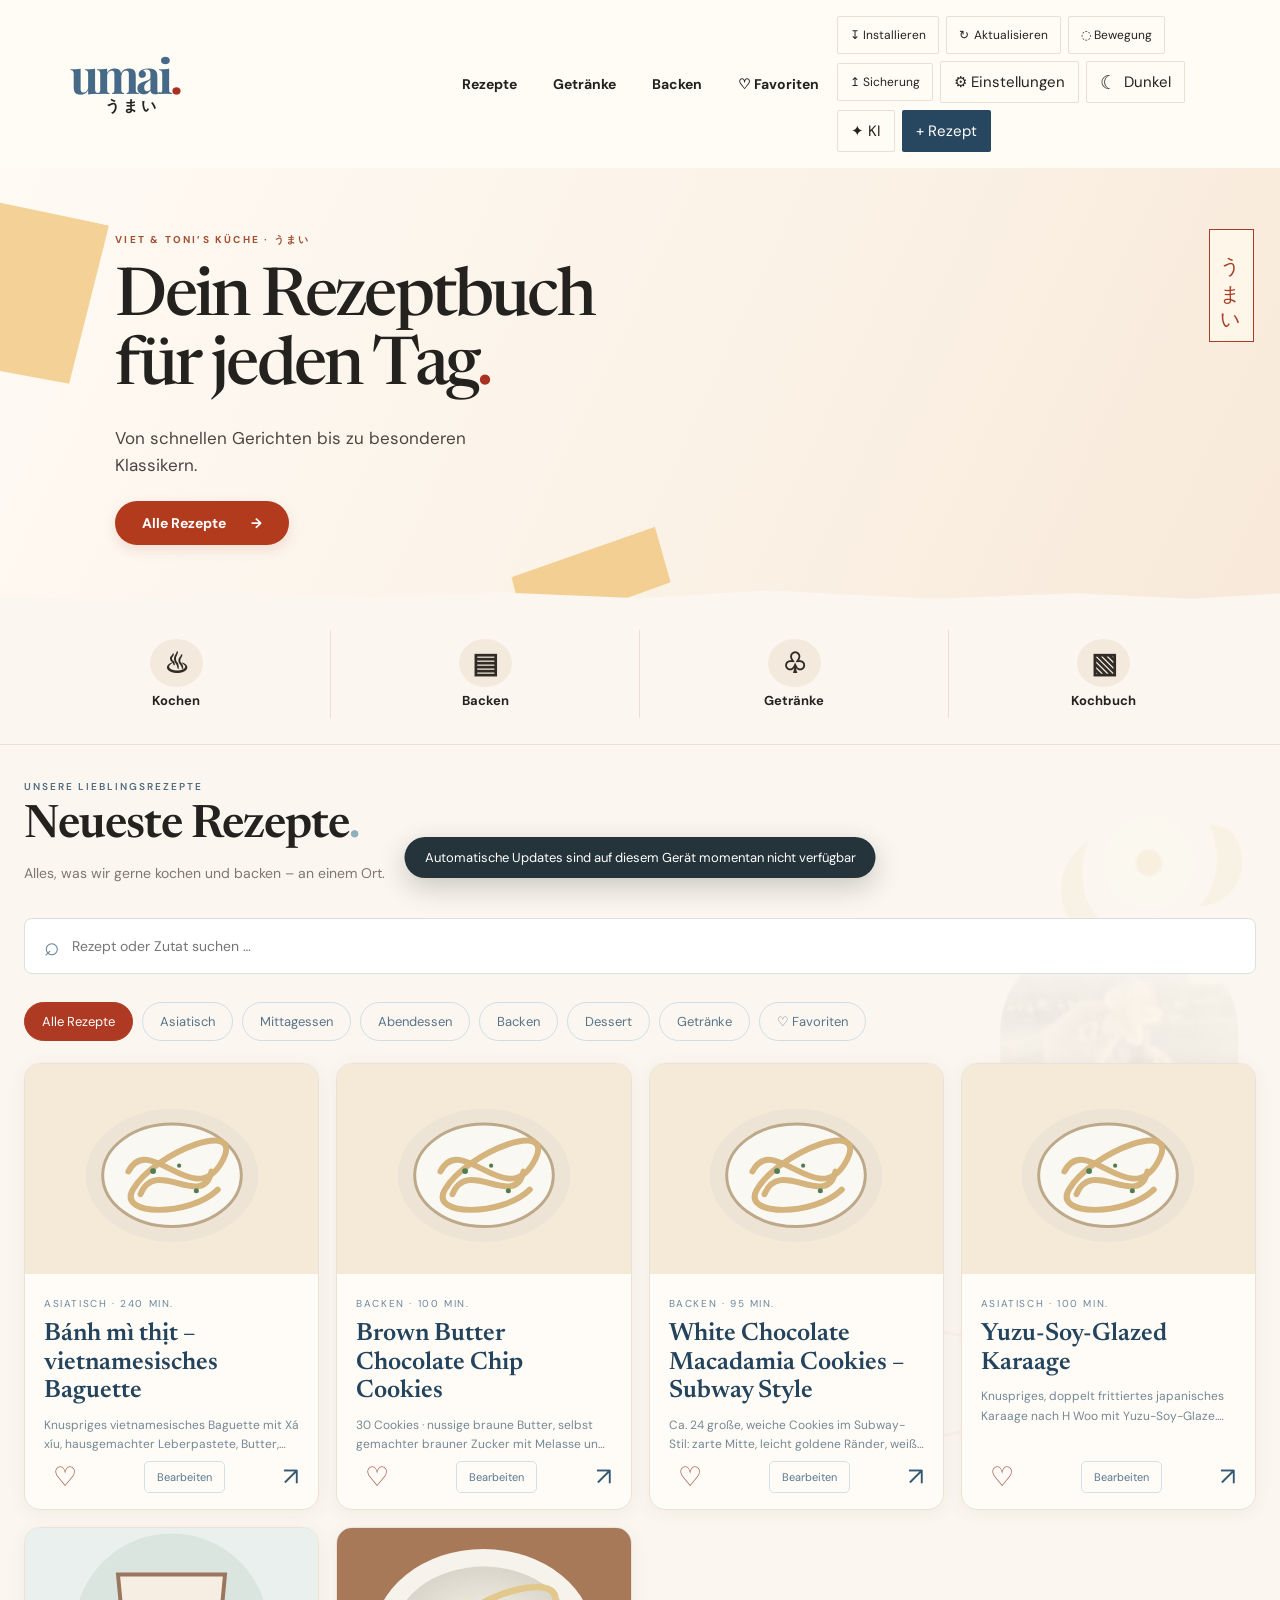
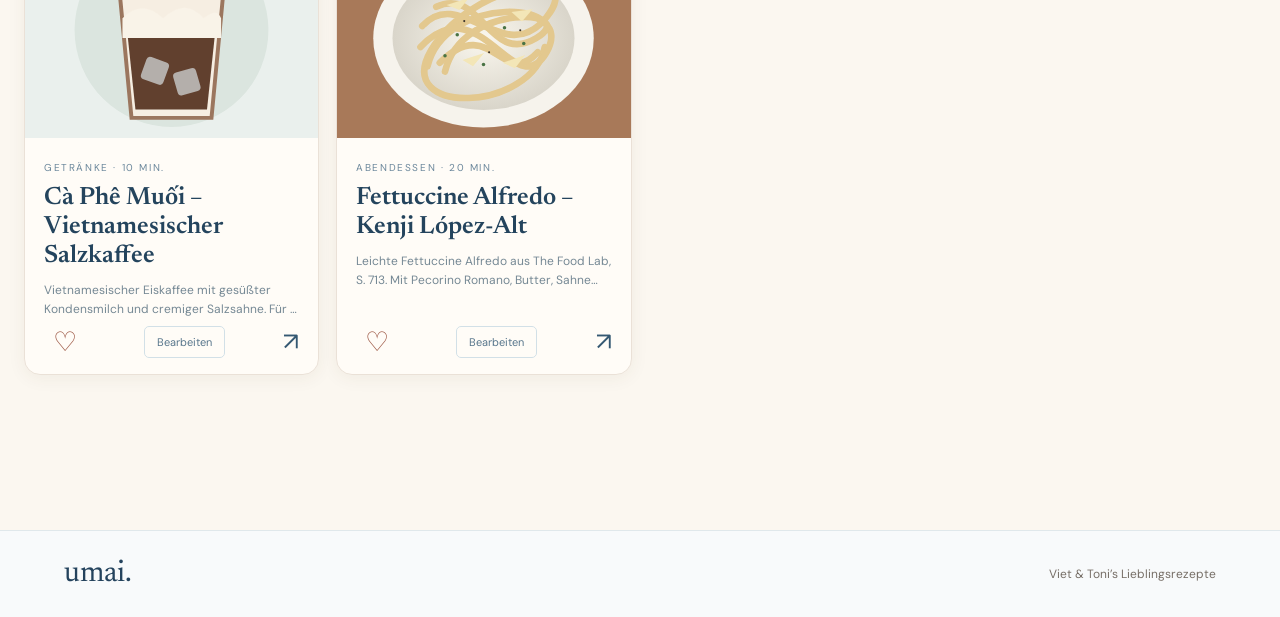
==== commit 36a93939: "Fix narrow iPhone layout and prevent horizontal overflow" ====
--- a/index.html
+++ b/index.html
@@ -298,6 +298,39 @@
 
 /* Personalizable, understated homepage photograph */
 .washi-hero-photo img#umaiHeroImage{opacity:var(--umai-hero-opacity,.45);transition:opacity .22s ease}.umai-hero-settings{width:min(530px,calc(100vw - 26px));max-height:90dvh;overflow:auto;border:1px solid var(--line);border-radius:18px;padding:26px;background:var(--bg);color:var(--ink);box-shadow:0 20px 80px #0004}.umai-hero-settings::backdrop{background:#1d1b18a8;backdrop-filter:blur(3px)}.umai-hero-settings form{display:flex;flex-direction:column;gap:12px}.umai-settings-top{display:flex;justify-content:space-between;align-items:start;gap:12px}.umai-settings-top small{color:var(--accent);font-size:11px;letter-spacing:.13em;font-weight:700}.umai-settings-top h2{font:500 32px 'Newsreader',serif;margin:8px 0}.umai-settings-top p{color:var(--muted);line-height:1.55;margin:0 0 8px}.umai-settings-preview{width:100%;height:185px;object-fit:cover;border-radius:12px;background:#e8e1d6}.umai-hero-settings label:not(.umai-upload-btn){font-weight:700;font-size:13px}.umai-hero-settings input[type=url]{width:100%;padding:12px;border-radius:9px;border:1px solid var(--line);background:transparent;color:var(--ink)}.umai-hero-settings input[type=file]{position:absolute;width:1px;height:1px;opacity:0}.umai-opacity-line,.umai-opacity-labels,.umai-settings-bottom{display:flex;justify-content:space-between;align-items:center;gap:12px}.umai-hero-settings input[type=range]{width:100%;accent-color:#b33b22;cursor:pointer}.umai-opacity-labels{font-size:12px;color:var(--muted)}.umai-settings-status{font-size:12px;color:var(--muted);line-height:1.45}.umai-settings-bottom{margin-top:5px}.umai-settings-trigger{white-space:nowrap}@media(max-width:750px){.umai-settings-trigger span{display:none}.umai-hero-settings{padding:18px}}@media(prefers-reduced-motion:reduce){.washi-hero-photo img#umaiHeroImage{transition:none}}
+
+/* iPhone layout repair: no fixed-width desktop canvas or page-wide overflow. */
+html{width:100%;max-width:100%;overflow-x:clip}
+body{width:100%;max-width:100%;min-width:0;overflow-x:clip}
+.washi-header,.washi-main,.washi-hero,.washi-shortcuts,.washi-collection{width:100%;max-width:100%;min-width:0}
+.washi-hero>*{min-width:0}
+.washi-collection .simple-search,.washi-collection input[type=search]{max-width:100%;min-width:0}
+@media(max-width:700px){
+ .washi-header{display:grid!important;grid-template-columns:minmax(0,1fr) auto!important;gap:8px!important;padding:12px 15px!important;width:100%!important}
+ .washi-brand{grid-column:1;grid-row:1;min-width:0}
+ .washi-actions{grid-column:2;grid-row:1;justify-self:end;display:flex;gap:4px;flex-wrap:nowrap!important;min-width:0}
+ .washi-actions .washi-utility:not(.umai-refresh),.washi-actions .washi-ai{display:none!important}
+ .washi-actions .ghost,.washi-actions .primary{min-height:38px;padding:8px!important}
+ .washi-nav{grid-column:1/-1!important;grid-row:2!important;display:flex!important;justify-content:flex-start!important;overflow-x:auto;max-width:100%;gap:18px!important;padding:7px 0 5px;scrollbar-width:none}
+ .washi-nav::-webkit-scrollbar{display:none}
+ .washi-hero{display:flex!important;flex-direction:column!important;min-height:0!important;width:100%!important;overflow:hidden}
+ .washi-hero-copy{width:100%!important;max-width:100%;padding:35px 20px 27px!important;order:1}
+ .washi-hero h1{font-size:clamp(39px,10.5vw,58px)!important;overflow-wrap:normal;letter-spacing:-1.8px}
+ .washi-hero-photo{width:100%!important;height:210px!important;order:2;flex:none;clip-path:none!important}
+ .washi-hero-photo img{width:100%;height:100%;object-fit:cover}
+ .washi-shortcuts{grid-template-columns:repeat(4,minmax(0,1fr))!important;padding:14px 8px!important}
+ .washi-shortcuts button{min-width:0;padding:7px 2px!important}
+ .washi-collection{padding:25px 15px!important}
+ .washi-collection .simple-recipe-list{grid-template-columns:repeat(2,minmax(0,1fr))!important;gap:12px!important}
+ .washi-collection .simple-recipe{min-width:0}
+ .washi-collection .simple-recipe-thumb{width:100%!important}
+ .washi-collection .simple-recipe-actions{gap:5px;flex-wrap:wrap}
+ .simple-categories,.bar,.chips,.simple-filters{max-width:100%;min-width:0;overflow-x:auto;overscroll-behavior-inline:contain;scrollbar-width:none}
+ .simple-categories::-webkit-scrollbar,.bar::-webkit-scrollbar,.chips::-webkit-scrollbar,.simple-filters::-webkit-scrollbar{display:none}
+ .simple-category{flex-shrink:0;white-space:nowrap}
+ .umai-hero-settings{max-width:calc(100vw - 24px)}
+}
+@media(max-width:390px){.washi-collection .simple-recipe-list{grid-template-columns:1fr!important}.washi-collection .simple-recipe-thumb{height:190px!important}}
 </style><link rel="manifest" href="manifest.webmanifest"><link rel="stylesheet" href="assets/umai-enhancements.css"><meta name="apple-mobile-web-app-capable" content="yes"><meta name="apple-mobile-web-app-status-bar-style" content="default"><meta name="mobile-web-app-capable" content="yes"></head><body><header class="washi-header"><a class="logo washi-brand" href="#home" onclick="goHome(event)" aria-label="Zur UMAI Startseite"><span class="washi-wordmark">umai<span>.</span></span><small>うまい</small></a><nav class="washi-nav" aria-label="Hauptnavigation"><a href="#collection" onclick="selectSection('Alle')">Rezepte</a><a href="#collection" onclick="selectSection('Getränke')">Getränke</a><a href="#collection" onclick="selectSection('Backen')">Backen</a></nav><div class="header-actions washi-actions"><button class="ghost umai-settings-trigger" type="button" onclick="openHeroSettings()" aria-label="Hintergrundbild einstellen" title="Hintergrundbild einstellen">⚙ <span>Einstellungen</span></button><button class="theme-toggle ghost" id="themeToggle" type="button" onclick="toggleTheme()" aria-label="Dunkelmodus aktivieren"><span id="themeIcon">☾</span><span id="themeLabel">Dunkel</span></button><button class="ghost washi-ai" onclick="openAi()">✦ KI</button><button class="primary washi-add" onclick="edit()">+ Rezept</button></div></header><main id="home" class="simple-home washi-main"><section class="washi-hero" aria-label="Willkommen bei Umai"><div class="washi-paper washi-paper-one" aria-hidden="true"></div><div class="washi-hero-copy"><span class="washi-kicker">VIET &amp; TONI’S KÜCHE · うまい</span><h1>Dein Rezeptbuch<br>für jeden Tag<span class="washi-period">.</span></h1><p>Von schnellen Gerichten bis zu besonderen Klassikern.</p><a class="washi-cta" href="#collection">Alle Rezepte <span aria-hidden="true">→</span></a></div><div class="washi-hero-photo" aria-hidden="true"><img id="umaiHeroImage" src="https://images.unsplash.com/photo-1473093295043-cdd812d0e601?w=1200&q=85" alt="" onerror="this.style.opacity=0"><span class="washi-vertical">うまい</span></div><div class="washi-paper washi-paper-two" aria-hidden="true"></div></section><div class="washi-shortcuts" aria-label="Rezeptbereiche"><button type="button" onclick="selectSection('Alle');document.getElementById('collection').scrollIntoView({behavior:'smooth'})"><span class="washi-shortcut-icon">♨</span><span>Kochen</span></button><button type="button" onclick="selectSection('Backen');document.getElementById('collection').scrollIntoView({behavior:'smooth'})"><span class="washi-shortcut-icon">▤</span><span>Backen</span></button><button type="button" onclick="selectSection('Getränke');document.getElementById('collection').scrollIntoView({behavior:'smooth'})"><span class="washi-shortcut-icon">♧</span><span>Getränke</span></button><button type="button" onclick="selectSection('Alle');document.getElementById('collection').scrollIntoView({behavior:'smooth'})"><span class="washi-shortcut-icon">▧</span><span>Kochbuch</span></button></div><section id="collection" class="simple-collection washi-collection"><div class="simple-heading"><div><span class="issue-label">UNSERE LIEBLINGSREZEPTE</span><h2>Neueste Rezepte<span class="title-period">.</span></h2><p>Alles, was wir gerne kochen und backen – an einem Ort.</p></div></div><div class="simple-search"><span aria-hidden="true">⌕</span><input id="search" type="search" placeholder="Rezept oder Zutat suchen …" aria-label="Rezepte durchsuchen" oninput="render()"></div><div class="simple-categories"><button class="simple-category active" data-section="Alle" onclick="selectSection('Alle')">Alle Rezepte</button><button class="simple-category" data-section="Asiatisch" onclick="selectSection('Asiatisch')">Asiatisch</button><button class="simple-category" data-section="Mittagessen" onclick="selectSection('Mittagessen')">Mittagessen</button><button class="simple-category" data-section="Abendessen" onclick="selectSection('Abendessen')">Abendessen</button><button class="simple-category" data-section="Backen" onclick="selectSection('Backen')">Backen</button><button class="simple-category" data-section="Dessert" onclick="selectSection('Dessert')">Dessert</button><button class="simple-category" data-section="Getränke" onclick="selectSection('Getränke')">Getränke</button></div><div id="kitchenState" hidden></div><div id="filters" hidden></div><div id="grid" class="simple-recipe-list"></div></section></main><footer><strong>umai.</strong><span>Viet &amp; Toni’s Lieblingsrezepte</span></footer><dialog id="aiDialog"><button class="close" onclick="aiDialog.close()">×</button><div class="eyebrow">UMAI · Küchenassistent</div><h2>Aus Notizen wird ein Rezept.</h2><p class="lead">Schreib einfach auf, was du gekocht hast. Die KI ergänzt fehlende Angaben und markiert Schätzungen.</p><label for="aiNotes">Deine Zutaten & Schritte</label><textarea id="aiNotes" rows="7" placeholder="Ich habe Hähnchen mit Sojasauce und Honig mariniert, angebraten und mit Reis serviert …"></textarea><label for="aiEndpoint">KI-Serveradresse (einmalig einrichten)</label><input id="aiEndpoint" type="url" placeholder="https://dein-worker.deine-subdomain.workers.dev"><p class="section-intro">Hier nur die öffentliche Worker-URL eintragen, niemals einen API-Schlüssel. Die Adresse bleibt auf diesem Gerät gespeichert.</p><p id="aiStatus" role="status" aria-live="polite"></p><div class="actions"><button class="primary" id="aiGenerate" onclick="generateAiRecipe()">✦ Rezept ausarbeiten</button><button class="ghost" onclick="aiDialog.close()">Abbrechen</button></div></dialog><dialog id="editor"><button class="close" onclick="editor.close()">×</button><h2 id="editorTitle">Neues Rezept</h2><form id="form"><input type="hidden" name="id"><label>Rezeptname</label><input name="title" required placeholder="Zum Beispiel: Bánh mì"><label>Beschreibung</label><textarea name="description" placeholder="Was macht dieses Rezept besonders?"></textarea><label>Kategorie</label><select name="category"><option>Asiatisch</option><option>Frühstück</option><option>Mittagessen</option><option>Abendessen</option><option>Backen</option><option>Dessert</option><option>Sonstiges</option><option>Getränke</option></select><label>Zubereitungszeit (Minuten)</label><input type="number" min="1" name="time" value="30"><label>Rezeptbild</label><div class="umai-photo-editor"><img id="umaiPhotoPreview" src="assets/recipe-placeholder.svg" alt="Vorschau des Rezeptbildes"><div class="umai-photo-controls"><label class="umai-upload-btn" for="umaiPhotoFile">Foto vom Gerät auswählen</label><input id="umaiPhotoFile" type="file" accept="image/jpeg,image/png,image/webp,image/avif,image/heic,image/heif" aria-label="Rezeptbild hochladen"><button id="umaiPhotoRemove" type="button" class="ghost">Bild entfernen</button><small id="umaiPhotoStatus" aria-live="polite">Bilder werden auf diesem Gerät gespeichert. Für andere Geräte: Datensicherung exportieren und importieren.</small></div></div><label for="umaiPhotoUrl">Oder Bild-URL einfügen</label><input id="umaiPhotoUrl" name="image" placeholder="https://…"><label>Zutaten (eine pro Zeile)</label><textarea name="ingredients" required placeholder="2 Karotten&#10;1 Baguette"></textarea><label>Zubereitung (ein Schritt pro Zeile)</label><textarea name="steps" required placeholder="Gemüse vorbereiten&#10;Baguette belegen"></textarea><div class="actions"><button class="primary" type="submit">Rezept speichern</button><button class="ghost" type="button" onclick="editor.close()">Abbrechen</button></div></form></dialog><dialog id="detail"><div id="detailContent"></div></dialog><dialog id="umaiHeroSettings" class="umai-hero-settings"><form method="dialog"><div class="umai-settings-top"><div><small>UMAI · PERSONALISIEREN</small><h2>Hintergrundbild</h2><p>Wähle dein eigenes Titelbild und bestimme, wie dezent es erscheinen soll.</p></div><button type="submit" class="ghost" aria-label="Schließen">✕</button></div><img id="umaiHeroSettingsPreview" class="umai-settings-preview" alt="Vorschau des Titelbildes"><label class="umai-upload-btn" for="umaiHeroFile">Bild auswählen</label><input type="file" id="umaiHeroFile" accept="image/*"><label for="umaiHeroUrl">Oder Bild-URL</label><input type="url" id="umaiHeroUrl" placeholder="https://…" autocomplete="off"><div class="umai-opacity-line"><label for="umaiHeroOpacity">Bildstärke</label><strong id="umaiHeroOpacityValue">45 %</strong></div><input id="umaiHeroOpacity" type="range" min="5" max="100" step="5" value="45"><div class="umai-opacity-labels"><span>Sehr dezent</span><span>Kräftig</span></div><p id="umaiHeroSettingsStatus" class="umai-settings-status" aria-live="polite">Änderungen werden auf diesem Gerät gespeichert.</p><div class="umai-settings-bottom"><button type="button" class="ghost" onclick="resetHeroSettings()">Zurücksetzen</button><button type="submit" class="primary">Fertig</button></div></form></dialog><script>const starter=[{"id":"banh-mi","title":"Bánh mì thịt – vietnamesisches Baguette","description":"Knuspriges vietnamesisches Baguette mit Xá xíu, hausgemachter Leberpastete, Butter, Mayonnaise, süß-sauer eingelegtem Gemüse und frischen Kräutern. Ein ausführliches Grundrezept für 4 Sandwiches.","category":"Asiatisch","time":240,"image":"https://images.unsplash.com/photo-1600454309261-3dc9b7597637?w=1000&q=85","ingredients":["FÜR 4 BÁNH MÌ · BAGUETTE","350 g Weizenmehl (Type 550)","220 ml lauwarmes Wasser","5 g Trockenhefe","8 g Zucker","7 g Salz","15 ml neutrales Öl","LEBERPASTETE","200 g Hähnchenleber, sorgfältig geputzt","1 kleine Zwiebel, fein gehackt","2 Knoblauchzehen","60 g Butter","50 ml Milch oder Sahne","1 TL Fischsauce, Pfeffer","HAUSGEMACHTE BUTTER","100 g weiche Butter","1 kleine Prise Salz","XÁ XÍU (GEWÜRZTES SCHWEINEFLEISCH)","500 g Schweinenacken oder Schweineschulter","2 EL Hoisin-Sauce","1 EL Sojasauce","1 EL Honig","1 EL Fischsauce","1 TL Fünf-Gewürze-Pulver","2 Knoblauchzehen, gepresst","1 TL Sesamöl","MAYONNAISE","1 Eigelb (sehr frisch oder pasteurisiert)","1 TL Senf","150 ml neutrales Öl","1 TL Zitronensaft oder Reisessig","Salz und eine Prise Zucker","ĐỒ CHUA (EINGELEGTES GEMÜSE)","150 g Karotten","150 g weißer Rettich","100 ml Reisessig","100 ml Wasser","50 g Zucker","1 TL Salz","ZUM BELEGEN & SAUCE","½ Salatgurke, in Stiften","1 Bund Koriander","1 frische Chili, nach Geschmack","2 EL Sojasauce","1 TL Honig","1 TL Limettensaft"],"steps":["1 · BAGUETTE – Teig ansetzen: Hefe und Zucker im lauwarmen Wasser verrühren, 5–10 Minuten stehen lassen. Mit Mehl, Salz und Öl zu einem glatten, elastischen Teig kneten (8–10 Minuten).","2 · BAGUETTE – Gehen lassen: Abgedeckt an einem warmen Ort etwa 60–90 Minuten gehen lassen, bis sich das Volumen deutlich vergrößert hat.","3 · BAGUETTE – Formen: Teig in vier Portionen teilen, länglich formen und auf Backpapier legen. Weitere 30–45 Minuten abgedeckt gehen lassen. Backofen auf 230 °C Ober-/Unterhitze vorheizen.","4 · BAGUETTE – Backen: Baguettes schräg einschneiden. Eine hitzefeste Schale mit heißem Wasser für Dampf in den Ofen stellen. Etwa 18–23 Minuten goldbraun backen und auf einem Gitter abkühlen lassen.","5 · ĐỒ CHUA – Gemüse einlegen: Karotten und Rettich in feine Stifte schneiden. Reisessig, Wasser, Zucker und Salz verrühren, bis sich alles löst. Gemüse einlegen und mindestens 30 Minuten, besser 1–2 Stunden ziehen lassen.","6 · XÁ XÍU – Marinieren: Hoisin-Sauce, Sojasauce, Honig, Fischsauce, Fünf-Gewürze-Pulver, Knoblauch und Sesamöl vermischen. Schweinefleisch damit einreiben und mindestens 1 Stunde, besser über Nacht, im Kühlschrank marinieren.","7 · XÁ XÍU – Garen: Fleisch bei 190 °C Ober-/Unterhitze etwa 35–50 Minuten braten, je nach Dicke. Zwischendurch mit Marinade bestreichen. Schweinefleisch vollständig durchgaren (Kerntemperatur mindestens 70 °C) und 10 Minuten ruhen lassen; anschließend dünn aufschneiden.","8 · LEBERPASTETE – Vorbereiten: Leber gründlich putzen. Zwiebel und Knoblauch in 20 g Butter glasig dünsten. Leber dazugeben und vollständig durchgaren, sodass sie innen nicht mehr roh ist.","9 · LEBERPASTETE – Mixen: Gegarte Leber mit restlicher Butter, Milch oder Sahne und Fischsauce fein pürieren. Mit Pfeffer abschmecken, in eine Schale füllen und bis zur Verwendung kalt stellen.","10 · BUTTER – Aufschlagen: Weiche Butter mit einer Prise Salz 2–3 Minuten luftig aufschlagen. Bis zum Belegen kühl aufbewahren.","11 · MAYONNAISE – Emulgieren: Eigelb mit Senf verrühren. Öl zunächst tropfenweise, dann in dünnem Strahl unter ständigem Rühren einarbeiten. Mit Zitronensaft, Salz und Zucker abschmecken. Durchgehend gekühlt halten und zeitnah verzehren.","12 · SAUCE – Verrühren: Sojasauce, Honig und Limettensaft mischen. Nach Geschmack mit etwas Wasser verdünnen.","13 · VORBEREITEN – Frische Zutaten: Gurke in Stifte schneiden, Koriander waschen und trocken tupfen. Chili in dünne Ringe schneiden. Eingelegtes Gemüse abtropfen lassen.","14 · BÁNH MÌ – Zusammenbauen: Baguettes längs aufschneiden und bei Bedarf kurz aufbacken. Innen mit aufgeschlagener Butter, Leberpastete und Mayonnaise bestreichen. Mit Xá xíu, Đồ chua, Gurke, Koriander und Chili belegen.","15 · SERVIEREN – Fertigstellen: Etwas Sauce darüberträufeln, Sandwich leicht zusammendrücken und sofort servieren. Tipp: Marinade und Pastete kannst du am Vortag vorbereiten."]}];const featuredPasta=[{"id":"kenji-lighter-fettuccine-alfredo","title":"Fettuccine Alfredo – Kenji López-Alt","description":"Leichte Fettuccine Alfredo aus The Food Lab, S. 713. Mit Pecorino Romano, Butter, Sahne und etwas Speisestärke. 4 Portionen. Zwei optionale Varianten auswählbar.","category":"Abendessen","servings":4,"time":20,"image":"assets/fettuccine-alfredo.svg","ingredients":["GRUNDREZEPT · 4 PORTIONEN","57 g Pecorino Romano, frisch gerieben (plus etwas zum Servieren)","1,3 g Maisstärke (½ TL)","57 g ungesalzene Butter, in Stücke geschnitten","½ TL frisch gemahlener schwarzer Pfeffer, zusätzlich nach Geschmack","120 ml Sahne (½ Cup Heavy Cream)","454 g frische Fettuccine","6 g Schnittlauch oder ca. 8 g Petersilie, frisch gehackt","Salz nach Geschmack","ca. 475 ml aufgefangenes Pastawasser (zunächst 240 ml verwenden)"],"steps":["1 · VORBEREITEN – Pecorino und Maisstärke in einer kleinen Schüssel gründlich vermengen. Butter, ½ TL Pfeffer und Sahne hinzufügen. Einen großen Topf Salzwasser aufkochen.","2 · PASTA KOCHEN – Frische Fettuccine im kochenden Wasser etwa 1½ Minuten bis al dente garen. Vor dem Abgießen etwa 475 ml Kochwasser auffangen.","3 · SAUCE BINDEN – Pasta zurück in den Topf geben. Käsemischung und zunächst 240 ml Pastawasser hinzufügen. Bei mittlerer Hitze unter ständigem Rühren ca. 2 Minuten erhitzen, bis die Sauce eindickt und die Nudeln überzieht. Mit weiterem Pastawasser nach Bedarf verdünnen.","4 · SERVIEREN – Schnittlauch oder Petersilie einrühren, mit Salz und schwarzem Pfeffer abschmecken und sofort mit zusätzlichem Pecorino servieren."],"variants":[{"id":"original","name":"Original","description":"Die leichte Alfredo-Sauce aus dem Kochbuch.","ingredients":[],"stepNote":""},{"id":"prosciutto","name":"Prosciutto, Erbsen & Rucola","description":"Cremige Pasta mit Erbsen, Schinken und Rucola.","ingredients":["ca. 150–160 g aufgetaute TK-Erbsen (1 Cup)","85 g Prosciutto, in feinen Streifen","ca. 60 g Rucola, locker eingefüllt (3 Cups)"],"removeIngredients":["6 g Schnittlauch oder ca. 8 g Petersilie, frisch gehackt"],"stepNote":"VARIANTE – Schnittlauch bzw. Petersilie weglassen. Nach der Zugabe der ersten 240 ml Pastawasser Erbsen, Prosciutto und Rucola einrühren und anschließend wie beschrieben fertigstellen."},{"id":"lemon","name":"Zitrone & Rosmarin","description":"Frische Zitronenschale und aromatischer Rosmarin.","ingredients":["ca. 2 g fein abgeriebene Zitronenschale (1 TL)","ca. 2–3 g frisch gehackter Rosmarin (1 EL)"],"removeIngredients":["6 g Schnittlauch oder ca. 8 g Petersilie, frisch gehackt"],"stepNote":"VARIANTE – Schnittlauch bzw. Petersilie weglassen. Zitronenschale und Rosmarin zusammen mit Butter und Sahne zur Käsemischung geben; anschließend wie im Grundrezept fortfahren."}]}];const featuredDrinks=[{"id":"ca-phe-muoi","title":"Cà Phê Muối – Vietnamesischer Salzkaffee","description":"Vietnamesischer Eiskaffee mit gesüßter Kondensmilch und cremiger Salzsahne. Für 1 Glas. Salzempfehlung: 0,3 g.","category":"Getränke","servings":1,"time":10,"image":"assets/coffee-finish.svg","stepImages":["assets/coffee-mix.svg","assets/coffee-cream.svg","assets/coffee-finish.svg"],"ingredients":["KAFFEE","20 ml gesüßte Kondensmilch","60 ml schwarzer, purer Kaffee","Eiswürfel nach Bedarf","SALZCREME","30 ml Rich's Non-Dairy Cream (pflanzliche Schlagcreme)","30 ml Whipping Cream (Schlagsahne)","0,3 g feines Salz (Empfehlung; Original: eine kleine Prise)"],"steps":["1 · KAFFEE MISCHEN – Kondensmilch und schwarzen Kaffee in einem Glas gründlich verrühren.","2 · SALZCREME AUFSCHLAGEN – Non-Dairy Cream, Schlagsahne und etwa 0,3 g Salz mit einem Handmixer cremig aufschlagen. Die Creme soll leicht dickflüssig und gießfähig sein.","3 · SERVIEREN – Eiswürfel zum Kaffee geben, Salzcreme vorsichtig darüber gießen und sofort genießen."]}];const featuredCooking=[{"id":"yuzu-soy-glazed-karaage","title":"Yuzu-Soy-Glazed Karaage","description":"Knuspriges, doppelt frittiertes japanisches Karaage nach H Woo mit Yuzu-Soy-Glaze. Marinade und Panade nach der geteilten Vorlage; Glaze-Mengen sind geschätzt. 2–3 Portionen.","category":"Asiatisch","servings":3,"time":100,"image":"https://unsplash.com/photos/ydH1nhQks4Q/download?force=true&w=1200","ingredients":["HÄHNCHEN & MARINADE","680 g ausgelöste Hähnchenoberkeulen","Salz und weißer Pfeffer nach Geschmack","2,5 cm Ingwer, gerieben","2 Knoblauchzehen, fein gehackt","1 EL Yondū","1 EL Sesamöl","1 EL Sojasauce","1 EL Austernsauce","1 EL Sake","1 EL Mirin","PANADE","160 g Kartoffelstärke, aufgeteilt","1 Eigelb","1 EL Rapsöl","800 ml Erdnussöl zum Frittieren (je nach Topf; Verbrauch nicht proportional)","YUZU-SOY-GLAZE (GESCHÄTZTE MENGEN)","80 ml Wasser","55 g Zucker","60 ml weiße Sojasauce (Shiro Shoyu)","30 ml Mirin","Yuzu Kosho (Menge in der Vorlage nicht gesichert)","OPTIONAL & GARNITUR","1 TL Speisestärke (bei Bedarf zum Andicken)","1 Frühlingszwiebel, fein geschnitten","1 TL gerösteter Sesam"],"steps":["1 · MARINIEREN – Oberkeulen in gleich große Stücke schneiden (ca. 4 Stücke je Keule), leicht salzen und pfeffern. Ingwer, Knoblauch, Yondū, Sesamöl, Sojasauce, Austernsauce, Sake und Mirin zugeben. Mindestens 30 Minuten, am besten über Nacht, abgedeckt im Kühlschrank marinieren.","2 · PANADE – Fleisch mit Eigelb, ca. der Hälfte der Kartoffelstärke und Rapsöl vermischen. Anschließend jedes Stück in der restlichen Kartoffelstärke wälzen, sodass eine unregelmäßige knusprige Kruste entsteht.","3 · ERSTES FRITTIEREN – Öl auf 163 °C erhitzen. In kleinen Portionen ca. 90 Sekunden frittieren und auf einem Gitter mindestens 10 Minuten ruhen lassen. Zeiten aus H Woos Vorlage sind Richtwerte.","4 · ZWEITES FRITTIEREN – Öl auf 191 °C erhitzen und die Stücke ca. 45 Sekunden erneut frittieren, bis sie knusprig und goldbraun sind. Die Kerntemperatur des Hähnchens muss mindestens 74 °C erreichen; bei Bedarf Garzeit verlängern.","5 · GLAZE KOCHEN – Wasser und Zucker erhitzen, bis der Zucker gelöst ist. Weiße Sojasauce und Mirin zugeben und 3–5 Minuten sanft köcheln lassen. Yuzu Kosho einrühren. Falls nötig, mit in etwas kaltem Wasser angerührter Speisestärke leicht andicken. Nur dünn sirupartig einkochen, nicht dick wie BBQ-Sauce.","6 · LEICHT GLASIEREN – Das frisch frittierte Karaage in einer großen Schüssel mit zunächst 2–3 EL Glaze ganz kurz schwenken. Nicht darin einweichen: Die Kruste soll möglichst knusprig bleiben. Restliche Glaze separat reichen.","7 · SERVIEREN – Mit fein geschnittener Frühlingszwiebel und geröstetem Sesam bestreuen. Sofort servieren. Hinweis: Die Glaze-Zutaten sind aus den geteilten Videobildern erkennbar, die Mengen jedoch eine eigene Schätzung; es wird echter Yuzu Kosho statt einer Ersatzmischung verwendet."]}];const featuredBakes=[{"id":"brown-butter-chocolate-chip-cookies","title":"Brown Butter Chocolate Chip Cookies","description":"30 Cookies · nussige braune Butter, selbst gemachter brauner Zucker mit Melasse und echte Vanille. Originalrezept aus Viet & Tonis PDF. Ca. 44 g Teig pro Cookie; 12–14 Min. Backzeit pro Blech.","category":"Backen","time":100,"image":"https://unsplash.com/photos/4Mh3AjljekQ/download?force=true&w=1200","ingredients":["TEIG","366 g Mehl (Type 405/550)","187,5 g weißer Zucker (für selbst gemachten braunen Zucker)","37,5 g Melasse","125 g weißer Zucker (zusätzlich)","283 g gesalzene Butter","74 g verquirltes Ei (aus 2 Eiern + 1 Eigelb; Rest nicht verwenden)","19 g Milch","1 Vanilleschote (Mark)","7,5 g Salz","1,3 g Backpulver","5,6 g Natron","213 g Schokolade (Chips oder grob gehackt)"],"steps":["1 · BUTTER BRÄUNEN – Gesalzene Butter im hellen Topf bei mittlerer Hitze ca. 5–8 Min. bräunen, bis sie nussig duftet und braune Flöckchen sichtbar sind. Durch ein feines Sieb gießen. Leere Vanilleschote 5–10 Min. in der warmen Butter ziehen lassen, entfernen und Butter vollständig auf Raumtemperatur abkühlen lassen.","2 · BRAUNEN ZUCKER HERSTELLEN – 187,5 g weißen Zucker mit 37,5 g Melasse in der Rührschüssel mit Schneebesen-Aufsatz zu ca. 225 g leicht feuchtem braunem Zucker verrühren.","3 · ZUCKER & BUTTER – Abgekühlte braune Butter, selbst gemachten braunen Zucker und weitere 125 g weißen Zucker mit dem Paddel-/K-Aufsatz vermengen.","4 · VANILLE – Mark der Vanilleschote kurz unterrühren.","5 · EIER – 2 Eier und 1 Eigelb verquirlen, davon exakt 74 g abwiegen und in den Teig rühren, bis er homogen ist.","6 · MILCH – 19 g Milch unterrühren.","7 · TROCKENE ZUTATEN – Mehl, Backpulver, Salz und Natron mischen. Auf niedriger Stufe nur einrühren, bis kein Mehl mehr sichtbar ist; nicht überrühren.","8 · SCHOKOLADE – Schokolade grob hacken und von Hand unterheben.","9 · KÜHLEN – Teig abdecken und ca. 30 Min. kaltstellen, damit die Cookies beim Backen nicht zu stark zerlaufen.","10 · PORTIONIEREN – 30 Teigkugeln zu je ca. 44 g formen. Mit viel Abstand auf Bleche setzen (ca. 6 pro Standardblech).","11 · BACKEN – Ofen auf 175 °C Ober-/Unterhitze oder 155–160 °C Umluft vorheizen. Jeweils ein Blech mittig 12–14 Min. backen, bis die Ränder goldbraun und die Mitten noch weich/glänzend sind.","12 · RUHEN – 5–10 Min. auf dem heißen Blech ruhen lassen, dann auf ein Kuchengitter setzen."]},{"id":"white-chocolate-macadamia-subway-style","title":"White Chocolate Macadamia Cookies – Subway Style","description":"Ca. 24 große, weiche Cookies im Subway-Stil: zarte Mitte, leicht goldene Ränder, weiße Schokoladenstücke und Macadamianüsse. Eigenständige, an Subway angelehnte Rezeptvariante – kein offizielles Subway-Rezept.","category":"Backen","time":95,"image":"https://commons.wikimedia.org/wiki/Special:FilePath/White_chocolate_and_macadamia_cookies.jpg?width=1200","ingredients":["TEIG","280 g Weizenmehl (Type 405)","170 g weiche Butter (ungesalzen)","150 g brauner Zucker","90 g weißer Zucker","1 Ei (Größe L)","1 Eigelb","2 TL Vanilleextrakt","1 TL Speisestärke","1/2 TL Natron","1/2 TL Backpulver","1/2 TL feines Salz","EINLAGE","200 g weiße Schokolade, grob gehackt","140 g Macadamianüsse, grob gehackt"],"steps":["1 · VORBEREITEN – Weiße Schokolade und Macadamianüsse grob hacken. Butter rechtzeitig auf Raumtemperatur bringen.","2 · BUTTER & ZUCKER – Weiche Butter mit braunem und weißem Zucker 2–3 Min. cremig rühren, aber nicht übermäßig luftig aufschlagen.","3 · EIER & VANILLE – Ei, Eigelb und Vanilleextrakt einrühren, bis die Masse glatt ist.","4 · TROCKENE ZUTATEN – Mehl, Speisestärke, Natron, Backpulver und Salz mischen. Kurz unter die Buttermasse rühren, bis gerade ein Teig entsteht.","5 · EINLAGE – Weiße Schokolade und Macadamianüsse unterheben. Ein paar Stücke für die Oberfläche aufbewahren.","6 · KÜHLEN – Teig mindestens 45 Min. im Kühlschrank ruhen lassen. So bleiben die Cookies dick und weich.","7 · FORMEN – Ca. 24 Kugeln zu je ungefähr 45 g formen, leicht flachdrücken und übrige Schokolade/Nüsse obenauf setzen.","8 · BACKEN – Ofen auf 175 °C Ober-/Unterhitze vorheizen. Mit reichlich Abstand auf Backpapier setzen und ca. 10–12 Min. backen. Die Ränder sollen gerade goldfarben, die Mitten noch hell und weich sein.","9 · AUSKÜHLEN – Cookies 8–10 Min. auf dem Blech fest werden lassen. Erst dann umsetzen. Für besonders weiche Cookies nicht zu lange backen."]}];let recipes;try{recipes=JSON.parse(localStorage.getItem('umai-recipes'))||starter}catch(e){recipes=starter}// Upgrade only the original short demo recipe, preserving user-edited versions.
 const original=recipes.find(x=>x.id==='banh-mi');
 if(original && Array.isArray(original.steps) && original.steps.length===6 && original.ingredients?.length===7 && original.title==='Bánh mì thịt'){
--- a/assets/umai-enhancements.css
+++ b/assets/umai-enhancements.css
@@ -24,3 +24,12 @@
 .story-authors{transform:translate3d(var(--far-x,0px),var(--far-y,0px),-45px);transition:transform .15s ease-out}
 html[data-low-motion=true] .story-element,html[data-low-motion=true] .story-authors{transform:none!important}
 @media(prefers-reduced-motion:reduce){.story-element,.story-authors{transform:none!important}}
+
+/* Refresh control lives in the header, never as a floating obstruction. */
+.umai-refresh{display:inline-flex;align-items:center;justify-content:center;gap:5px;white-space:nowrap}
+.umai-refresh:disabled{opacity:.55;cursor:wait}
+@media(max-width:700px){
+ .umai-refresh{min-width:40px;min-height:40px;padding:8px 10px;font-size:18px}
+ .umai-refresh span{display:none}
+ .washi-actions{flex-wrap:wrap;gap:6px}
+}
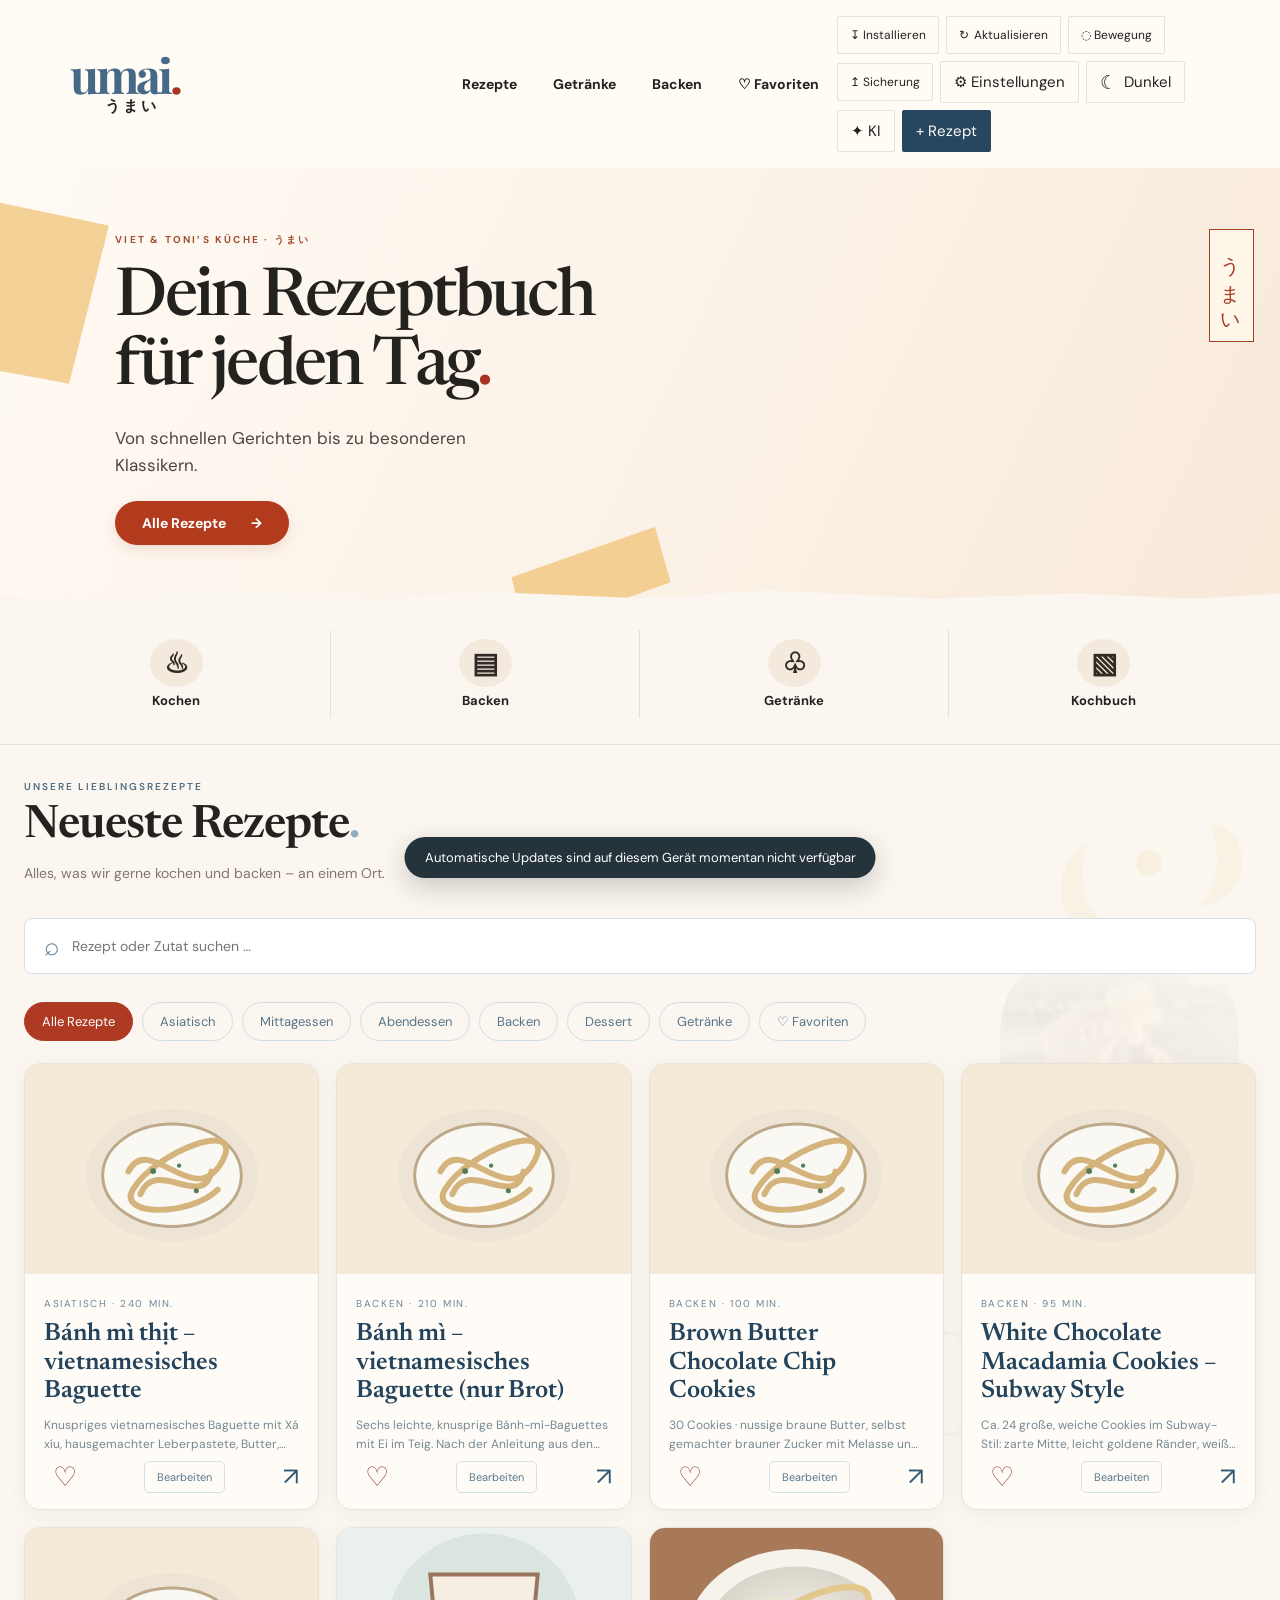
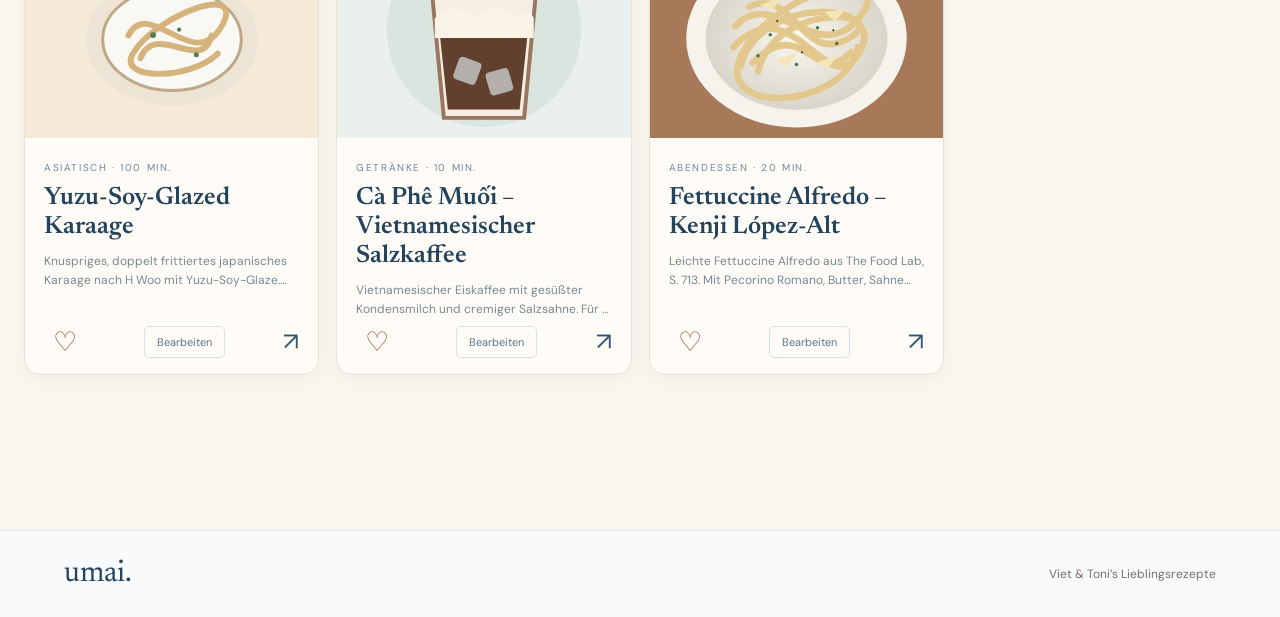
==== commit 4e010962: "Add German Banh mi bread-only recipe from supplied video instructions" ====
--- a/index.html
+++ b/index.html
@@ -331,7 +331,9 @@
  .umai-hero-settings{max-width:calc(100vw - 24px)}
 }
 @media(max-width:390px){.washi-collection .simple-recipe-list{grid-template-columns:1fr!important}.washi-collection .simple-recipe-thumb{height:190px!important}}
-</style><link rel="manifest" href="manifest.webmanifest"><link rel="stylesheet" href="assets/umai-enhancements.css"><meta name="apple-mobile-web-app-capable" content="yes"><meta name="apple-mobile-web-app-status-bar-style" content="default"><meta name="mobile-web-app-capable" content="yes"></head><body><header class="washi-header"><a class="logo washi-brand" href="#home" onclick="goHome(event)" aria-label="Zur UMAI Startseite"><span class="washi-wordmark">umai<span>.</span></span><small>うまい</small></a><nav class="washi-nav" aria-label="Hauptnavigation"><a href="#collection" onclick="selectSection('Alle')">Rezepte</a><a href="#collection" onclick="selectSection('Getränke')">Getränke</a><a href="#collection" onclick="selectSection('Backen')">Backen</a></nav><div class="header-actions washi-actions"><button class="ghost umai-settings-trigger" type="button" onclick="openHeroSettings()" aria-label="Hintergrundbild einstellen" title="Hintergrundbild einstellen">⚙ <span>Einstellungen</span></button><button class="theme-toggle ghost" id="themeToggle" type="button" onclick="toggleTheme()" aria-label="Dunkelmodus aktivieren"><span id="themeIcon">☾</span><span id="themeLabel">Dunkel</span></button><button class="ghost washi-ai" onclick="openAi()">✦ KI</button><button class="primary washi-add" onclick="edit()">+ Rezept</button></div></header><main id="home" class="simple-home washi-main"><section class="washi-hero" aria-label="Willkommen bei Umai"><div class="washi-paper washi-paper-one" aria-hidden="true"></div><div class="washi-hero-copy"><span class="washi-kicker">VIET &amp; TONI’S KÜCHE · うまい</span><h1>Dein Rezeptbuch<br>für jeden Tag<span class="washi-period">.</span></h1><p>Von schnellen Gerichten bis zu besonderen Klassikern.</p><a class="washi-cta" href="#collection">Alle Rezepte <span aria-hidden="true">→</span></a></div><div class="washi-hero-photo" aria-hidden="true"><img id="umaiHeroImage" src="https://images.unsplash.com/photo-1473093295043-cdd812d0e601?w=1200&q=85" alt="" onerror="this.style.opacity=0"><span class="washi-vertical">うまい</span></div><div class="washi-paper washi-paper-two" aria-hidden="true"></div></section><div class="washi-shortcuts" aria-label="Rezeptbereiche"><button type="button" onclick="selectSection('Alle');document.getElementById('collection').scrollIntoView({behavior:'smooth'})"><span class="washi-shortcut-icon">♨</span><span>Kochen</span></button><button type="button" onclick="selectSection('Backen');document.getElementById('collection').scrollIntoView({behavior:'smooth'})"><span class="washi-shortcut-icon">▤</span><span>Backen</span></button><button type="button" onclick="selectSection('Getränke');document.getElementById('collection').scrollIntoView({behavior:'smooth'})"><span class="washi-shortcut-icon">♧</span><span>Getränke</span></button><button type="button" onclick="selectSection('Alle');document.getElementById('collection').scrollIntoView({behavior:'smooth'})"><span class="washi-shortcut-icon">▧</span><span>Kochbuch</span></button></div><section id="collection" class="simple-collection washi-collection"><div class="simple-heading"><div><span class="issue-label">UNSERE LIEBLINGSREZEPTE</span><h2>Neueste Rezepte<span class="title-period">.</span></h2><p>Alles, was wir gerne kochen und backen – an einem Ort.</p></div></div><div class="simple-search"><span aria-hidden="true">⌕</span><input id="search" type="search" placeholder="Rezept oder Zutat suchen …" aria-label="Rezepte durchsuchen" oninput="render()"></div><div class="simple-categories"><button class="simple-category active" data-section="Alle" onclick="selectSection('Alle')">Alle Rezepte</button><button class="simple-category" data-section="Asiatisch" onclick="selectSection('Asiatisch')">Asiatisch</button><button class="simple-category" data-section="Mittagessen" onclick="selectSection('Mittagessen')">Mittagessen</button><button class="simple-category" data-section="Abendessen" onclick="selectSection('Abendessen')">Abendessen</button><button class="simple-category" data-section="Backen" onclick="selectSection('Backen')">Backen</button><button class="simple-category" data-section="Dessert" onclick="selectSection('Dessert')">Dessert</button><button class="simple-category" data-section="Getränke" onclick="selectSection('Getränke')">Getränke</button></div><div id="kitchenState" hidden></div><div id="filters" hidden></div><div id="grid" class="simple-recipe-list"></div></section></main><footer><strong>umai.</strong><span>Viet &amp; Toni’s Lieblingsrezepte</span></footer><dialog id="aiDialog"><button class="close" onclick="aiDialog.close()">×</button><div class="eyebrow">UMAI · Küchenassistent</div><h2>Aus Notizen wird ein Rezept.</h2><p class="lead">Schreib einfach auf, was du gekocht hast. Die KI ergänzt fehlende Angaben und markiert Schätzungen.</p><label for="aiNotes">Deine Zutaten & Schritte</label><textarea id="aiNotes" rows="7" placeholder="Ich habe Hähnchen mit Sojasauce und Honig mariniert, angebraten und mit Reis serviert …"></textarea><label for="aiEndpoint">KI-Serveradresse (einmalig einrichten)</label><input id="aiEndpoint" type="url" placeholder="https://dein-worker.deine-subdomain.workers.dev"><p class="section-intro">Hier nur die öffentliche Worker-URL eintragen, niemals einen API-Schlüssel. Die Adresse bleibt auf diesem Gerät gespeichert.</p><p id="aiStatus" role="status" aria-live="polite"></p><div class="actions"><button class="primary" id="aiGenerate" onclick="generateAiRecipe()">✦ Rezept ausarbeiten</button><button class="ghost" onclick="aiDialog.close()">Abbrechen</button></div></dialog><dialog id="editor"><button class="close" onclick="editor.close()">×</button><h2 id="editorTitle">Neues Rezept</h2><form id="form"><input type="hidden" name="id"><label>Rezeptname</label><input name="title" required placeholder="Zum Beispiel: Bánh mì"><label>Beschreibung</label><textarea name="description" placeholder="Was macht dieses Rezept besonders?"></textarea><label>Kategorie</label><select name="category"><option>Asiatisch</option><option>Frühstück</option><option>Mittagessen</option><option>Abendessen</option><option>Backen</option><option>Dessert</option><option>Sonstiges</option><option>Getränke</option></select><label>Zubereitungszeit (Minuten)</label><input type="number" min="1" name="time" value="30"><label>Rezeptbild</label><div class="umai-photo-editor"><img id="umaiPhotoPreview" src="assets/recipe-placeholder.svg" alt="Vorschau des Rezeptbildes"><div class="umai-photo-controls"><label class="umai-upload-btn" for="umaiPhotoFile">Foto vom Gerät auswählen</label><input id="umaiPhotoFile" type="file" accept="image/jpeg,image/png,image/webp,image/avif,image/heic,image/heif" aria-label="Rezeptbild hochladen"><button id="umaiPhotoRemove" type="button" class="ghost">Bild entfernen</button><small id="umaiPhotoStatus" aria-live="polite">Bilder werden auf diesem Gerät gespeichert. Für andere Geräte: Datensicherung exportieren und importieren.</small></div></div><label for="umaiPhotoUrl">Oder Bild-URL einfügen</label><input id="umaiPhotoUrl" name="image" placeholder="https://…"><label>Zutaten (eine pro Zeile)</label><textarea name="ingredients" required placeholder="2 Karotten&#10;1 Baguette"></textarea><label>Zubereitung (ein Schritt pro Zeile)</label><textarea name="steps" required placeholder="Gemüse vorbereiten&#10;Baguette belegen"></textarea><div class="actions"><button class="primary" type="submit">Rezept speichern</button><button class="ghost" type="button" onclick="editor.close()">Abbrechen</button></div></form></dialog><dialog id="detail"><div id="detailContent"></div></dialog><dialog id="umaiHeroSettings" class="umai-hero-settings"><form method="dialog"><div class="umai-settings-top"><div><small>UMAI · PERSONALISIEREN</small><h2>Hintergrundbild</h2><p>Wähle dein eigenes Titelbild und bestimme, wie dezent es erscheinen soll.</p></div><button type="submit" class="ghost" aria-label="Schließen">✕</button></div><img id="umaiHeroSettingsPreview" class="umai-settings-preview" alt="Vorschau des Titelbildes"><label class="umai-upload-btn" for="umaiHeroFile">Bild auswählen</label><input type="file" id="umaiHeroFile" accept="image/*"><label for="umaiHeroUrl">Oder Bild-URL</label><input type="url" id="umaiHeroUrl" placeholder="https://…" autocomplete="off"><div class="umai-opacity-line"><label for="umaiHeroOpacity">Bildstärke</label><strong id="umaiHeroOpacityValue">45 %</strong></div><input id="umaiHeroOpacity" type="range" min="5" max="100" step="5" value="45"><div class="umai-opacity-labels"><span>Sehr dezent</span><span>Kräftig</span></div><p id="umaiHeroSettingsStatus" class="umai-settings-status" aria-live="polite">Änderungen werden auf diesem Gerät gespeichert.</p><div class="umai-settings-bottom"><button type="button" class="ghost" onclick="resetHeroSettings()">Zurücksetzen</button><button type="submit" class="primary">Fertig</button></div></form></dialog><script>const starter=[{"id":"banh-mi","title":"Bánh mì thịt – vietnamesisches Baguette","description":"Knuspriges vietnamesisches Baguette mit Xá xíu, hausgemachter Leberpastete, Butter, Mayonnaise, süß-sauer eingelegtem Gemüse und frischen Kräutern. Ein ausführliches Grundrezept für 4 Sandwiches.","category":"Asiatisch","time":240,"image":"https://images.unsplash.com/photo-1600454309261-3dc9b7597637?w=1000&q=85","ingredients":["FÜR 4 BÁNH MÌ · BAGUETTE","350 g Weizenmehl (Type 550)","220 ml lauwarmes Wasser","5 g Trockenhefe","8 g Zucker","7 g Salz","15 ml neutrales Öl","LEBERPASTETE","200 g Hähnchenleber, sorgfältig geputzt","1 kleine Zwiebel, fein gehackt","2 Knoblauchzehen","60 g Butter","50 ml Milch oder Sahne","1 TL Fischsauce, Pfeffer","HAUSGEMACHTE BUTTER","100 g weiche Butter","1 kleine Prise Salz","XÁ XÍU (GEWÜRZTES SCHWEINEFLEISCH)","500 g Schweinenacken oder Schweineschulter","2 EL Hoisin-Sauce","1 EL Sojasauce","1 EL Honig","1 EL Fischsauce","1 TL Fünf-Gewürze-Pulver","2 Knoblauchzehen, gepresst","1 TL Sesamöl","MAYONNAISE","1 Eigelb (sehr frisch oder pasteurisiert)","1 TL Senf","150 ml neutrales Öl","1 TL Zitronensaft oder Reisessig","Salz und eine Prise Zucker","ĐỒ CHUA (EINGELEGTES GEMÜSE)","150 g Karotten","150 g weißer Rettich","100 ml Reisessig","100 ml Wasser","50 g Zucker","1 TL Salz","ZUM BELEGEN & SAUCE","½ Salatgurke, in Stiften","1 Bund Koriander","1 frische Chili, nach Geschmack","2 EL Sojasauce","1 TL Honig","1 TL Limettensaft"],"steps":["1 · BAGUETTE – Teig ansetzen: Hefe und Zucker im lauwarmen Wasser verrühren, 5–10 Minuten stehen lassen. Mit Mehl, Salz und Öl zu einem glatten, elastischen Teig kneten (8–10 Minuten).","2 · BAGUETTE – Gehen lassen: Abgedeckt an einem warmen Ort etwa 60–90 Minuten gehen lassen, bis sich das Volumen deutlich vergrößert hat.","3 · BAGUETTE – Formen: Teig in vier Portionen teilen, länglich formen und auf Backpapier legen. Weitere 30–45 Minuten abgedeckt gehen lassen. Backofen auf 230 °C Ober-/Unterhitze vorheizen.","4 · BAGUETTE – Backen: Baguettes schräg einschneiden. Eine hitzefeste Schale mit heißem Wasser für Dampf in den Ofen stellen. Etwa 18–23 Minuten goldbraun backen und auf einem Gitter abkühlen lassen.","5 · ĐỒ CHUA – Gemüse einlegen: Karotten und Rettich in feine Stifte schneiden. Reisessig, Wasser, Zucker und Salz verrühren, bis sich alles löst. Gemüse einlegen und mindestens 30 Minuten, besser 1–2 Stunden ziehen lassen.","6 · XÁ XÍU – Marinieren: Hoisin-Sauce, Sojasauce, Honig, Fischsauce, Fünf-Gewürze-Pulver, Knoblauch und Sesamöl vermischen. Schweinefleisch damit einreiben und mindestens 1 Stunde, besser über Nacht, im Kühlschrank marinieren.","7 · XÁ XÍU – Garen: Fleisch bei 190 °C Ober-/Unterhitze etwa 35–50 Minuten braten, je nach Dicke. Zwischendurch mit Marinade bestreichen. Schweinefleisch vollständig durchgaren (Kerntemperatur mindestens 70 °C) und 10 Minuten ruhen lassen; anschließend dünn aufschneiden.","8 · LEBERPASTETE – Vorbereiten: Leber gründlich putzen. Zwiebel und Knoblauch in 20 g Butter glasig dünsten. Leber dazugeben und vollständig durchgaren, sodass sie innen nicht mehr roh ist.","9 · LEBERPASTETE – Mixen: Gegarte Leber mit restlicher Butter, Milch oder Sahne und Fischsauce fein pürieren. Mit Pfeffer abschmecken, in eine Schale füllen und bis zur Verwendung kalt stellen.","10 · BUTTER – Aufschlagen: Weiche Butter mit einer Prise Salz 2–3 Minuten luftig aufschlagen. Bis zum Belegen kühl aufbewahren.","11 · MAYONNAISE – Emulgieren: Eigelb mit Senf verrühren. Öl zunächst tropfenweise, dann in dünnem Strahl unter ständigem Rühren einarbeiten. Mit Zitronensaft, Salz und Zucker abschmecken. Durchgehend gekühlt halten und zeitnah verzehren.","12 · SAUCE – Verrühren: Sojasauce, Honig und Limettensaft mischen. Nach Geschmack mit etwas Wasser verdünnen.","13 · VORBEREITEN – Frische Zutaten: Gurke in Stifte schneiden, Koriander waschen und trocken tupfen. Chili in dünne Ringe schneiden. Eingelegtes Gemüse abtropfen lassen.","14 · BÁNH MÌ – Zusammenbauen: Baguettes längs aufschneiden und bei Bedarf kurz aufbacken. Innen mit aufgeschlagener Butter, Leberpastete und Mayonnaise bestreichen. Mit Xá xíu, Đồ chua, Gurke, Koriander und Chili belegen.","15 · SERVIEREN – Fertigstellen: Etwas Sauce darüberträufeln, Sandwich leicht zusammendrücken und sofort servieren. Tipp: Marinade und Pastete kannst du am Vortag vorbereiten."]}];const featuredPasta=[{"id":"kenji-lighter-fettuccine-alfredo","title":"Fettuccine Alfredo – Kenji López-Alt","description":"Leichte Fettuccine Alfredo aus The Food Lab, S. 713. Mit Pecorino Romano, Butter, Sahne und etwas Speisestärke. 4 Portionen. Zwei optionale Varianten auswählbar.","category":"Abendessen","servings":4,"time":20,"image":"assets/fettuccine-alfredo.svg","ingredients":["GRUNDREZEPT · 4 PORTIONEN","57 g Pecorino Romano, frisch gerieben (plus etwas zum Servieren)","1,3 g Maisstärke (½ TL)","57 g ungesalzene Butter, in Stücke geschnitten","½ TL frisch gemahlener schwarzer Pfeffer, zusätzlich nach Geschmack","120 ml Sahne (½ Cup Heavy Cream)","454 g frische Fettuccine","6 g Schnittlauch oder ca. 8 g Petersilie, frisch gehackt","Salz nach Geschmack","ca. 475 ml aufgefangenes Pastawasser (zunächst 240 ml verwenden)"],"steps":["1 · VORBEREITEN – Pecorino und Maisstärke in einer kleinen Schüssel gründlich vermengen. Butter, ½ TL Pfeffer und Sahne hinzufügen. Einen großen Topf Salzwasser aufkochen.","2 · PASTA KOCHEN – Frische Fettuccine im kochenden Wasser etwa 1½ Minuten bis al dente garen. Vor dem Abgießen etwa 475 ml Kochwasser auffangen.","3 · SAUCE BINDEN – Pasta zurück in den Topf geben. Käsemischung und zunächst 240 ml Pastawasser hinzufügen. Bei mittlerer Hitze unter ständigem Rühren ca. 2 Minuten erhitzen, bis die Sauce eindickt und die Nudeln überzieht. Mit weiterem Pastawasser nach Bedarf verdünnen.","4 · SERVIEREN – Schnittlauch oder Petersilie einrühren, mit Salz und schwarzem Pfeffer abschmecken und sofort mit zusätzlichem Pecorino servieren."],"variants":[{"id":"original","name":"Original","description":"Die leichte Alfredo-Sauce aus dem Kochbuch.","ingredients":[],"stepNote":""},{"id":"prosciutto","name":"Prosciutto, Erbsen & Rucola","description":"Cremige Pasta mit Erbsen, Schinken und Rucola.","ingredients":["ca. 150–160 g aufgetaute TK-Erbsen (1 Cup)","85 g Prosciutto, in feinen Streifen","ca. 60 g Rucola, locker eingefüllt (3 Cups)"],"removeIngredients":["6 g Schnittlauch oder ca. 8 g Petersilie, frisch gehackt"],"stepNote":"VARIANTE – Schnittlauch bzw. Petersilie weglassen. Nach der Zugabe der ersten 240 ml Pastawasser Erbsen, Prosciutto und Rucola einrühren und anschließend wie beschrieben fertigstellen."},{"id":"lemon","name":"Zitrone & Rosmarin","description":"Frische Zitronenschale und aromatischer Rosmarin.","ingredients":["ca. 2 g fein abgeriebene Zitronenschale (1 TL)","ca. 2–3 g frisch gehackter Rosmarin (1 EL)"],"removeIngredients":["6 g Schnittlauch oder ca. 8 g Petersilie, frisch gehackt"],"stepNote":"VARIANTE – Schnittlauch bzw. Petersilie weglassen. Zitronenschale und Rosmarin zusammen mit Butter und Sahne zur Käsemischung geben; anschließend wie im Grundrezept fortfahren."}]}];const featuredDrinks=[{"id":"ca-phe-muoi","title":"Cà Phê Muối – Vietnamesischer Salzkaffee","description":"Vietnamesischer Eiskaffee mit gesüßter Kondensmilch und cremiger Salzsahne. Für 1 Glas. Salzempfehlung: 0,3 g.","category":"Getränke","servings":1,"time":10,"image":"assets/coffee-finish.svg","stepImages":["assets/coffee-mix.svg","assets/coffee-cream.svg","assets/coffee-finish.svg"],"ingredients":["KAFFEE","20 ml gesüßte Kondensmilch","60 ml schwarzer, purer Kaffee","Eiswürfel nach Bedarf","SALZCREME","30 ml Rich's Non-Dairy Cream (pflanzliche Schlagcreme)","30 ml Whipping Cream (Schlagsahne)","0,3 g feines Salz (Empfehlung; Original: eine kleine Prise)"],"steps":["1 · KAFFEE MISCHEN – Kondensmilch und schwarzen Kaffee in einem Glas gründlich verrühren.","2 · SALZCREME AUFSCHLAGEN – Non-Dairy Cream, Schlagsahne und etwa 0,3 g Salz mit einem Handmixer cremig aufschlagen. Die Creme soll leicht dickflüssig und gießfähig sein.","3 · SERVIEREN – Eiswürfel zum Kaffee geben, Salzcreme vorsichtig darüber gießen und sofort genießen."]}];const featuredCooking=[{"id":"yuzu-soy-glazed-karaage","title":"Yuzu-Soy-Glazed Karaage","description":"Knuspriges, doppelt frittiertes japanisches Karaage nach H Woo mit Yuzu-Soy-Glaze. Marinade und Panade nach der geteilten Vorlage; Glaze-Mengen sind geschätzt. 2–3 Portionen.","category":"Asiatisch","servings":3,"time":100,"image":"https://unsplash.com/photos/ydH1nhQks4Q/download?force=true&w=1200","ingredients":["HÄHNCHEN & MARINADE","680 g ausgelöste Hähnchenoberkeulen","Salz und weißer Pfeffer nach Geschmack","2,5 cm Ingwer, gerieben","2 Knoblauchzehen, fein gehackt","1 EL Yondū","1 EL Sesamöl","1 EL Sojasauce","1 EL Austernsauce","1 EL Sake","1 EL Mirin","PANADE","160 g Kartoffelstärke, aufgeteilt","1 Eigelb","1 EL Rapsöl","800 ml Erdnussöl zum Frittieren (je nach Topf; Verbrauch nicht proportional)","YUZU-SOY-GLAZE (GESCHÄTZTE MENGEN)","80 ml Wasser","55 g Zucker","60 ml weiße Sojasauce (Shiro Shoyu)","30 ml Mirin","Yuzu Kosho (Menge in der Vorlage nicht gesichert)","OPTIONAL & GARNITUR","1 TL Speisestärke (bei Bedarf zum Andicken)","1 Frühlingszwiebel, fein geschnitten","1 TL gerösteter Sesam"],"steps":["1 · MARINIEREN – Oberkeulen in gleich große Stücke schneiden (ca. 4 Stücke je Keule), leicht salzen und pfeffern. Ingwer, Knoblauch, Yondū, Sesamöl, Sojasauce, Austernsauce, Sake und Mirin zugeben. Mindestens 30 Minuten, am besten über Nacht, abgedeckt im Kühlschrank marinieren.","2 · PANADE – Fleisch mit Eigelb, ca. der Hälfte der Kartoffelstärke und Rapsöl vermischen. Anschließend jedes Stück in der restlichen Kartoffelstärke wälzen, sodass eine unregelmäßige knusprige Kruste entsteht.","3 · ERSTES FRITTIEREN – Öl auf 163 °C erhitzen. In kleinen Portionen ca. 90 Sekunden frittieren und auf einem Gitter mindestens 10 Minuten ruhen lassen. Zeiten aus H Woos Vorlage sind Richtwerte.","4 · ZWEITES FRITTIEREN – Öl auf 191 °C erhitzen und die Stücke ca. 45 Sekunden erneut frittieren, bis sie knusprig und goldbraun sind. Die Kerntemperatur des Hähnchens muss mindestens 74 °C erreichen; bei Bedarf Garzeit verlängern.","5 · GLAZE KOCHEN – Wasser und Zucker erhitzen, bis der Zucker gelöst ist. Weiße Sojasauce und Mirin zugeben und 3–5 Minuten sanft köcheln lassen. Yuzu Kosho einrühren. Falls nötig, mit in etwas kaltem Wasser angerührter Speisestärke leicht andicken. Nur dünn sirupartig einkochen, nicht dick wie BBQ-Sauce.","6 · LEICHT GLASIEREN – Das frisch frittierte Karaage in einer großen Schüssel mit zunächst 2–3 EL Glaze ganz kurz schwenken. Nicht darin einweichen: Die Kruste soll möglichst knusprig bleiben. Restliche Glaze separat reichen.","7 · SERVIEREN – Mit fein geschnittener Frühlingszwiebel und geröstetem Sesam bestreuen. Sofort servieren. Hinweis: Die Glaze-Zutaten sind aus den geteilten Videobildern erkennbar, die Mengen jedoch eine eigene Schätzung; es wird echter Yuzu Kosho statt einer Ersatzmischung verwendet."]}];const featuredBakes=[{"id":"brown-butter-chocolate-chip-cookies","title":"Brown Butter Chocolate Chip Cookies","description":"30 Cookies · nussige braune Butter, selbst gemachter brauner Zucker mit Melasse und echte Vanille. Originalrezept aus Viet & Tonis PDF. Ca. 44 g Teig pro Cookie; 12–14 Min. Backzeit pro Blech.","category":"Backen","time":100,"image":"https://unsplash.com/photos/4Mh3AjljekQ/download?force=true&w=1200","ingredients":["TEIG","366 g Mehl (Type 405/550)","187,5 g weißer Zucker (für selbst gemachten braunen Zucker)","37,5 g Melasse","125 g weißer Zucker (zusätzlich)","283 g gesalzene Butter","74 g verquirltes Ei (aus 2 Eiern + 1 Eigelb; Rest nicht verwenden)","19 g Milch","1 Vanilleschote (Mark)","7,5 g Salz","1,3 g Backpulver","5,6 g Natron","213 g Schokolade (Chips oder grob gehackt)"],"steps":["1 · BUTTER BRÄUNEN – Gesalzene Butter im hellen Topf bei mittlerer Hitze ca. 5–8 Min. bräunen, bis sie nussig duftet und braune Flöckchen sichtbar sind. Durch ein feines Sieb gießen. Leere Vanilleschote 5–10 Min. in der warmen Butter ziehen lassen, entfernen und Butter vollständig auf Raumtemperatur abkühlen lassen.","2 · BRAUNEN ZUCKER HERSTELLEN – 187,5 g weißen Zucker mit 37,5 g Melasse in der Rührschüssel mit Schneebesen-Aufsatz zu ca. 225 g leicht feuchtem braunem Zucker verrühren.","3 · ZUCKER & BUTTER – Abgekühlte braune Butter, selbst gemachten braunen Zucker und weitere 125 g weißen Zucker mit dem Paddel-/K-Aufsatz vermengen.","4 · VANILLE – Mark der Vanilleschote kurz unterrühren.","5 · EIER – 2 Eier und 1 Eigelb verquirlen, davon exakt 74 g abwiegen und in den Teig rühren, bis er homogen ist.","6 · MILCH – 19 g Milch unterrühren.","7 · TROCKENE ZUTATEN – Mehl, Backpulver, Salz und Natron mischen. Auf niedriger Stufe nur einrühren, bis kein Mehl mehr sichtbar ist; nicht überrühren.","8 · SCHOKOLADE – Schokolade grob hacken und von Hand unterheben.","9 · KÜHLEN – Teig abdecken und ca. 30 Min. kaltstellen, damit die Cookies beim Backen nicht zu stark zerlaufen.","10 · PORTIONIEREN – 30 Teigkugeln zu je ca. 44 g formen. Mit viel Abstand auf Bleche setzen (ca. 6 pro Standardblech).","11 · BACKEN – Ofen auf 175 °C Ober-/Unterhitze oder 155–160 °C Umluft vorheizen. Jeweils ein Blech mittig 12–14 Min. backen, bis die Ränder goldbraun und die Mitten noch weich/glänzend sind.","12 · RUHEN – 5–10 Min. auf dem heißen Blech ruhen lassen, dann auf ein Kuchengitter setzen."]},{"id":"white-chocolate-macadamia-subway-style","title":"White Chocolate Macadamia Cookies – Subway Style","description":"Ca. 24 große, weiche Cookies im Subway-Stil: zarte Mitte, leicht goldene Ränder, weiße Schokoladenstücke und Macadamianüsse. Eigenständige, an Subway angelehnte Rezeptvariante – kein offizielles Subway-Rezept.","category":"Backen","time":95,"image":"https://commons.wikimedia.org/wiki/Special:FilePath/White_chocolate_and_macadamia_cookies.jpg?width=1200","ingredients":["TEIG","280 g Weizenmehl (Type 405)","170 g weiche Butter (ungesalzen)","150 g brauner Zucker","90 g weißer Zucker","1 Ei (Größe L)","1 Eigelb","2 TL Vanilleextrakt","1 TL Speisestärke","1/2 TL Natron","1/2 TL Backpulver","1/2 TL feines Salz","EINLAGE","200 g weiße Schokolade, grob gehackt","140 g Macadamianüsse, grob gehackt"],"steps":["1 · VORBEREITEN – Weiße Schokolade und Macadamianüsse grob hacken. Butter rechtzeitig auf Raumtemperatur bringen.","2 · BUTTER & ZUCKER – Weiche Butter mit braunem und weißem Zucker 2–3 Min. cremig rühren, aber nicht übermäßig luftig aufschlagen.","3 · EIER & VANILLE – Ei, Eigelb und Vanilleextrakt einrühren, bis die Masse glatt ist.","4 · TROCKENE ZUTATEN – Mehl, Speisestärke, Natron, Backpulver und Salz mischen. Kurz unter die Buttermasse rühren, bis gerade ein Teig entsteht.","5 · EINLAGE – Weiße Schokolade und Macadamianüsse unterheben. Ein paar Stücke für die Oberfläche aufbewahren.","6 · KÜHLEN – Teig mindestens 45 Min. im Kühlschrank ruhen lassen. So bleiben die Cookies dick und weich.","7 · FORMEN – Ca. 24 Kugeln zu je ungefähr 45 g formen, leicht flachdrücken und übrige Schokolade/Nüsse obenauf setzen.","8 · BACKEN – Ofen auf 175 °C Ober-/Unterhitze vorheizen. Mit reichlich Abstand auf Backpapier setzen und ca. 10–12 Min. backen. Die Ränder sollen gerade goldfarben, die Mitten noch hell und weich sein.","9 · AUSKÜHLEN – Cookies 8–10 Min. auf dem Blech fest werden lassen. Erst dann umsetzen. Für besonders weiche Cookies nicht zu lange backen."]}];let recipes;try{recipes=JSON.parse(localStorage.getItem('umai-recipes'))||starter}catch(e){recipes=starter}// Upgrade only the original short demo recipe, preserving user-edited versions.
+</style><link rel="manifest" href="manifest.webmanifest"><link rel="stylesheet" href="assets/umai-enhancements.css"><meta name="apple-mobile-web-app-capable" content="yes"><meta name="apple-mobile-web-app-status-bar-style" content="default"><meta name="mobile-web-app-capable" content="yes"></head><body><header class="washi-header"><a class="logo washi-brand" href="#home" onclick="goHome(event)" aria-label="Zur UMAI Startseite"><span class="washi-wordmark">umai<span>.</span></span><small>うまい</small></a><nav class="washi-nav" aria-label="Hauptnavigation"><a href="#collection" onclick="selectSection('Alle')">Rezepte</a><a href="#collection" onclick="selectSection('Getränke')">Getränke</a><a href="#collection" onclick="selectSection('Backen')">Backen</a></nav><div class="header-actions washi-actions"><button class="ghost umai-settings-trigger" type="button" onclick="openHeroSettings()" aria-label="Hintergrundbild einstellen" title="Hintergrundbild einstellen">⚙ <span>Einstellungen</span></button><button class="theme-toggle ghost" id="themeToggle" type="button" onclick="toggleTheme()" aria-label="Dunkelmodus aktivieren"><span id="themeIcon">☾</span><span id="themeLabel">Dunkel</span></button><button class="ghost washi-ai" onclick="openAi()">✦ KI</button><button class="primary washi-add" onclick="edit()">+ Rezept</button></div></header><main id="home" class="simple-home washi-main"><section class="washi-hero" aria-label="Willkommen bei Umai"><div class="washi-paper washi-paper-one" aria-hidden="true"></div><div class="washi-hero-copy"><span class="washi-kicker">VIET &amp; TONI’S KÜCHE · うまい</span><h1>Dein Rezeptbuch<br>für jeden Tag<span class="washi-period">.</span></h1><p>Von schnellen Gerichten bis zu besonderen Klassikern.</p><a class="washi-cta" href="#collection">Alle Rezepte <span aria-hidden="true">→</span></a></div><div class="washi-hero-photo" aria-hidden="true"><img id="umaiHeroImage" src="https://images.unsplash.com/photo-1473093295043-cdd812d0e601?w=1200&q=85" alt="" onerror="this.style.opacity=0"><span class="washi-vertical">うまい</span></div><div class="washi-paper washi-paper-two" aria-hidden="true"></div></section><div class="washi-shortcuts" aria-label="Rezeptbereiche"><button type="button" onclick="selectSection('Alle');document.getElementById('collection').scrollIntoView({behavior:'smooth'})"><span class="washi-shortcut-icon">♨</span><span>Kochen</span></button><button type="button" onclick="selectSection('Backen');document.getElementById('collection').scrollIntoView({behavior:'smooth'})"><span class="washi-shortcut-icon">▤</span><span>Backen</span></button><button type="button" onclick="selectSection('Getränke');document.getElementById('collection').scrollIntoView({behavior:'smooth'})"><span class="washi-shortcut-icon">♧</span><span>Getränke</span></button><button type="button" onclick="selectSection('Alle');document.getElementById('collection').scrollIntoView({behavior:'smooth'})"><span class="washi-shortcut-icon">▧</span><span>Kochbuch</span></button></div><section id="collection" class="simple-collection washi-collection"><div class="simple-heading"><div><span class="issue-label">UNSERE LIEBLINGSREZEPTE</span><h2>Neueste Rezepte<span class="title-period">.</span></h2><p>Alles, was wir gerne kochen und backen – an einem Ort.</p></div></div><div class="simple-search"><span aria-hidden="true">⌕</span><input id="search" type="search" placeholder="Rezept oder Zutat suchen …" aria-label="Rezepte durchsuchen" oninput="render()"></div><div class="simple-categories"><button class="simple-category active" data-section="Alle" onclick="selectSection('Alle')">Alle Rezepte</button><button class="simple-category" data-section="Asiatisch" onclick="selectSection('Asiatisch')">Asiatisch</button><button class="simple-category" data-section="Mittagessen" onclick="selectSection('Mittagessen')">Mittagessen</button><button class="simple-category" data-section="Abendessen" onclick="selectSection('Abendessen')">Abendessen</button><button class="simple-category" data-section="Backen" onclick="selectSection('Backen')">Backen</button><button class="simple-category" data-section="Dessert" onclick="selectSection('Dessert')">Dessert</button><button class="simple-category" data-section="Getränke" onclick="selectSection('Getränke')">Getränke</button></div><div id="kitchenState" hidden></div><div id="filters" hidden></div><div id="grid" class="simple-recipe-list"></div></section></main><footer><strong>umai.</strong><span>Viet &amp; Toni’s Lieblingsrezepte</span></footer><dialog id="aiDialog"><button class="close" onclick="aiDialog.close()">×</button><div class="eyebrow">UMAI · Küchenassistent</div><h2>Aus Notizen wird ein Rezept.</h2><p class="lead">Schreib einfach auf, was du gekocht hast. Die KI ergänzt fehlende Angaben und markiert Schätzungen.</p><label for="aiNotes">Deine Zutaten & Schritte</label><textarea id="aiNotes" rows="7" placeholder="Ich habe Hähnchen mit Sojasauce und Honig mariniert, angebraten und mit Reis serviert …"></textarea><label for="aiEndpoint">KI-Serveradresse (einmalig einrichten)</label><input id="aiEndpoint" type="url" placeholder="https://dein-worker.deine-subdomain.workers.dev"><p class="section-intro">Hier nur die öffentliche Worker-URL eintragen, niemals einen API-Schlüssel. Die Adresse bleibt auf diesem Gerät gespeichert.</p><p id="aiStatus" role="status" aria-live="polite"></p><div class="actions"><button class="primary" id="aiGenerate" onclick="generateAiRecipe()">✦ Rezept ausarbeiten</button><button class="ghost" onclick="aiDialog.close()">Abbrechen</button></div></dialog><dialog id="editor"><button class="close" onclick="editor.close()">×</button><h2 id="editorTitle">Neues Rezept</h2><form id="form"><input type="hidden" name="id"><label>Rezeptname</label><input name="title" required placeholder="Zum Beispiel: Bánh mì"><label>Beschreibung</label><textarea name="description" placeholder="Was macht dieses Rezept besonders?"></textarea><label>Kategorie</label><select name="category"><option>Asiatisch</option><option>Frühstück</option><option>Mittagessen</option><option>Abendessen</option><option>Backen</option><option>Dessert</option><option>Sonstiges</option><option>Getränke</option></select><label>Zubereitungszeit (Minuten)</label><input type="number" min="1" name="time" value="30"><label>Rezeptbild</label><div class="umai-photo-editor"><img id="umaiPhotoPreview" src="assets/recipe-placeholder.svg" alt="Vorschau des Rezeptbildes"><div class="umai-photo-controls"><label class="umai-upload-btn" for="umaiPhotoFile">Foto vom Gerät auswählen</label><input id="umaiPhotoFile" type="file" accept="image/jpeg,image/png,image/webp,image/avif,image/heic,image/heif" aria-label="Rezeptbild hochladen"><button id="umaiPhotoRemove" type="button" class="ghost">Bild entfernen</button><small id="umaiPhotoStatus" aria-live="polite">Bilder werden auf diesem Gerät gespeichert. Für andere Geräte: Datensicherung exportieren und importieren.</small></div></div><label for="umaiPhotoUrl">Oder Bild-URL einfügen</label><input id="umaiPhotoUrl" name="image" placeholder="https://…"><label>Zutaten (eine pro Zeile)</label><textarea name="ingredients" required placeholder="2 Karotten&#10;1 Baguette"></textarea><label>Zubereitung (ein Schritt pro Zeile)</label><textarea name="steps" required placeholder="Gemüse vorbereiten&#10;Baguette belegen"></textarea><div class="actions"><button class="primary" type="submit">Rezept speichern</button><button class="ghost" type="button" onclick="editor.close()">Abbrechen</button></div></form></dialog><dialog id="detail"><div id="detailContent"></div></dialog><dialog id="umaiHeroSettings" class="umai-hero-settings"><form method="dialog"><div class="umai-settings-top"><div><small>UMAI · PERSONALISIEREN</small><h2>Hintergrundbild</h2><p>Wähle dein eigenes Titelbild und bestimme, wie dezent es erscheinen soll.</p></div><button type="submit" class="ghost" aria-label="Schließen">✕</button></div><img id="umaiHeroSettingsPreview" class="umai-settings-preview" alt="Vorschau des Titelbildes"><label class="umai-upload-btn" for="umaiHeroFile">Bild auswählen</label><input type="file" id="umaiHeroFile" accept="image/*"><label for="umaiHeroUrl">Oder Bild-URL</label><input type="url" id="umaiHeroUrl" placeholder="https://…" autocomplete="off"><div class="umai-opacity-line"><label for="umaiHeroOpacity">Bildstärke</label><strong id="umaiHeroOpacityValue">45 %</strong></div><input id="umaiHeroOpacity" type="range" min="5" max="100" step="5" value="45"><div class="umai-opacity-labels"><span>Sehr dezent</span><span>Kräftig</span></div><p id="umaiHeroSettingsStatus" class="umai-settings-status" aria-live="polite">Änderungen werden auf diesem Gerät gespeichert.</p><div class="umai-settings-bottom"><button type="button" class="ghost" onclick="resetHeroSettings()">Zurücksetzen</button><button type="submit" class="primary">Fertig</button></div></form></dialog><script>const starter=[{"id":"banh-mi","title":"Bánh mì thịt – vietnamesisches Baguette","description":"Knuspriges vietnamesisches Baguette mit Xá xíu, hausgemachter Leberpastete, Butter, Mayonnaise, süß-sauer eingelegtem Gemüse und frischen Kräutern. Ein ausführliches Grundrezept für 4 Sandwiches.","category":"Asiatisch","time":240,"image":"https://images.unsplash.com/photo-1600454309261-3dc9b7597637?w=1000&q=85","ingredients":["FÜR 4 BÁNH MÌ · BAGUETTE","350 g Weizenmehl (Type 550)","220 ml lauwarmes Wasser","5 g Trockenhefe","8 g Zucker","7 g Salz","15 ml neutrales Öl","LEBERPASTETE","200 g Hähnchenleber, sorgfältig geputzt","1 kleine Zwiebel, fein gehackt","2 Knoblauchzehen","60 g Butter","50 ml Milch oder Sahne","1 TL Fischsauce, Pfeffer","HAUSGEMACHTE BUTTER","100 g weiche Butter","1 kleine Prise Salz","XÁ XÍU (GEWÜRZTES SCHWEINEFLEISCH)","500 g Schweinenacken oder Schweineschulter","2 EL Hoisin-Sauce","1 EL Sojasauce","1 EL Honig","1 EL Fischsauce","1 TL Fünf-Gewürze-Pulver","2 Knoblauchzehen, gepresst","1 TL Sesamöl","MAYONNAISE","1 Eigelb (sehr frisch oder pasteurisiert)","1 TL Senf","150 ml neutrales Öl","1 TL Zitronensaft oder Reisessig","Salz und eine Prise Zucker","ĐỒ CHUA (EINGELEGTES GEMÜSE)","150 g Karotten","150 g weißer Rettich","100 ml Reisessig","100 ml Wasser","50 g Zucker","1 TL Salz","ZUM BELEGEN & SAUCE","½ Salatgurke, in Stiften","1 Bund Koriander","1 frische Chili, nach Geschmack","2 EL Sojasauce","1 TL Honig","1 TL Limettensaft"],"steps":["1 · BAGUETTE – Teig ansetzen: Hefe und Zucker im lauwarmen Wasser verrühren, 5–10 Minuten stehen lassen. Mit Mehl, Salz und Öl zu einem glatten, elastischen Teig kneten (8–10 Minuten).","2 · BAGUETTE – Gehen lassen: Abgedeckt an einem warmen Ort etwa 60–90 Minuten gehen lassen, bis sich das Volumen deutlich vergrößert hat.","3 · BAGUETTE – Formen: Teig in vier Portionen teilen, länglich formen und auf Backpapier legen. Weitere 30–45 Minuten abgedeckt gehen lassen. Backofen auf 230 °C Ober-/Unterhitze vorheizen.","4 · BAGUETTE – Backen: Baguettes schräg einschneiden. Eine hitzefeste Schale mit heißem Wasser für Dampf in den Ofen stellen. Etwa 18–23 Minuten goldbraun backen und auf einem Gitter abkühlen lassen.","5 · ĐỒ CHUA – Gemüse einlegen: Karotten und Rettich in feine Stifte schneiden. Reisessig, Wasser, Zucker und Salz verrühren, bis sich alles löst. Gemüse einlegen und mindestens 30 Minuten, besser 1–2 Stunden ziehen lassen.","6 · XÁ XÍU – Marinieren: Hoisin-Sauce, Sojasauce, Honig, Fischsauce, Fünf-Gewürze-Pulver, Knoblauch und Sesamöl vermischen. Schweinefleisch damit einreiben und mindestens 1 Stunde, besser über Nacht, im Kühlschrank marinieren.","7 · XÁ XÍU – Garen: Fleisch bei 190 °C Ober-/Unterhitze etwa 35–50 Minuten braten, je nach Dicke. Zwischendurch mit Marinade bestreichen. Schweinefleisch vollständig durchgaren (Kerntemperatur mindestens 70 °C) und 10 Minuten ruhen lassen; anschließend dünn aufschneiden.","8 · LEBERPASTETE – Vorbereiten: Leber gründlich putzen. Zwiebel und Knoblauch in 20 g Butter glasig dünsten. Leber dazugeben und vollständig durchgaren, sodass sie innen nicht mehr roh ist.","9 · LEBERPASTETE – Mixen: Gegarte Leber mit restlicher Butter, Milch oder Sahne und Fischsauce fein pürieren. Mit Pfeffer abschmecken, in eine Schale füllen und bis zur Verwendung kalt stellen.","10 · BUTTER – Aufschlagen: Weiche Butter mit einer Prise Salz 2–3 Minuten luftig aufschlagen. Bis zum Belegen kühl aufbewahren.","11 · MAYONNAISE – Emulgieren: Eigelb mit Senf verrühren. Öl zunächst tropfenweise, dann in dünnem Strahl unter ständigem Rühren einarbeiten. Mit Zitronensaft, Salz und Zucker abschmecken. Durchgehend gekühlt halten und zeitnah verzehren.","12 · SAUCE – Verrühren: Sojasauce, Honig und Limettensaft mischen. Nach Geschmack mit etwas Wasser verdünnen.","13 · VORBEREITEN – Frische Zutaten: Gurke in Stifte schneiden, Koriander waschen und trocken tupfen. Chili in dünne Ringe schneiden. Eingelegtes Gemüse abtropfen lassen.","14 · BÁNH MÌ – Zusammenbauen: Baguettes längs aufschneiden und bei Bedarf kurz aufbacken. Innen mit aufgeschlagener Butter, Leberpastete und Mayonnaise bestreichen. Mit Xá xíu, Đồ chua, Gurke, Koriander und Chili belegen.","15 · SERVIEREN – Fertigstellen: Etwas Sauce darüberträufeln, Sandwich leicht zusammendrücken und sofort servieren. Tipp: Marinade und Pastete kannst du am Vortag vorbereiten."]}];const featuredPasta=[{"id":"kenji-lighter-fettuccine-alfredo","title":"Fettuccine Alfredo – Kenji López-Alt","description":"Leichte Fettuccine Alfredo aus The Food Lab, S. 713. Mit Pecorino Romano, Butter, Sahne und etwas Speisestärke. 4 Portionen. Zwei optionale Varianten auswählbar.","category":"Abendessen","servings":4,"time":20,"image":"assets/fettuccine-alfredo.svg","ingredients":["GRUNDREZEPT · 4 PORTIONEN","57 g Pecorino Romano, frisch gerieben (plus etwas zum Servieren)","1,3 g Maisstärke (½ TL)","57 g ungesalzene Butter, in Stücke geschnitten","½ TL frisch gemahlener schwarzer Pfeffer, zusätzlich nach Geschmack","120 ml Sahne (½ Cup Heavy Cream)","454 g frische Fettuccine","6 g Schnittlauch oder ca. 8 g Petersilie, frisch gehackt","Salz nach Geschmack","ca. 475 ml aufgefangenes Pastawasser (zunächst 240 ml verwenden)"],"steps":["1 · VORBEREITEN – Pecorino und Maisstärke in einer kleinen Schüssel gründlich vermengen. Butter, ½ TL Pfeffer und Sahne hinzufügen. Einen großen Topf Salzwasser aufkochen.","2 · PASTA KOCHEN – Frische Fettuccine im kochenden Wasser etwa 1½ Minuten bis al dente garen. Vor dem Abgießen etwa 475 ml Kochwasser auffangen.","3 · SAUCE BINDEN – Pasta zurück in den Topf geben. Käsemischung und zunächst 240 ml Pastawasser hinzufügen. Bei mittlerer Hitze unter ständigem Rühren ca. 2 Minuten erhitzen, bis die Sauce eindickt und die Nudeln überzieht. Mit weiterem Pastawasser nach Bedarf verdünnen.","4 · SERVIEREN – Schnittlauch oder Petersilie einrühren, mit Salz und schwarzem Pfeffer abschmecken und sofort mit zusätzlichem Pecorino servieren."],"variants":[{"id":"original","name":"Original","description":"Die leichte Alfredo-Sauce aus dem Kochbuch.","ingredients":[],"stepNote":""},{"id":"prosciutto","name":"Prosciutto, Erbsen & Rucola","description":"Cremige Pasta mit Erbsen, Schinken und Rucola.","ingredients":["ca. 150–160 g aufgetaute TK-Erbsen (1 Cup)","85 g Prosciutto, in feinen Streifen","ca. 60 g Rucola, locker eingefüllt (3 Cups)"],"removeIngredients":["6 g Schnittlauch oder ca. 8 g Petersilie, frisch gehackt"],"stepNote":"VARIANTE – Schnittlauch bzw. Petersilie weglassen. Nach der Zugabe der ersten 240 ml Pastawasser Erbsen, Prosciutto und Rucola einrühren und anschließend wie beschrieben fertigstellen."},{"id":"lemon","name":"Zitrone & Rosmarin","description":"Frische Zitronenschale und aromatischer Rosmarin.","ingredients":["ca. 2 g fein abgeriebene Zitronenschale (1 TL)","ca. 2–3 g frisch gehackter Rosmarin (1 EL)"],"removeIngredients":["6 g Schnittlauch oder ca. 8 g Petersilie, frisch gehackt"],"stepNote":"VARIANTE – Schnittlauch bzw. Petersilie weglassen. Zitronenschale und Rosmarin zusammen mit Butter und Sahne zur Käsemischung geben; anschließend wie im Grundrezept fortfahren."}]}];const featuredDrinks=[{"id":"ca-phe-muoi","title":"Cà Phê Muối – Vietnamesischer Salzkaffee","description":"Vietnamesischer Eiskaffee mit gesüßter Kondensmilch und cremiger Salzsahne. Für 1 Glas. Salzempfehlung: 0,3 g.","category":"Getränke","servings":1,"time":10,"image":"assets/coffee-finish.svg","stepImages":["assets/coffee-mix.svg","assets/coffee-cream.svg","assets/coffee-finish.svg"],"ingredients":["KAFFEE","20 ml gesüßte Kondensmilch","60 ml schwarzer, purer Kaffee","Eiswürfel nach Bedarf","SALZCREME","30 ml Rich's Non-Dairy Cream (pflanzliche Schlagcreme)","30 ml Whipping Cream (Schlagsahne)","0,3 g feines Salz (Empfehlung; Original: eine kleine Prise)"],"steps":["1 · KAFFEE MISCHEN – Kondensmilch und schwarzen Kaffee in einem Glas gründlich verrühren.","2 · SALZCREME AUFSCHLAGEN – Non-Dairy Cream, Schlagsahne und etwa 0,3 g Salz mit einem Handmixer cremig aufschlagen. Die Creme soll leicht dickflüssig und gießfähig sein.","3 · SERVIEREN – Eiswürfel zum Kaffee geben, Salzcreme vorsichtig darüber gießen und sofort genießen."]}];const featuredCooking=[{"id":"yuzu-soy-glazed-karaage","title":"Yuzu-Soy-Glazed Karaage","description":"Knuspriges, doppelt frittiertes japanisches Karaage nach H Woo mit Yuzu-Soy-Glaze. Marinade und Panade nach der geteilten Vorlage; Glaze-Mengen sind geschätzt. 2–3 Portionen.","category":"Asiatisch","servings":3,"time":100,"image":"https://unsplash.com/photos/ydH1nhQks4Q/download?force=true&w=1200","ingredients":["HÄHNCHEN & MARINADE","680 g ausgelöste Hähnchenoberkeulen","Salz und weißer Pfeffer nach Geschmack","2,5 cm Ingwer, gerieben","2 Knoblauchzehen, fein gehackt","1 EL Yondū","1 EL Sesamöl","1 EL Sojasauce","1 EL Austernsauce","1 EL Sake","1 EL Mirin","PANADE","160 g Kartoffelstärke, aufgeteilt","1 Eigelb","1 EL Rapsöl","800 ml Erdnussöl zum Frittieren (je nach Topf; Verbrauch nicht proportional)","YUZU-SOY-GLAZE (GESCHÄTZTE MENGEN)","80 ml Wasser","55 g Zucker","60 ml weiße Sojasauce (Shiro Shoyu)","30 ml Mirin","Yuzu Kosho (Menge in der Vorlage nicht gesichert)","OPTIONAL & GARNITUR","1 TL Speisestärke (bei Bedarf zum Andicken)","1 Frühlingszwiebel, fein geschnitten","1 TL gerösteter Sesam"],"steps":["1 · MARINIEREN – Oberkeulen in gleich große Stücke schneiden (ca. 4 Stücke je Keule), leicht salzen und pfeffern. Ingwer, Knoblauch, Yondū, Sesamöl, Sojasauce, Austernsauce, Sake und Mirin zugeben. Mindestens 30 Minuten, am besten über Nacht, abgedeckt im Kühlschrank marinieren.","2 · PANADE – Fleisch mit Eigelb, ca. der Hälfte der Kartoffelstärke und Rapsöl vermischen. Anschließend jedes Stück in der restlichen Kartoffelstärke wälzen, sodass eine unregelmäßige knusprige Kruste entsteht.","3 · ERSTES FRITTIEREN – Öl auf 163 °C erhitzen. In kleinen Portionen ca. 90 Sekunden frittieren und auf einem Gitter mindestens 10 Minuten ruhen lassen. Zeiten aus H Woos Vorlage sind Richtwerte.","4 · ZWEITES FRITTIEREN – Öl auf 191 °C erhitzen und die Stücke ca. 45 Sekunden erneut frittieren, bis sie knusprig und goldbraun sind. Die Kerntemperatur des Hähnchens muss mindestens 74 °C erreichen; bei Bedarf Garzeit verlängern.","5 · GLAZE KOCHEN – Wasser und Zucker erhitzen, bis der Zucker gelöst ist. Weiße Sojasauce und Mirin zugeben und 3–5 Minuten sanft köcheln lassen. Yuzu Kosho einrühren. Falls nötig, mit in etwas kaltem Wasser angerührter Speisestärke leicht andicken. Nur dünn sirupartig einkochen, nicht dick wie BBQ-Sauce.","6 · LEICHT GLASIEREN – Das frisch frittierte Karaage in einer großen Schüssel mit zunächst 2–3 EL Glaze ganz kurz schwenken. Nicht darin einweichen: Die Kruste soll möglichst knusprig bleiben. Restliche Glaze separat reichen.","7 · SERVIEREN – Mit fein geschnittener Frühlingszwiebel und geröstetem Sesam bestreuen. Sofort servieren. Hinweis: Die Glaze-Zutaten sind aus den geteilten Videobildern erkennbar, die Mengen jedoch eine eigene Schätzung; es wird echter Yuzu Kosho statt einer Ersatzmischung verwendet."]}];const umaiBanhMiBread={"id":"banh-mi-brot-hueezer","title":"Bánh mì – vietnamesisches Baguette (nur Brot)","description":"Sechs leichte, knusprige Bánh-mì-Baguettes mit Ei im Teig. Nach der Anleitung aus den bereitgestellten Video-Screenshots – ohne Belag oder Füllung.","category":"Backen","time":210,"image":"assets/banh-mi-bread.svg","ingredients":["TEIG · FÜR 6 BAGUETTES","450 g Brotmehl (backstarkes Weizenmehl)","260 g kaltes Wasser","1 Ei (ca. 50 g ohne Schale)","8 g Instant-Trockenhefe","2 g Salz","2 g Zucker","1 g Ascorbinsäure (Vitamin C)","Neutrales Pflanzenöl nach Bedarf (für die Arbeitsfläche)","ZUM BACKEN","Wasser zum Besprühen und für den Dampf","Lavasteine und zwei hitzefeste Bleche bzw. Formen für den Dampf (laut Originalanleitung)"],"steps":["Ei, kaltes Wasser, Instanthefe, Zucker, Salz und Ascorbinsäure in eine Rührschüssel geben. Mehl hinzufügen und alles vermischen.","Den Teig in der Küchenmaschine 7 Minuten auf niedriger Stufe und anschließend 3 Minuten auf hoher Stufe kneten, bis sich das Glutengerüst vollständig entwickelt hat. Die Knetzeit kann je nach Maschine variieren.","Arbeitsfläche leicht einölen. Teig aus der Schüssel nehmen, 4–6-mal auf die Arbeitsfläche schlagen und falten. Zu einer Kugel formen, abdecken und 20 Minuten ruhen lassen.","Den Teig in sechs Portionen teilen und zu kleinen Kugeln formen. Abgedeckt weitere 20 Minuten ruhen lassen. Hinweis: Im Video werden 120 g pro Portion genannt; die aufgeführten Zutaten ergeben rechnerisch etwas mehr Teig.","Jede Kugel zu einem schmalen Bánh-mì-Baguette formen und auf ein leicht geöltes Baguetteblech legen. Die genaue Formtechnik wird im Video gezeigt, ist in den Screenshots nicht beschrieben.","Die geformten Teiglinge im Ofen bei eingeschaltetem Licht und mit einer Schale warmem Wasser 60 Minuten gehen lassen. Alle 15 Minuten mit Wasser besprühen.","Baguettes aus dem Ofen nehmen und weitere 30 Minuten auf der Arbeitsfläche gehen lassen. Inzwischen den Ofen auf 230 °C Ober-/Unterhitze (450 °F; möglichst ohne Umluft, wenn möglich nur Unterhitze) vorheizen. Zwei Bleche/Formen vorbereiten, eines davon mit Lavasteinen.","Wenn die Teiglinge auf das 2,5- bis 3-Fache aufgegangen sind, Wasser zum Kochen bringen. Die Oberfläche mit einer Bäckerklinge oder Rasierklinge einschneiden und unmittelbar danach mit Wasser besprühen.","Das Baguetteblech in den Ofen stellen. Sofort kochendes Wasser auf die Lavasteine und in das zweite dafür vorgesehene hitzefeste Blech geben. Vorsicht vor heißem Dampf und Verbrühungen.","8 Minuten backen, ohne die Ofentür zu öffnen. Dann die Tür kurz öffnen, damit der restliche Dampf entweicht, und weitere 7–8 Minuten backen, bis die gewünschte Bräunung erreicht ist.","Bánh-mì-Baguettes herausnehmen und abkühlen lassen. Nach etwa 5–10 Minuten sollten sich laut Originalanleitung feine Risse in der Kruste bilden."]};
+const featuredBakes=[{"id":"brown-butter-chocolate-chip-cookies","title":"Brown Butter Chocolate Chip Cookies","description":"30 Cookies · nussige braune Butter, selbst gemachter brauner Zucker mit Melasse und echte Vanille. Originalrezept aus Viet & Tonis PDF. Ca. 44 g Teig pro Cookie; 12–14 Min. Backzeit pro Blech.","category":"Backen","time":100,"image":"https://unsplash.com/photos/4Mh3AjljekQ/download?force=true&w=1200","ingredients":["TEIG","366 g Mehl (Type 405/550)","187,5 g weißer Zucker (für selbst gemachten braunen Zucker)","37,5 g Melasse","125 g weißer Zucker (zusätzlich)","283 g gesalzene Butter","74 g verquirltes Ei (aus 2 Eiern + 1 Eigelb; Rest nicht verwenden)","19 g Milch","1 Vanilleschote (Mark)","7,5 g Salz","1,3 g Backpulver","5,6 g Natron","213 g Schokolade (Chips oder grob gehackt)"],"steps":["1 · BUTTER BRÄUNEN – Gesalzene Butter im hellen Topf bei mittlerer Hitze ca. 5–8 Min. bräunen, bis sie nussig duftet und braune Flöckchen sichtbar sind. Durch ein feines Sieb gießen. Leere Vanilleschote 5–10 Min. in der warmen Butter ziehen lassen, entfernen und Butter vollständig auf Raumtemperatur abkühlen lassen.","2 · BRAUNEN ZUCKER HERSTELLEN – 187,5 g weißen Zucker mit 37,5 g Melasse in der Rührschüssel mit Schneebesen-Aufsatz zu ca. 225 g leicht feuchtem braunem Zucker verrühren.","3 · ZUCKER & BUTTER – Abgekühlte braune Butter, selbst gemachten braunen Zucker und weitere 125 g weißen Zucker mit dem Paddel-/K-Aufsatz vermengen.","4 · VANILLE – Mark der Vanilleschote kurz unterrühren.","5 · EIER – 2 Eier und 1 Eigelb verquirlen, davon exakt 74 g abwiegen und in den Teig rühren, bis er homogen ist.","6 · MILCH – 19 g Milch unterrühren.","7 · TROCKENE ZUTATEN – Mehl, Backpulver, Salz und Natron mischen. Auf niedriger Stufe nur einrühren, bis kein Mehl mehr sichtbar ist; nicht überrühren.","8 · SCHOKOLADE – Schokolade grob hacken und von Hand unterheben.","9 · KÜHLEN – Teig abdecken und ca. 30 Min. kaltstellen, damit die Cookies beim Backen nicht zu stark zerlaufen.","10 · PORTIONIEREN – 30 Teigkugeln zu je ca. 44 g formen. Mit viel Abstand auf Bleche setzen (ca. 6 pro Standardblech).","11 · BACKEN – Ofen auf 175 °C Ober-/Unterhitze oder 155–160 °C Umluft vorheizen. Jeweils ein Blech mittig 12–14 Min. backen, bis die Ränder goldbraun und die Mitten noch weich/glänzend sind.","12 · RUHEN – 5–10 Min. auf dem heißen Blech ruhen lassen, dann auf ein Kuchengitter setzen."]},{"id":"white-chocolate-macadamia-subway-style","title":"White Chocolate Macadamia Cookies – Subway Style","description":"Ca. 24 große, weiche Cookies im Subway-Stil: zarte Mitte, leicht goldene Ränder, weiße Schokoladenstücke und Macadamianüsse. Eigenständige, an Subway angelehnte Rezeptvariante – kein offizielles Subway-Rezept.","category":"Backen","time":95,"image":"https://commons.wikimedia.org/wiki/Special:FilePath/White_chocolate_and_macadamia_cookies.jpg?width=1200","ingredients":["TEIG","280 g Weizenmehl (Type 405)","170 g weiche Butter (ungesalzen)","150 g brauner Zucker","90 g weißer Zucker","1 Ei (Größe L)","1 Eigelb","2 TL Vanilleextrakt","1 TL Speisestärke","1/2 TL Natron","1/2 TL Backpulver","1/2 TL feines Salz","EINLAGE","200 g weiße Schokolade, grob gehackt","140 g Macadamianüsse, grob gehackt"],"steps":["1 · VORBEREITEN – Weiße Schokolade und Macadamianüsse grob hacken. Butter rechtzeitig auf Raumtemperatur bringen.","2 · BUTTER & ZUCKER – Weiche Butter mit braunem und weißem Zucker 2–3 Min. cremig rühren, aber nicht übermäßig luftig aufschlagen.","3 · EIER & VANILLE – Ei, Eigelb und Vanilleextrakt einrühren, bis die Masse glatt ist.","4 · TROCKENE ZUTATEN – Mehl, Speisestärke, Natron, Backpulver und Salz mischen. Kurz unter die Buttermasse rühren, bis gerade ein Teig entsteht.","5 · EINLAGE – Weiße Schokolade und Macadamianüsse unterheben. Ein paar Stücke für die Oberfläche aufbewahren.","6 · KÜHLEN – Teig mindestens 45 Min. im Kühlschrank ruhen lassen. So bleiben die Cookies dick und weich.","7 · FORMEN – Ca. 24 Kugeln zu je ungefähr 45 g formen, leicht flachdrücken und übrige Schokolade/Nüsse obenauf setzen.","8 · BACKEN – Ofen auf 175 °C Ober-/Unterhitze vorheizen. Mit reichlich Abstand auf Backpapier setzen und ca. 10–12 Min. backen. Die Ränder sollen gerade goldfarben, die Mitten noch hell und weich sein.","9 · AUSKÜHLEN – Cookies 8–10 Min. auf dem Blech fest werden lassen. Erst dann umsetzen. Für besonders weiche Cookies nicht zu lange backen."]}];let recipes;try{recipes=JSON.parse(localStorage.getItem('umai-recipes'))||starter}catch(e){recipes=starter}if(!recipes.some(r=>r.id===umaiBanhMiBread.id)){recipes.push(umaiBanhMiBread);localStorage.setItem('umai-recipes',JSON.stringify(recipes));}
+// Upgrade only the original short demo recipe, preserving user-edited versions.
 const original=recipes.find(x=>x.id==='banh-mi');
 if(original && Array.isArray(original.steps) && original.steps.length===6 && original.ingredients?.length===7 && original.title==='Bánh mì thịt'){
   recipes=recipes.map(x=>x.id==='banh-mi'?starter[0]:x);
@@ -357,7 +359,11 @@
 };
 for(const recipe of recipes){const update=imageUpdates[recipe.id];if(update&&update.old.test(recipe.image||''))recipe.image=update.url}
 localStorage.setItem('umai-recipes',JSON.stringify(recipes));
-let category='Alle', kitchen='Alle';const persist=()=>localStorage.setItem('umai-recipes',JSON.stringify(recipes));const esc=s=>String(s||'').replace(/[&<>"']/g,c=>({'&':'&amp;','<':'&lt;','>':'&gt;','"':'&quot;',"'":'&#39;'}[c]));const fallback='assets/recipe-placeholder.svg';function isBaking(r){const cat=String(r.category||'').toLocaleLowerCase();return /backen|dessert|kuchen|gebäck|brot|torte|keks|muffin/.test(cat)}function selectKitchen(value){kitchen=value;category='Alle';render();document.getElementById('collection').scrollIntoView({behavior:'smooth',block:'start'})}let activeSection='Alle';function selectSection(section){activeSection=section;render()}function render(){document.querySelectorAll('.simple-category').forEach(b=>{const active=b.dataset.section===activeSection;b.classList.toggle('active',active);b.setAttribute('aria-pressed',String(active))});const q=document.getElementById('search').value.trim().toLocaleLowerCase();const filtered=recipes.filter(r=>(activeSection==='Alle'||activeSection==='Favoriten'||r.category===activeSection)&&[r.title,r.description,r.category,...(r.ingredients||[])].join(' ').toLocaleLowerCase().includes(q));document.getElementById('grid').innerHTML=filtered.length?filtered.map(r=>'<article class="simple-recipe" role="button" tabindex="0" onclick="showRecipe('+JSON.stringify(r.id).replace(/"/g,'&quot;')+')" onkeydown="if(event.key===\'Enter\'||event.key===\' \'){event.preventDefault();showRecipe('+JSON.stringify(r.id).replace(/"/g,'&quot;')+')}"><img class="simple-recipe-thumb" loading="lazy" src="'+esc(r.image||fallback)+'" alt="'+esc(r.title)+'" onerror="this.onerror=null;this.src=\''+fallback+'\'"><div class="simple-recipe-main"><span class="simple-recipe-category">'+esc(r.category)+' · '+esc(r.time)+' Min.</span><h2>'+esc(r.title)+'</h2><p>'+esc(r.description)+'</p></div><div class="simple-recipe-actions"><button class="simple-edit" type="button" onclick="event.stopPropagation();edit('+JSON.stringify(r.id).replace(/"/g,'&quot;')+')" aria-label="'+esc(r.title)+' bearbeiten">Bearbeiten</button><span class="simple-arrow" aria-hidden="true">↗</span></div></article>').join(''):'<div class="simple-empty"><h2>Keine Rezepte gefunden.</h2><p>Versuche einen anderen Suchbegriff oder füge ein Rezept hinzu.</p><button class="primary" onclick="edit()">+ Rezept hinzufügen</button></div>'}
+let category='Alle', kitchen='Alle';const umaiRecipeChannel=typeof BroadcastChannel!=='undefined'?new BroadcastChannel('umai-recipe-updates'):null;
+const persist=()=>{localStorage.setItem('umai-recipes',JSON.stringify(recipes));window.umaiCloudSaveRecipes?.(recipes);umaiRecipeChannel?.postMessage({type:'recipes-changed',at:Date.now()});};
+function umaiReloadRecipes(){try{const saved=JSON.parse(localStorage.getItem('umai-recipes')||'null');if(!Array.isArray(saved))return;recipes=saved;render();if(activeRecipe){const newer=recipes.find(r=>r.id===activeRecipe.id);if(newer&&newer.image!==activeRecipe.image){activeRecipe=newer;const hero=document.querySelector('#detailContent .detail-hero img');if(hero)hero.src=newer.image||fallback}}}catch(e){}}
+umaiRecipeChannel?.addEventListener('message',e=>{if(e.data?.type==='recipes-changed')umaiReloadRecipes()});
+window.addEventListener('pageshow',()=>{if(!document.querySelector('#editor[open]'))umaiReloadRecipes()});const esc=s=>String(s||'').replace(/[&<>"']/g,c=>({'&':'&amp;','<':'&lt;','>':'&gt;','"':'&quot;',"'":'&#39;'}[c]));const fallback='assets/recipe-placeholder.svg';function isBaking(r){const cat=String(r.category||'').toLocaleLowerCase();return /backen|dessert|kuchen|gebäck|brot|torte|keks|muffin/.test(cat)}function selectKitchen(value){kitchen=value;category='Alle';render();document.getElementById('collection').scrollIntoView({behavior:'smooth',block:'start'})}let activeSection='Alle';function selectSection(section){activeSection=section;render()}function render(){document.querySelectorAll('.simple-category').forEach(b=>{const active=b.dataset.section===activeSection;b.classList.toggle('active',active);b.setAttribute('aria-pressed',String(active))});const q=document.getElementById('search').value.trim().toLocaleLowerCase();const filtered=recipes.filter(r=>(activeSection==='Alle'||activeSection==='Favoriten'||r.category===activeSection)&&[r.title,r.description,r.category,...(r.ingredients||[])].join(' ').toLocaleLowerCase().includes(q));document.getElementById('grid').innerHTML=filtered.length?filtered.map(r=>'<article class="simple-recipe" role="button" tabindex="0" onclick="showRecipe('+JSON.stringify(r.id).replace(/"/g,'&quot;')+')" onkeydown="if(event.key===\'Enter\'||event.key===\' \'){event.preventDefault();showRecipe('+JSON.stringify(r.id).replace(/"/g,'&quot;')+')}"><img class="simple-recipe-thumb" loading="lazy" src="'+esc(r.image||fallback)+'" alt="'+esc(r.title)+'" onerror="this.onerror=null;this.src=\''+fallback+'\'"><div class="simple-recipe-main"><span class="simple-recipe-category">'+esc(r.category)+' · '+esc(r.time)+' Min.</span><h2>'+esc(r.title)+'</h2><p>'+esc(r.description)+'</p></div><div class="simple-recipe-actions"><button class="simple-edit" type="button" onclick="event.stopPropagation();edit('+JSON.stringify(r.id).replace(/"/g,'&quot;')+')" aria-label="'+esc(r.title)+' bearbeiten">Bearbeiten</button><span class="simple-arrow" aria-hidden="true">↗</span></div></article>').join(''):'<div class="simple-empty"><h2>Keine Rezepte gefunden.</h2><p>Versuche einen anderen Suchbegriff oder füge ein Rezept hinzu.</p><button class="primary" onclick="edit()">+ Rezept hinzufügen</button></div>'}
 function edit(id){const r=recipes.find(x=>x.id===id);document.getElementById('editorTitle').textContent=r?'Rezept bearbeiten':'Neues Rezept';form.reset();for(const k of ['id','title','description','category','time','image'])form.elements[k].value=r?.[k]??(k==='time'?30:'');form.elements.ingredients.value=r?.ingredients.join('\n')||'';form.elements.steps.value=r?.steps.join('\n')||'';editor.showModal()}form.addEventListener('submit',e=>{e.preventDefault();const f=new FormData(form);const id=f.get('id')||String(Date.now());const prior=recipes.find(x=>x.id===id);const r={...(prior||{}),id,title:f.get('title').trim(),description:f.get('description').trim(),category:f.get('category'),time:Number(f.get('time')),image:f.get('image').trim(),ingredients:f.get('ingredients').split('\n').map(x=>x.trim()).filter(Boolean),steps:f.get('steps').split('\n').map(x=>x.trim()).filter(Boolean)};recipes=recipes.filter(x=>x.id!==id);recipes.unshift(r);persist();editor.close();category='Alle';activeSection='Alle';render()});
 let activeRecipe=null,stepIndex=0,detailTab='ingredients',currentServings=1;
 const ingredientHeadings=/^(HÄHNCHEN|PANADE|YUZU-SOY-GLAZE|YUZU-KOSHO-ERSATZ|OPTIONAL|FÜR \d+ BÁNH MÌ|BAGUETTE|LEBERPASTETE|HAUSGEMACHTE BUTTER|XÁ XÍU|MAYONNAISE|ĐỒ CHUA|ZUM BELEGEN|SAUCE|TEIG|FÜLLUNG|MARINADE|DRESSING|TOPPING|GARNITUR)/i;
@@ -438,7 +444,7 @@
  const fallbackPhoto='assets/recipe-placeholder.svg';
  const updatePreview=()=>{preview.onerror=()=>{preview.onerror=null;preview.src=fallbackPhoto};preview.src=url.value.trim()||fallbackPhoto};
  const originalEdit=edit;
- edit=function(id){originalEdit(id);picker.value='';status.textContent='Bild auswählen oder eine URL einfügen. Eigene Fotos bleiben auf diesem Gerät gespeichert.';updatePreview()};
+ edit=function(id){originalEdit(id);picker.value='';status.textContent='Bild auswählen oder eine URL einfügen. Änderungen erscheinen nach dem Speichern sofort in UMAI. Geräteübergreifende Synchronisierung benötigt noch Cloud-Speicher.';updatePreview()};
  url.addEventListener('input',updatePreview);
  remove.addEventListener('click',()=>{picker.value='';url.value='';status.textContent='Bild entfernt. Zum Übernehmen Rezept speichern.';updatePreview()});
  picker.addEventListener('change',async()=>{
@@ -455,7 +461,7 @@
    if(data.length>190000){const factor=Math.sqrt(190000/data.length);const reduced=document.createElement('canvas');reduced.width=Math.max(1,Math.round(canvas.width*factor));reduced.height=Math.max(1,Math.round(canvas.height*factor));reduced.getContext('2d').drawImage(canvas,0,0,reduced.width,reduced.height);data=reduced.toDataURL('image/jpeg',.62)}
    if(data.length>250000)throw Error('Das Bild ist zu groß. Bitte ein kleineres Foto verwenden.');
    url.value=data;updatePreview();
-   status.textContent='Foto bereit ('+Math.round(data.length*0.75/1024)+' KB). Mit „Rezept speichern“ übernehmen. Nur auf diesem Gerät gespeichert.';
+   status.textContent='Foto bereit ('+Math.round(data.length*0.75/1024)+' KB). Mit „Rezept speichern“ übernehmen. Auf diesem Gerät gespeichert; andere Geräte benötigen Cloud-Synchronisierung.';
   }catch(err){status.textContent='Das Foto konnte nicht verarbeitet werden. Bitte JPG, PNG oder WebP versuchen.'}
   picker.value='';
  });
@@ -481,12 +487,12 @@
 let umaiHeroState={image:UMAI_HERO_DEFAULT,opacity:45};
 try{const saved=JSON.parse(localStorage.getItem(UMAI_HERO_KEY)||'null');if(saved&&typeof saved.image==='string'&&Number.isFinite(Number(saved.opacity)))umaiHeroState={image:saved.image||UMAI_HERO_DEFAULT,opacity:Math.min(100,Math.max(5,Number(saved.opacity)))}}catch(e){}
 function applyHeroSettings(){const el=document.getElementById('umaiHeroImage');if(!el)return;el.src=umaiHeroState.image;el.style.setProperty('--umai-hero-opacity',String(umaiHeroState.opacity/100));document.getElementById('umaiHeroSettingsPreview').src=umaiHeroState.image;document.getElementById('umaiHeroOpacity').value=umaiHeroState.opacity;document.getElementById('umaiHeroOpacityValue').textContent=umaiHeroState.opacity+' %';document.getElementById('umaiHeroUrl').value=umaiHeroState.image.startsWith('data:')?'':umaiHeroState.image}
-function saveHeroSettings(){try{localStorage.setItem(UMAI_HERO_KEY,JSON.stringify(umaiHeroState));document.getElementById('umaiHeroSettingsStatus').textContent='Gespeichert – nur auf diesem Gerät.'}catch(e){document.getElementById('umaiHeroSettingsStatus').textContent='Speicher voll. Bitte ein kleineres Bild auswählen.'}}
+function saveHeroSettings(){try{localStorage.setItem(UMAI_HERO_KEY,JSON.stringify(umaiHeroState));window.umaiCloudSavePreferences?.(umaiHeroState);document.getElementById('umaiHeroSettingsStatus').textContent='Gespeichert – nur auf diesem Gerät.'}catch(e){document.getElementById('umaiHeroSettingsStatus').textContent='Speicher voll. Bitte ein kleineres Bild auswählen.'}}
 function openHeroSettings(){applyHeroSettings();document.getElementById('umaiHeroSettings').showModal()}
 function resetHeroSettings(){umaiHeroState={image:UMAI_HERO_DEFAULT,opacity:45};applyHeroSettings();saveHeroSettings()}
 document.getElementById('umaiHeroOpacity').addEventListener('input',e=>{umaiHeroState.opacity=Number(e.target.value);applyHeroSettings();saveHeroSettings()});
 document.getElementById('umaiHeroUrl').addEventListener('change',e=>{const val=e.target.value.trim();if(!val)return;if(!/^https:\/\//i.test(val)){document.getElementById('umaiHeroSettingsStatus').textContent='Bitte eine HTTPS-Bildadresse verwenden.';return}umaiHeroState.image=val;applyHeroSettings();saveHeroSettings()});
-document.getElementById('umaiHeroFile').addEventListener('change',async e=>{const file=e.target.files?.[0];if(!file)return;const status=document.getElementById('umaiHeroSettingsStatus');status.textContent='Bild wird optimiert …';try{const bitmap=await createImageBitmap(file);const scale=Math.min(1,1600/bitmap.width,1100/bitmap.height);const canvas=document.createElement('canvas');canvas.width=Math.round(bitmap.width*scale);canvas.height=Math.round(bitmap.height*scale);canvas.getContext('2d').drawImage(bitmap,0,0,canvas.width,canvas.height);bitmap.close?.();let data=canvas.toDataURL('image/webp',.7);if(!data.startsWith('data:image/webp'))data=canvas.toDataURL('image/jpeg',.7);if(data.length>1700000)throw Error('too large');const previous=umaiHeroState.image;umaiHeroState.image=data;applyHeroSettings();try{localStorage.setItem(UMAI_HERO_KEY,JSON.stringify(umaiHeroState));status.textContent='Bild übernommen und auf diesem Gerät gespeichert.'}catch(err){umaiHeroState.image=previous;applyHeroSettings();status.textContent='Nicht genug Speicherplatz. Bitte ein kleineres Bild wählen.'}}catch(err){status.textContent='Bild konnte nicht geladen werden. Bitte JPG, PNG oder WebP verwenden.'}e.target.value=''});
+document.getElementById('umaiHeroFile').addEventListener('change',async e=>{const file=e.target.files?.[0];if(!file)return;const status=document.getElementById('umaiHeroSettingsStatus');status.textContent='Bild wird optimiert …';try{const bitmap=await createImageBitmap(file);const scale=Math.min(1,1600/bitmap.width,1100/bitmap.height);const canvas=document.createElement('canvas');canvas.width=Math.round(bitmap.width*scale);canvas.height=Math.round(bitmap.height*scale);canvas.getContext('2d').drawImage(bitmap,0,0,canvas.width,canvas.height);bitmap.close?.();let data=canvas.toDataURL('image/webp',.7);if(!data.startsWith('data:image/webp'))data=canvas.toDataURL('image/jpeg',.7);if(data.length>1700000)throw Error('too large');const previous=umaiHeroState.image;umaiHeroState.image=data;applyHeroSettings();try{localStorage.setItem(UMAI_HERO_KEY,JSON.stringify(umaiHeroState));window.umaiCloudSavePreferences?.(umaiHeroState);status.textContent='Bild übernommen und auf diesem Gerät gespeichert.'}catch(err){umaiHeroState.image=previous;applyHeroSettings();status.textContent='Nicht genug Speicherplatz. Bitte ein kleineres Bild wählen.'}}catch(err){status.textContent='Bild konnte nicht geladen werden. Bitte JPG, PNG oder WebP verwenden.'}e.target.value=''});
 applyHeroSettings();
 
-render();</script><script src="assets/umai-enhancements.js" defer></script></body></html>+render();</script><script src="assets/umai-enhancements.js" defer></script><script type="module" src="assets/umai-cloud.js"></script></body></html>
--- a/assets/umai-enhancements.css
+++ b/assets/umai-enhancements.css
@@ -33,3 +33,14 @@
  .umai-refresh span{display:none}
  .washi-actions{flex-wrap:wrap;gap:6px}
 }
+
+.umai-cloud-trigger{white-space:nowrap}
+#umai-cloud-panel{position:fixed;z-index:9999;right:16px;top:76px;width:min(370px,calc(100vw - 32px));max-height:calc(100dvh - 95px);overflow:auto;padding:20px;border:1px solid var(--line);border-radius:18px;background:var(--bg);color:var(--ink);box-shadow:0 15px 55px #0003}
+#umai-cloud-panel[hidden]{display:none}
+.umai-cloud-head{display:flex;justify-content:space-between;align-items:center;font-size:17px}
+.umai-cloud-head button{border:0;background:none;color:inherit;font-size:26px}
+#umai-cloud-panel p,#umai-cloud-panel small{color:var(--muted);line-height:1.5}
+#umai-cloud-panel form{display:flex;flex-direction:column;gap:9px}
+#umai-cloud-panel input{padding:12px;border:1px solid var(--line);border-radius:10px;min-width:0;background:transparent;color:inherit}
+#umai-cloud-panel form button,#umai-cloud-signed button{background:#ae351d;color:#fff;border:0;border-radius:24px;padding:11px 14px;margin:5px 4px 8px 0}
+@media(max-width:700px){.umai-cloud-trigger{font-size:12px!important;padding:8px!important}#umai-cloud-panel{top:64px;right:10px}}
